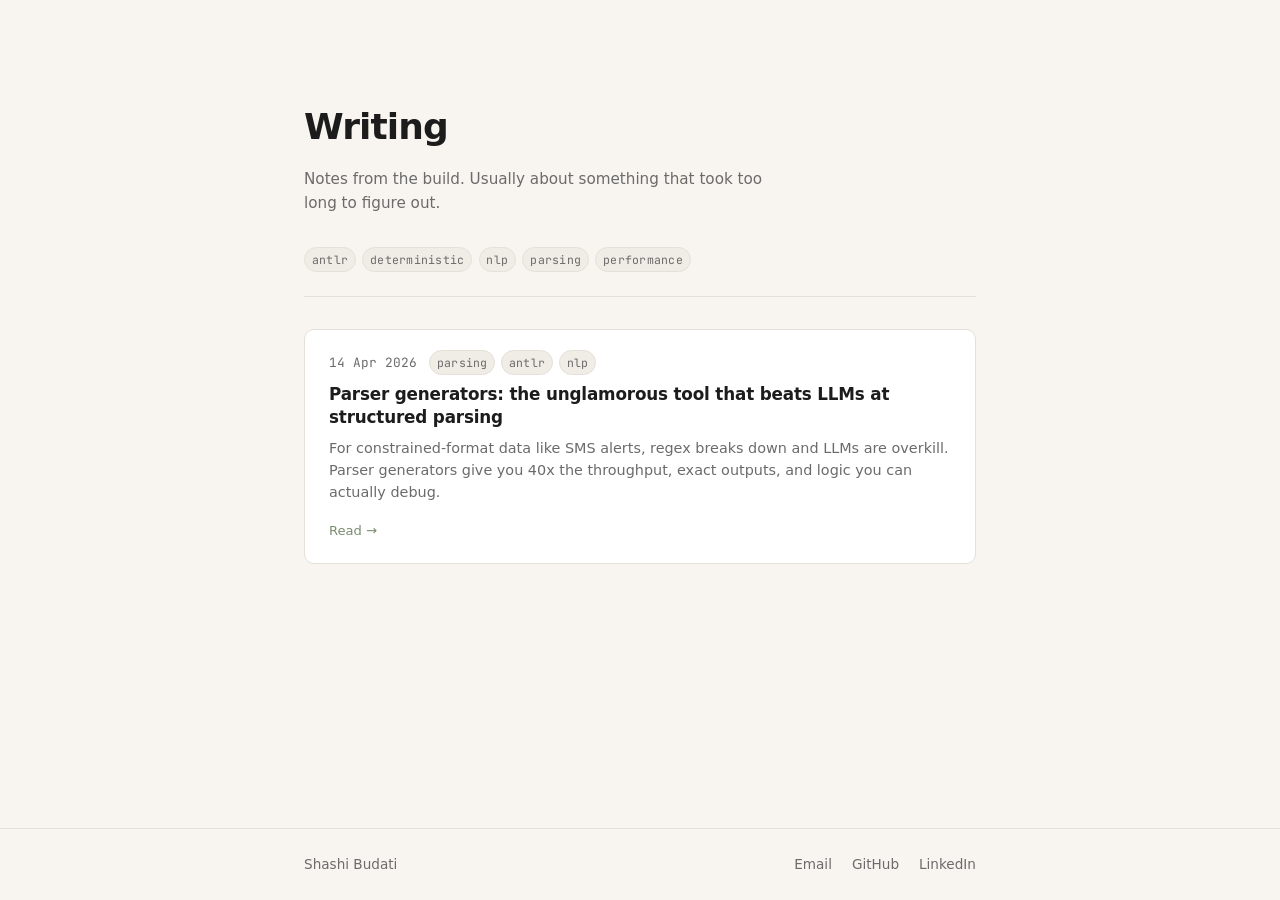
==== blog/index.html @ e8d7b3a1 "Blog changes" ====
<!DOCTYPE html><html lang="en" data-astro-cid-sckkx6r4> <head><meta charset="UTF-8"><meta name="viewport" content="width=device-width, initial-scale=1"><meta name="description" content="Technical writing on systems, ML, and building things."><link rel="icon" type="image/svg+xml" href="/favicon.svg"><title>Writing — Shashi Budati</title><!-- View Transitions --><meta name="view-transition" content="same-origin"><link rel="stylesheet" href="/_astro/_slug_.DL1OBOD4.css">
<style>.card[data-astro-cid-iyiqi2so]{display:block;padding:1.25rem 1.5rem;border:1px solid var(--border);border-radius:10px;background:var(--surface);color:var(--text);transition:transform .18s ease,box-shadow .18s ease,border-color .18s ease}.card[data-astro-cid-iyiqi2so]:hover{transform:translateY(-2px);box-shadow:0 4px 16px #0000000f;border-color:var(--accent);color:var(--text)}.card-meta[data-astro-cid-iyiqi2so]{display:flex;align-items:center;gap:.75rem;margin-bottom:.5rem;flex-wrap:wrap}.card-meta[data-astro-cid-iyiqi2so] time[data-astro-cid-iyiqi2so]{font-size:.8rem;color:var(--muted);font-family:var(--font-mono)}.tags[data-astro-cid-iyiqi2so]{display:flex;gap:.35rem;flex-wrap:wrap}.card-title[data-astro-cid-iyiqi2so]{font-size:1.05rem;font-weight:600;line-height:1.35;margin-bottom:.5rem;letter-spacing:-.01em}.card-desc[data-astro-cid-iyiqi2so]{font-size:.9rem;color:var(--muted);line-height:1.55;margin-bottom:.75rem}.card-cta[data-astro-cid-iyiqi2so]{font-size:.82rem;color:var(--accent);font-weight:500}.card[data-astro-cid-iyiqi2so].compact{padding:.9rem 1.25rem}.card[data-astro-cid-iyiqi2so].compact .card-title[data-astro-cid-iyiqi2so]{font-size:.95rem;margin-bottom:0}
.writing-page[data-astro-cid-5tznm7mj]{padding-top:.5rem}.page-header[data-astro-cid-5tznm7mj]{padding:2.5rem 0 2rem}.page-title[data-astro-cid-5tznm7mj]{font-size:clamp(1.75rem,4vw,2.25rem);font-weight:700;letter-spacing:-.025em;margin-bottom:.6rem}.page-desc[data-astro-cid-5tznm7mj]{font-size:.95rem;color:var(--muted);max-width:48ch;line-height:1.6}.tag-cloud[data-astro-cid-5tznm7mj]{display:flex;flex-wrap:wrap;gap:.4rem;margin-bottom:2rem;padding-bottom:1.5rem;border-bottom:1px solid var(--border)}.posts-list[data-astro-cid-5tznm7mj]{display:flex;flex-direction:column;gap:1rem}.empty[data-astro-cid-5tznm7mj]{color:var(--muted);font-size:.95rem;padding:2rem 0}
</style><style>[data-astro-transition-scope="astro-ttj4brqv-1"] { view-transition-name: page-header; }@layer astro { ::view-transition-old(page-header) { 
	animation-duration: 180ms;
	animation-timing-function: cubic-bezier(0.76, 0, 0.24, 1);
	animation-fill-mode: both;
	animation-name: astroFadeOut; }::view-transition-new(page-header) { 
	animation-duration: 180ms;
	animation-timing-function: cubic-bezier(0.76, 0, 0.24, 1);
	animation-fill-mode: both;
	animation-name: astroFadeIn; }[data-astro-transition=back]::view-transition-old(page-header) { 
	animation-duration: 180ms;
	animation-timing-function: cubic-bezier(0.76, 0, 0.24, 1);
	animation-fill-mode: both;
	animation-name: astroFadeOut; }[data-astro-transition=back]::view-transition-new(page-header) { 
	animation-duration: 180ms;
	animation-timing-function: cubic-bezier(0.76, 0, 0.24, 1);
	animation-fill-mode: both;
	animation-name: astroFadeIn; } }[data-astro-transition-fallback="old"] [data-astro-transition-scope="astro-ttj4brqv-1"],
			[data-astro-transition-fallback="old"][data-astro-transition-scope="astro-ttj4brqv-1"] { 
	animation-duration: 180ms;
	animation-timing-function: cubic-bezier(0.76, 0, 0.24, 1);
	animation-fill-mode: both;
	animation-name: astroFadeOut; }[data-astro-transition-fallback="new"] [data-astro-transition-scope="astro-ttj4brqv-1"],
			[data-astro-transition-fallback="new"][data-astro-transition-scope="astro-ttj4brqv-1"] { 
	animation-duration: 180ms;
	animation-timing-function: cubic-bezier(0.76, 0, 0.24, 1);
	animation-fill-mode: both;
	animation-name: astroFadeIn; }[data-astro-transition=back][data-astro-transition-fallback="old"] [data-astro-transition-scope="astro-ttj4brqv-1"],
			[data-astro-transition=back][data-astro-transition-fallback="old"][data-astro-transition-scope="astro-ttj4brqv-1"] { 
	animation-duration: 180ms;
	animation-timing-function: cubic-bezier(0.76, 0, 0.24, 1);
	animation-fill-mode: both;
	animation-name: astroFadeOut; }[data-astro-transition=back][data-astro-transition-fallback="new"] [data-astro-transition-scope="astro-ttj4brqv-1"],
			[data-astro-transition=back][data-astro-transition-fallback="new"][data-astro-transition-scope="astro-ttj4brqv-1"] { 
	animation-duration: 180ms;
	animation-timing-function: cubic-bezier(0.76, 0, 0.24, 1);
	animation-fill-mode: both;
	animation-name: astroFadeIn; }</style></head> <body data-astro-cid-sckkx6r4> <main class="container" data-astro-cid-sckkx6r4>  <div class="writing-page" data-astro-cid-5tznm7mj> <header class="page-header" data-astro-cid-5tznm7mj data-astro-transition-scope="astro-ttj4brqv-1"> <h1 class="page-title" data-astro-cid-5tznm7mj>Writing</h1> <p class="page-desc" data-astro-cid-5tznm7mj>
Notes from the build. Usually about something that took too long to figure out.
</p> </header> <div class="tag-cloud" data-astro-cid-5tznm7mj> <span class="tag" data-astro-cid-5tznm7mj>antlr</span><span class="tag" data-astro-cid-5tznm7mj>deterministic</span><span class="tag" data-astro-cid-5tznm7mj>nlp</span><span class="tag" data-astro-cid-5tznm7mj>parsing</span><span class="tag" data-astro-cid-5tznm7mj>performance</span> </div> <div class="posts-list" data-astro-cid-5tznm7mj> <a href="/blog/parser-generators-for-structured-parsing" class="card" data-astro-cid-iyiqi2so> <div class="card-meta" data-astro-cid-iyiqi2so> <time datetime="2026-04-14" data-astro-cid-iyiqi2so>14 Apr 2026</time> <div class="tags" data-astro-cid-iyiqi2so> <span class="tag" data-astro-cid-iyiqi2so>parsing</span><span class="tag" data-astro-cid-iyiqi2so>antlr</span><span class="tag" data-astro-cid-iyiqi2so>nlp</span> </div> </div> <h3 class="card-title" data-astro-cid-iyiqi2so>Parser generators: the unglamorous tool that beats LLMs at structured parsing</h3> <p class="card-desc" data-astro-cid-iyiqi2so>For constrained-format data like SMS alerts, regex breaks down and LLMs are overkill. Parser generators give you 40x the throughput, exact outputs, and logic you can actually debug.</p> <span class="card-cta" data-astro-cid-iyiqi2so>Read →</span> </a>  </div> </div>  </main> <footer data-astro-cid-sckkx6r4> <div class="container footer-inner" data-astro-cid-sckkx6r4> <a href="/" class="footer-name" data-astro-cid-sckkx6r4>Shashi Budati</a> <div class="footer-links" data-astro-cid-sckkx6r4> <a href="mailto:shashibudati@gmail.com" aria-label="Email" data-astro-cid-sckkx6r4>Email</a> <a href="https://www.github.com/shashi-budati" target="_blank" rel="noopener" aria-label="GitHub" data-astro-cid-sckkx6r4>GitHub</a> <a href="https://www.linkedin.com/in/shashi-budati/" target="_blank" rel="noopener" aria-label="LinkedIn" data-astro-cid-sckkx6r4>LinkedIn</a> </div> </div> </footer> </body></html>
---- _astro/_slug_.DL1OBOD4.css ----
@import"https://fonts.googleapis.com/css2?family=JetBrains+Mono:wght@400;500&display=swap";:root{--bg: #F8F5F0;--surface: #FFFFFF;--text: #1C1C1C;--muted: #6B6B6B;--accent: #7A8C6E;--accent-hover: #5C6E53;--border: #E5E0D8;--code-bg: #F0EDE7;--font-body: system-ui, -apple-system, BlinkMacSystemFont, "Segoe UI", sans-serif;--font-mono: "JetBrains Mono", "Fira Code", "Cascadia Code", monospace;--size-prose: 68ch;--size-page: 720px}*,*:before,*:after{box-sizing:border-box;margin:0;padding:0}html{background:var(--bg);color:var(--text);font-family:var(--font-body);font-size:16px;line-height:1.7;-webkit-font-smoothing:antialiased}body{min-height:100vh;display:flex;flex-direction:column}a{color:var(--accent);text-decoration:none;transition:color .15s ease}a:hover{color:var(--accent-hover)}img{max-width:100%;display:block}@keyframes fade-in{0%{opacity:0;transform:translateY(6px)}to{opacity:1;transform:translateY(0)}}@keyframes fade-out{0%{opacity:1;transform:translateY(0)}to{opacity:0;transform:translateY(-6px)}}::view-transition-old(root){animation:.2s ease fade-out}::view-transition-new(root){animation:.25s ease fade-in}.container{width:100%;max-width:var(--size-page);margin:0 auto;padding:0 1.5rem}.prose{max-width:var(--size-prose)}.prose h1,.prose h2,.prose h3,.prose h4{line-height:1.3;margin-top:2rem;margin-bottom:.5rem;font-weight:600;letter-spacing:-.01em}.prose h1{font-size:1.75rem}.prose h2{font-size:1.35rem}.prose h3{font-size:1.15rem}.prose p{margin-bottom:1.25rem}.prose ul,.prose ol{padding-left:1.5rem;margin-bottom:1.25rem}.prose li{margin-bottom:.35rem}.prose blockquote{border-left:3px solid var(--accent);padding:.5rem 1rem;margin:1.5rem 0;background:var(--code-bg);border-radius:0 6px 6px 0;color:var(--muted);font-style:italic}.prose code:not(pre code){font-family:var(--font-mono);font-size:.875em;background:var(--code-bg);padding:.15em .4em;border-radius:4px;color:var(--text)}.prose pre{background:var(--code-bg);border:1px solid var(--border);border-radius:8px;padding:1.25rem 1.5rem;overflow-x:auto;margin:1.5rem 0}.prose pre code{font-family:var(--font-mono);font-size:.875rem;line-height:1.6;color:var(--text);background:none;padding:0}.prose hr{border:none;border-top:1px solid var(--border);margin:2rem 0}.prose a{text-decoration:underline;text-decoration-color:var(--border);text-underline-offset:3px;transition:text-decoration-color .15s ease}.prose a:hover{text-decoration-color:var(--accent)}.prose strong{font-weight:600}.tag{display:inline-block;font-family:var(--font-mono);font-size:.72rem;background:var(--code-bg);color:var(--muted);border:1px solid var(--border);border-radius:100px;padding:.15em .6em;letter-spacing:.02em}main[data-astro-cid-sckkx6r4]{flex:1;padding-top:3rem;padding-bottom:4rem}footer[data-astro-cid-sckkx6r4]{border-top:1px solid var(--border);padding:1.5rem 0;margin-top:auto}.footer-inner[data-astro-cid-sckkx6r4]{display:flex;align-items:center;justify-content:space-between;gap:1rem;flex-wrap:wrap}.footer-name[data-astro-cid-sckkx6r4]{font-size:.85rem;color:var(--muted);text-decoration:none}.footer-name[data-astro-cid-sckkx6r4]:hover{color:var(--accent)}.footer-links[data-astro-cid-sckkx6r4]{display:flex;gap:1.25rem}.footer-links[data-astro-cid-sckkx6r4] a[data-astro-cid-sckkx6r4]{font-size:.85rem;color:var(--muted);transition:color .15s ease}.footer-links[data-astro-cid-sckkx6r4] a[data-astro-cid-sckkx6r4]:hover{color:var(--accent)}@keyframes astroFadeInOut{0%{opacity:1}to{opacity:0}}@keyframes astroFadeIn{0%{opacity:0;mix-blend-mode:plus-lighter}to{opacity:1;mix-blend-mode:plus-lighter}}@keyframes astroFadeOut{0%{opacity:1;mix-blend-mode:plus-lighter}to{opacity:0;mix-blend-mode:plus-lighter}}@keyframes astroSlideFromRight{0%{transform:translate(100%)}}@keyframes astroSlideFromLeft{0%{transform:translate(-100%)}}@keyframes astroSlideToRight{to{transform:translate(100%)}}@keyframes astroSlideToLeft{to{transform:translate(-100%)}}@media(prefers-reduced-motion){::view-transition-group(*),::view-transition-old(*),::view-transition-new(*){animation:none!important}[data-astro-transition-scope]{animation:none!important}}
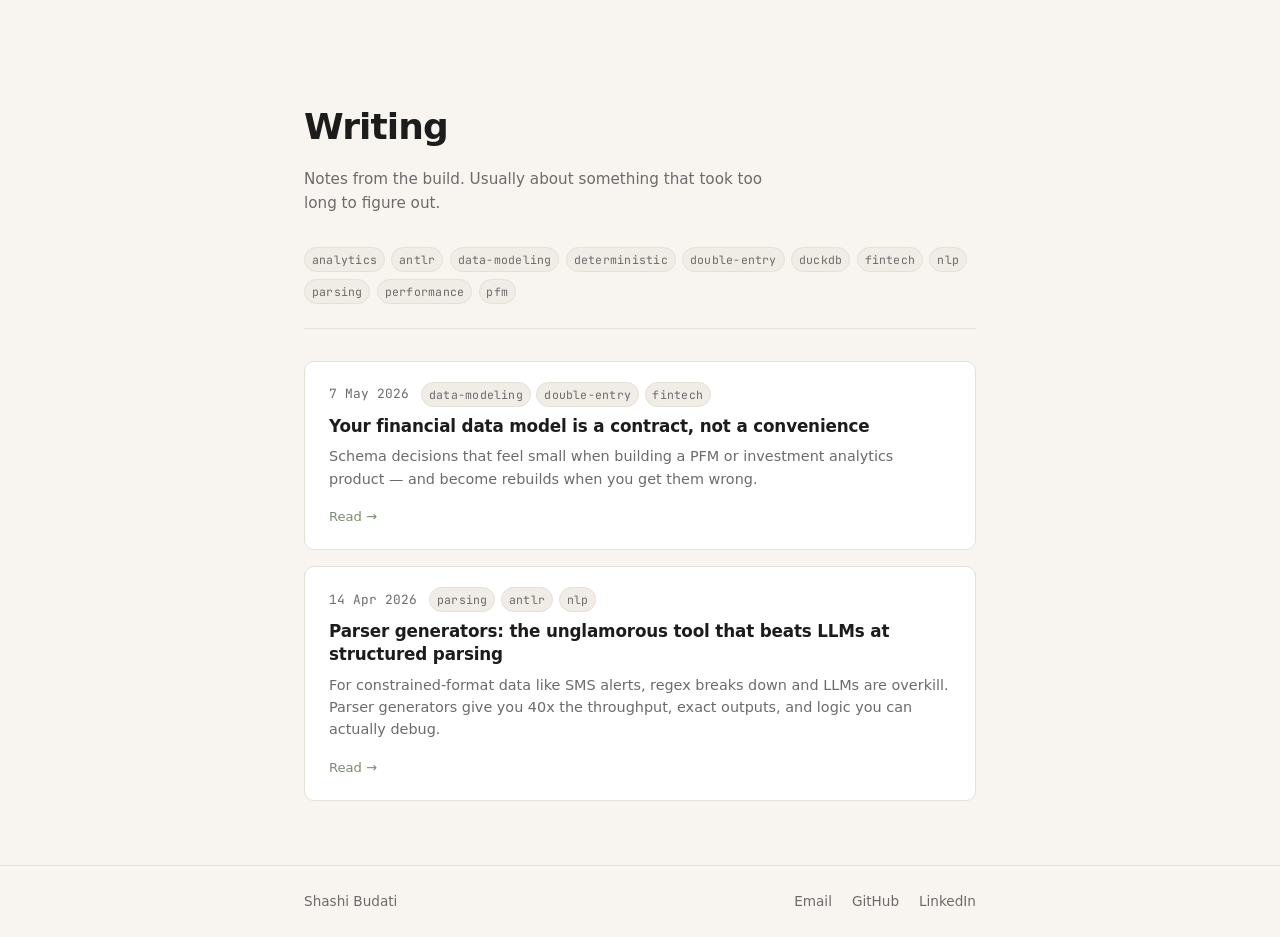
==== commit 2a2352fb: "Add blog" ====
--- a/blog/index.html
+++ b/blog/index.html
@@ -39,4 +39,4 @@
 	animation-fill-mode: both;
 	animation-name: astroFadeIn; }</style></head> <body data-astro-cid-sckkx6r4> <main class="container" data-astro-cid-sckkx6r4>  <div class="writing-page" data-astro-cid-5tznm7mj> <header class="page-header" data-astro-cid-5tznm7mj data-astro-transition-scope="astro-ttj4brqv-1"> <h1 class="page-title" data-astro-cid-5tznm7mj>Writing</h1> <p class="page-desc" data-astro-cid-5tznm7mj>
 Notes from the build. Usually about something that took too long to figure out.
-</p> </header> <div class="tag-cloud" data-astro-cid-5tznm7mj> <span class="tag" data-astro-cid-5tznm7mj>antlr</span><span class="tag" data-astro-cid-5tznm7mj>deterministic</span><span class="tag" data-astro-cid-5tznm7mj>nlp</span><span class="tag" data-astro-cid-5tznm7mj>parsing</span><span class="tag" data-astro-cid-5tznm7mj>performance</span> </div> <div class="posts-list" data-astro-cid-5tznm7mj> <a href="/blog/parser-generators-for-structured-parsing" class="card" data-astro-cid-iyiqi2so> <div class="card-meta" data-astro-cid-iyiqi2so> <time datetime="2026-04-14" data-astro-cid-iyiqi2so>14 Apr 2026</time> <div class="tags" data-astro-cid-iyiqi2so> <span class="tag" data-astro-cid-iyiqi2so>parsing</span><span class="tag" data-astro-cid-iyiqi2so>antlr</span><span class="tag" data-astro-cid-iyiqi2so>nlp</span> </div> </div> <h3 class="card-title" data-astro-cid-iyiqi2so>Parser generators: the unglamorous tool that beats LLMs at structured parsing</h3> <p class="card-desc" data-astro-cid-iyiqi2so>For constrained-format data like SMS alerts, regex breaks down and LLMs are overkill. Parser generators give you 40x the throughput, exact outputs, and logic you can actually debug.</p> <span class="card-cta" data-astro-cid-iyiqi2so>Read →</span> </a>  </div> </div>  </main> <footer data-astro-cid-sckkx6r4> <div class="container footer-inner" data-astro-cid-sckkx6r4> <a href="/" class="footer-name" data-astro-cid-sckkx6r4>Shashi Budati</a> <div class="footer-links" data-astro-cid-sckkx6r4> <a href="mailto:shashibudati@gmail.com" aria-label="Email" data-astro-cid-sckkx6r4>Email</a> <a href="https://www.github.com/shashi-budati" target="_blank" rel="noopener" aria-label="GitHub" data-astro-cid-sckkx6r4>GitHub</a> <a href="https://www.linkedin.com/in/shashi-budati/" target="_blank" rel="noopener" aria-label="LinkedIn" data-astro-cid-sckkx6r4>LinkedIn</a> </div> </div> </footer> </body></html> +</p> </header> <div class="tag-cloud" data-astro-cid-5tznm7mj> <span class="tag" data-astro-cid-5tznm7mj>analytics</span><span class="tag" data-astro-cid-5tznm7mj>antlr</span><span class="tag" data-astro-cid-5tznm7mj>data-modeling</span><span class="tag" data-astro-cid-5tznm7mj>deterministic</span><span class="tag" data-astro-cid-5tznm7mj>double-entry</span><span class="tag" data-astro-cid-5tznm7mj>duckdb</span><span class="tag" data-astro-cid-5tznm7mj>fintech</span><span class="tag" data-astro-cid-5tznm7mj>nlp</span><span class="tag" data-astro-cid-5tznm7mj>parsing</span><span class="tag" data-astro-cid-5tznm7mj>performance</span><span class="tag" data-astro-cid-5tznm7mj>pfm</span> </div> <div class="posts-list" data-astro-cid-5tznm7mj> <a href="/blog/financial-data-model-contract" class="card" data-astro-cid-iyiqi2so> <div class="card-meta" data-astro-cid-iyiqi2so> <time datetime="2026-05-07" data-astro-cid-iyiqi2so>7 May 2026</time> <div class="tags" data-astro-cid-iyiqi2so> <span class="tag" data-astro-cid-iyiqi2so>data-modeling</span><span class="tag" data-astro-cid-iyiqi2so>double-entry</span><span class="tag" data-astro-cid-iyiqi2so>fintech</span> </div> </div> <h3 class="card-title" data-astro-cid-iyiqi2so>Your financial data model is a contract, not a convenience</h3> <p class="card-desc" data-astro-cid-iyiqi2so>Schema decisions that feel small when building a PFM or investment analytics product — and become rebuilds when you get them wrong.</p> <span class="card-cta" data-astro-cid-iyiqi2so>Read →</span> </a> <a href="/blog/parser-generators-for-structured-parsing" class="card" data-astro-cid-iyiqi2so> <div class="card-meta" data-astro-cid-iyiqi2so> <time datetime="2026-04-14" data-astro-cid-iyiqi2so>14 Apr 2026</time> <div class="tags" data-astro-cid-iyiqi2so> <span class="tag" data-astro-cid-iyiqi2so>parsing</span><span class="tag" data-astro-cid-iyiqi2so>antlr</span><span class="tag" data-astro-cid-iyiqi2so>nlp</span> </div> </div> <h3 class="card-title" data-astro-cid-iyiqi2so>Parser generators: the unglamorous tool that beats LLMs at structured parsing</h3> <p class="card-desc" data-astro-cid-iyiqi2so>For constrained-format data like SMS alerts, regex breaks down and LLMs are overkill. Parser generators give you 40x the throughput, exact outputs, and logic you can actually debug.</p> <span class="card-cta" data-astro-cid-iyiqi2so>Read →</span> </a>  </div> </div>  </main> <footer data-astro-cid-sckkx6r4> <div class="container footer-inner" data-astro-cid-sckkx6r4> <a href="/" class="footer-name" data-astro-cid-sckkx6r4>Shashi Budati</a> <div class="footer-links" data-astro-cid-sckkx6r4> <a href="mailto:shashibudati@gmail.com" aria-label="Email" data-astro-cid-sckkx6r4>Email</a> <a href="https://www.github.com/shashi-budati" target="_blank" rel="noopener" aria-label="GitHub" data-astro-cid-sckkx6r4>GitHub</a> <a href="https://www.linkedin.com/in/shashi-budati/" target="_blank" rel="noopener" aria-label="LinkedIn" data-astro-cid-sckkx6r4>LinkedIn</a> </div> </div> </footer> </body></html> 
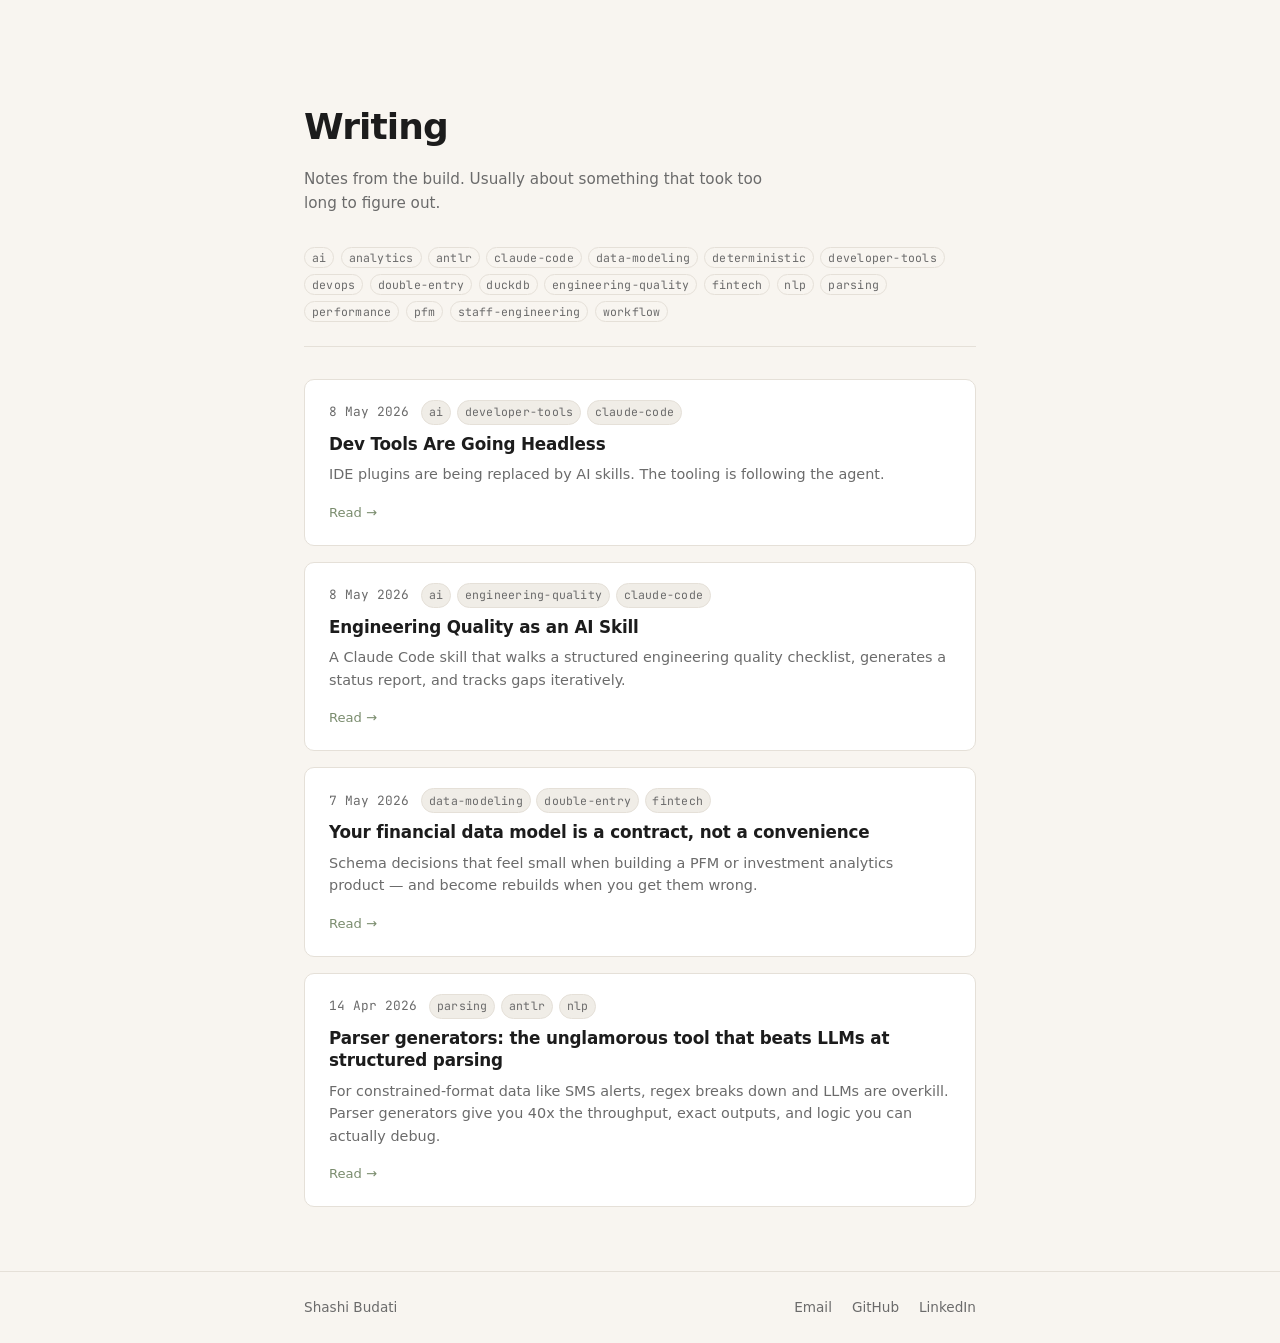
==== commit 38699170: "Add AI blogs" ====
--- a/blog/index.html
+++ b/blog/index.html
@@ -1,6 +1,6 @@
-<!DOCTYPE html><html lang="en" data-astro-cid-sckkx6r4> <head><meta charset="UTF-8"><meta name="viewport" content="width=device-width, initial-scale=1"><meta name="description" content="Technical writing on systems, ML, and building things."><link rel="icon" type="image/svg+xml" href="/favicon.svg"><title>Writing — Shashi Budati</title><!-- View Transitions --><meta name="view-transition" content="same-origin"><link rel="stylesheet" href="/_astro/_slug_.DL1OBOD4.css">
+<!DOCTYPE html><html lang="en" data-astro-cid-sckkx6r4> <head><meta charset="UTF-8"><meta name="viewport" content="width=device-width, initial-scale=1"><meta name="description" content="Technical writing on systems, ML, and building things."><link rel="icon" type="image/svg+xml" href="/favicon.svg"><title>Writing — Shashi Budati</title><!-- View Transitions --><meta name="view-transition" content="same-origin"><link rel="stylesheet" href="/_astro/_slug_.BZfvrbtk.css">
 <style>.card[data-astro-cid-iyiqi2so]{display:block;padding:1.25rem 1.5rem;border:1px solid var(--border);border-radius:10px;background:var(--surface);color:var(--text);transition:transform .18s ease,box-shadow .18s ease,border-color .18s ease}.card[data-astro-cid-iyiqi2so]:hover{transform:translateY(-2px);box-shadow:0 4px 16px #0000000f;border-color:var(--accent);color:var(--text)}.card-meta[data-astro-cid-iyiqi2so]{display:flex;align-items:center;gap:.75rem;margin-bottom:.5rem;flex-wrap:wrap}.card-meta[data-astro-cid-iyiqi2so] time[data-astro-cid-iyiqi2so]{font-size:.8rem;color:var(--muted);font-family:var(--font-mono)}.tags[data-astro-cid-iyiqi2so]{display:flex;gap:.35rem;flex-wrap:wrap}.card-title[data-astro-cid-iyiqi2so]{font-size:1.05rem;font-weight:600;line-height:1.35;margin-bottom:.5rem;letter-spacing:-.01em}.card-desc[data-astro-cid-iyiqi2so]{font-size:.9rem;color:var(--muted);line-height:1.55;margin-bottom:.75rem}.card-cta[data-astro-cid-iyiqi2so]{font-size:.82rem;color:var(--accent);font-weight:500}.card[data-astro-cid-iyiqi2so].compact{padding:.9rem 1.25rem}.card[data-astro-cid-iyiqi2so].compact .card-title[data-astro-cid-iyiqi2so]{font-size:.95rem;margin-bottom:0}
-.writing-page[data-astro-cid-5tznm7mj]{padding-top:.5rem}.page-header[data-astro-cid-5tznm7mj]{padding:2.5rem 0 2rem}.page-title[data-astro-cid-5tznm7mj]{font-size:clamp(1.75rem,4vw,2.25rem);font-weight:700;letter-spacing:-.025em;margin-bottom:.6rem}.page-desc[data-astro-cid-5tznm7mj]{font-size:.95rem;color:var(--muted);max-width:48ch;line-height:1.6}.tag-cloud[data-astro-cid-5tznm7mj]{display:flex;flex-wrap:wrap;gap:.4rem;margin-bottom:2rem;padding-bottom:1.5rem;border-bottom:1px solid var(--border)}.posts-list[data-astro-cid-5tznm7mj]{display:flex;flex-direction:column;gap:1rem}.empty[data-astro-cid-5tznm7mj]{color:var(--muted);font-size:.95rem;padding:2rem 0}
+.writing-page[data-astro-cid-5tznm7mj]{padding-top:.5rem}.page-header[data-astro-cid-5tznm7mj]{padding:2.5rem 0 2rem}.page-title[data-astro-cid-5tznm7mj]{font-size:clamp(1.75rem,4vw,2.25rem);font-weight:700;letter-spacing:-.025em;margin-bottom:.6rem}.page-desc[data-astro-cid-5tznm7mj]{font-size:.95rem;color:var(--muted);max-width:48ch;line-height:1.6}.tag-cloud[data-astro-cid-5tznm7mj]{display:flex;flex-wrap:wrap;gap:.4rem;margin-bottom:2rem;padding-bottom:1.5rem;border-bottom:1px solid var(--border)}.tag-filter[data-astro-cid-5tznm7mj]{cursor:pointer;background:none;border:1px solid var(--border);transition:background .15s ease,border-color .15s ease,color .15s ease}.tag-filter[data-astro-cid-5tznm7mj]:hover{border-color:var(--accent);color:var(--accent)}.tag-filter[data-astro-cid-5tznm7mj].active{background:var(--accent);border-color:var(--accent);color:#fff}.post-item[data-astro-cid-5tznm7mj].hidden{display:none}.posts-list[data-astro-cid-5tznm7mj]{display:flex;flex-direction:column;gap:1rem}.empty[data-astro-cid-5tznm7mj]{color:var(--muted);font-size:.95rem;padding:2rem 0}
 </style><style>[data-astro-transition-scope="astro-ttj4brqv-1"] { view-transition-name: page-header; }@layer astro { ::view-transition-old(page-header) { 
 	animation-duration: 180ms;
 	animation-timing-function: cubic-bezier(0.76, 0, 0.24, 1);
@@ -39,4 +39,4 @@
 	animation-fill-mode: both;
 	animation-name: astroFadeIn; }</style></head> <body data-astro-cid-sckkx6r4> <main class="container" data-astro-cid-sckkx6r4>  <div class="writing-page" data-astro-cid-5tznm7mj> <header class="page-header" data-astro-cid-5tznm7mj data-astro-transition-scope="astro-ttj4brqv-1"> <h1 class="page-title" data-astro-cid-5tznm7mj>Writing</h1> <p class="page-desc" data-astro-cid-5tznm7mj>
 Notes from the build. Usually about something that took too long to figure out.
-</p> </header> <div class="tag-cloud" data-astro-cid-5tznm7mj> <span class="tag" data-astro-cid-5tznm7mj>analytics</span><span class="tag" data-astro-cid-5tznm7mj>antlr</span><span class="tag" data-astro-cid-5tznm7mj>data-modeling</span><span class="tag" data-astro-cid-5tznm7mj>deterministic</span><span class="tag" data-astro-cid-5tznm7mj>double-entry</span><span class="tag" data-astro-cid-5tznm7mj>duckdb</span><span class="tag" data-astro-cid-5tznm7mj>fintech</span><span class="tag" data-astro-cid-5tznm7mj>nlp</span><span class="tag" data-astro-cid-5tznm7mj>parsing</span><span class="tag" data-astro-cid-5tznm7mj>performance</span><span class="tag" data-astro-cid-5tznm7mj>pfm</span> </div> <div class="posts-list" data-astro-cid-5tznm7mj> <a href="/blog/financial-data-model-contract" class="card" data-astro-cid-iyiqi2so> <div class="card-meta" data-astro-cid-iyiqi2so> <time datetime="2026-05-07" data-astro-cid-iyiqi2so>7 May 2026</time> <div class="tags" data-astro-cid-iyiqi2so> <span class="tag" data-astro-cid-iyiqi2so>data-modeling</span><span class="tag" data-astro-cid-iyiqi2so>double-entry</span><span class="tag" data-astro-cid-iyiqi2so>fintech</span> </div> </div> <h3 class="card-title" data-astro-cid-iyiqi2so>Your financial data model is a contract, not a convenience</h3> <p class="card-desc" data-astro-cid-iyiqi2so>Schema decisions that feel small when building a PFM or investment analytics product — and become rebuilds when you get them wrong.</p> <span class="card-cta" data-astro-cid-iyiqi2so>Read →</span> </a> <a href="/blog/parser-generators-for-structured-parsing" class="card" data-astro-cid-iyiqi2so> <div class="card-meta" data-astro-cid-iyiqi2so> <time datetime="2026-04-14" data-astro-cid-iyiqi2so>14 Apr 2026</time> <div class="tags" data-astro-cid-iyiqi2so> <span class="tag" data-astro-cid-iyiqi2so>parsing</span><span class="tag" data-astro-cid-iyiqi2so>antlr</span><span class="tag" data-astro-cid-iyiqi2so>nlp</span> </div> </div> <h3 class="card-title" data-astro-cid-iyiqi2so>Parser generators: the unglamorous tool that beats LLMs at structured parsing</h3> <p class="card-desc" data-astro-cid-iyiqi2so>For constrained-format data like SMS alerts, regex breaks down and LLMs are overkill. Parser generators give you 40x the throughput, exact outputs, and logic you can actually debug.</p> <span class="card-cta" data-astro-cid-iyiqi2so>Read →</span> </a>  </div> </div>  </main> <footer data-astro-cid-sckkx6r4> <div class="container footer-inner" data-astro-cid-sckkx6r4> <a href="/" class="footer-name" data-astro-cid-sckkx6r4>Shashi Budati</a> <div class="footer-links" data-astro-cid-sckkx6r4> <a href="mailto:shashibudati@gmail.com" aria-label="Email" data-astro-cid-sckkx6r4>Email</a> <a href="https://www.github.com/shashi-budati" target="_blank" rel="noopener" aria-label="GitHub" data-astro-cid-sckkx6r4>GitHub</a> <a href="https://www.linkedin.com/in/shashi-budati/" target="_blank" rel="noopener" aria-label="LinkedIn" data-astro-cid-sckkx6r4>LinkedIn</a> </div> </div> </footer> </body></html> +</p> </header> <div class="tag-cloud" id="tag-cloud" data-astro-cid-5tznm7mj> <button class="tag tag-filter" data-tag="ai" type="button" data-astro-cid-5tznm7mj>ai</button><button class="tag tag-filter" data-tag="analytics" type="button" data-astro-cid-5tznm7mj>analytics</button><button class="tag tag-filter" data-tag="antlr" type="button" data-astro-cid-5tznm7mj>antlr</button><button class="tag tag-filter" data-tag="claude-code" type="button" data-astro-cid-5tznm7mj>claude-code</button><button class="tag tag-filter" data-tag="data-modeling" type="button" data-astro-cid-5tznm7mj>data-modeling</button><button class="tag tag-filter" data-tag="deterministic" type="button" data-astro-cid-5tznm7mj>deterministic</button><button class="tag tag-filter" data-tag="developer-tools" type="button" data-astro-cid-5tznm7mj>developer-tools</button><button class="tag tag-filter" data-tag="devops" type="button" data-astro-cid-5tznm7mj>devops</button><button class="tag tag-filter" data-tag="double-entry" type="button" data-astro-cid-5tznm7mj>double-entry</button><button class="tag tag-filter" data-tag="duckdb" type="button" data-astro-cid-5tznm7mj>duckdb</button><button class="tag tag-filter" data-tag="engineering-quality" type="button" data-astro-cid-5tznm7mj>engineering-quality</button><button class="tag tag-filter" data-tag="fintech" type="button" data-astro-cid-5tznm7mj>fintech</button><button class="tag tag-filter" data-tag="nlp" type="button" data-astro-cid-5tznm7mj>nlp</button><button class="tag tag-filter" data-tag="parsing" type="button" data-astro-cid-5tznm7mj>parsing</button><button class="tag tag-filter" data-tag="performance" type="button" data-astro-cid-5tznm7mj>performance</button><button class="tag tag-filter" data-tag="pfm" type="button" data-astro-cid-5tznm7mj>pfm</button><button class="tag tag-filter" data-tag="staff-engineering" type="button" data-astro-cid-5tznm7mj>staff-engineering</button><button class="tag tag-filter" data-tag="workflow" type="button" data-astro-cid-5tznm7mj>workflow</button> </div> <div class="posts-list" id="posts-list" data-astro-cid-5tznm7mj> <div class="post-item" data-tags="ai,developer-tools,claude-code,workflow" data-astro-cid-5tznm7mj> <a href="/blog/dev-tools-going-headless" class="card" data-astro-cid-iyiqi2so> <div class="card-meta" data-astro-cid-iyiqi2so> <time datetime="2026-05-08" data-astro-cid-iyiqi2so>8 May 2026</time> <div class="tags" data-astro-cid-iyiqi2so> <span class="tag" data-astro-cid-iyiqi2so>ai</span><span class="tag" data-astro-cid-iyiqi2so>developer-tools</span><span class="tag" data-astro-cid-iyiqi2so>claude-code</span> </div> </div> <h3 class="card-title" data-astro-cid-iyiqi2so>Dev Tools Are Going Headless</h3> <p class="card-desc" data-astro-cid-iyiqi2so>IDE plugins are being replaced by AI skills. The tooling is following the agent.</p> <span class="card-cta" data-astro-cid-iyiqi2so>Read →</span> </a>  </div><div class="post-item" data-tags="ai,engineering-quality,claude-code,staff-engineering,devops" data-astro-cid-5tznm7mj> <a href="/blog/engineering-quality-ai-skill" class="card" data-astro-cid-iyiqi2so> <div class="card-meta" data-astro-cid-iyiqi2so> <time datetime="2026-05-08" data-astro-cid-iyiqi2so>8 May 2026</time> <div class="tags" data-astro-cid-iyiqi2so> <span class="tag" data-astro-cid-iyiqi2so>ai</span><span class="tag" data-astro-cid-iyiqi2so>engineering-quality</span><span class="tag" data-astro-cid-iyiqi2so>claude-code</span> </div> </div> <h3 class="card-title" data-astro-cid-iyiqi2so>Engineering Quality as an AI Skill</h3> <p class="card-desc" data-astro-cid-iyiqi2so>A Claude Code skill that walks a structured engineering quality checklist, generates a status report, and tracks gaps iteratively.</p> <span class="card-cta" data-astro-cid-iyiqi2so>Read →</span> </a>  </div><div class="post-item" data-tags="data-modeling,double-entry,fintech,analytics,duckdb,pfm" data-astro-cid-5tznm7mj> <a href="/blog/financial-data-model-contract" class="card" data-astro-cid-iyiqi2so> <div class="card-meta" data-astro-cid-iyiqi2so> <time datetime="2026-05-07" data-astro-cid-iyiqi2so>7 May 2026</time> <div class="tags" data-astro-cid-iyiqi2so> <span class="tag" data-astro-cid-iyiqi2so>data-modeling</span><span class="tag" data-astro-cid-iyiqi2so>double-entry</span><span class="tag" data-astro-cid-iyiqi2so>fintech</span> </div> </div> <h3 class="card-title" data-astro-cid-iyiqi2so>Your financial data model is a contract, not a convenience</h3> <p class="card-desc" data-astro-cid-iyiqi2so>Schema decisions that feel small when building a PFM or investment analytics product — and become rebuilds when you get them wrong.</p> <span class="card-cta" data-astro-cid-iyiqi2so>Read →</span> </a>  </div><div class="post-item" data-tags="parsing,antlr,nlp,performance,deterministic" data-astro-cid-5tznm7mj> <a href="/blog/parser-generators-for-structured-parsing" class="card" data-astro-cid-iyiqi2so> <div class="card-meta" data-astro-cid-iyiqi2so> <time datetime="2026-04-14" data-astro-cid-iyiqi2so>14 Apr 2026</time> <div class="tags" data-astro-cid-iyiqi2so> <span class="tag" data-astro-cid-iyiqi2so>parsing</span><span class="tag" data-astro-cid-iyiqi2so>antlr</span><span class="tag" data-astro-cid-iyiqi2so>nlp</span> </div> </div> <h3 class="card-title" data-astro-cid-iyiqi2so>Parser generators: the unglamorous tool that beats LLMs at structured parsing</h3> <p class="card-desc" data-astro-cid-iyiqi2so>For constrained-format data like SMS alerts, regex breaks down and LLMs are overkill. Parser generators give you 40x the throughput, exact outputs, and logic you can actually debug.</p> <span class="card-cta" data-astro-cid-iyiqi2so>Read →</span> </a>  </div> </div> </div>  </main> <footer data-astro-cid-sckkx6r4> <div class="container footer-inner" data-astro-cid-sckkx6r4> <a href="/" class="footer-name" data-astro-cid-sckkx6r4>Shashi Budati</a> <div class="footer-links" data-astro-cid-sckkx6r4> <a href="mailto:shashibudati@gmail.com" aria-label="Email" data-astro-cid-sckkx6r4>Email</a> <a href="https://www.github.com/shashi-budati" target="_blank" rel="noopener" aria-label="GitHub" data-astro-cid-sckkx6r4>GitHub</a> <a href="https://www.linkedin.com/in/shashi-budati/" target="_blank" rel="noopener" aria-label="LinkedIn" data-astro-cid-sckkx6r4>LinkedIn</a> </div> </div> </footer> </body></html>  <script type="module">const l=document.querySelectorAll(".tag-filter"),d=document.querySelectorAll(".post-item"),t=new Set;l.forEach(e=>{e.addEventListener("click",()=>{const s=e.dataset.tag;t.has(s)?(t.delete(s),e.classList.remove("active")):(t.add(s),e.classList.add("active")),d.forEach(a=>{const c=a.dataset.tags?.split(",")??[],o=t.size===0||c.some(i=>t.has(i));a.classList.toggle("hidden",!o)})})});</script>
--- a/_astro/_slug_.BZfvrbtk.css
+++ b/_astro/_slug_.BZfvrbtk.css
@@ -0,0 +1 @@
+@import"https://fonts.googleapis.com/css2?family=JetBrains+Mono:wght@400;500&display=swap";:root{--bg: #F8F5F0;--surface: #FFFFFF;--text: #1C1C1C;--muted: #6B6B6B;--accent: #7A8C6E;--accent-hover: #5C6E53;--border: #E5E0D8;--code-bg: #F0EDE7;--font-body: system-ui, -apple-system, BlinkMacSystemFont, "Segoe UI", sans-serif;--font-mono: "JetBrains Mono", "Fira Code", "Cascadia Code", monospace;--size-prose: 68ch;--size-page: 720px}*,*:before,*:after{box-sizing:border-box;margin:0;padding:0}html{background:var(--bg);color:var(--text);font-family:var(--font-body);font-size:16px;line-height:1.7;-webkit-font-smoothing:antialiased}body{min-height:100vh;display:flex;flex-direction:column}a{color:var(--accent);text-decoration:none;transition:color .15s ease}a:hover{color:var(--accent-hover)}img{max-width:100%;display:block}@keyframes fade-in{0%{opacity:0;transform:translateY(6px)}to{opacity:1;transform:translateY(0)}}@keyframes fade-out{0%{opacity:1;transform:translateY(0)}to{opacity:0;transform:translateY(-6px)}}::view-transition-old(root){animation:.2s ease fade-out}::view-transition-new(root){animation:.25s ease fade-in}.container{width:100%;max-width:var(--size-page);margin:0 auto;padding:0 1.5rem}.prose{max-width:var(--size-prose)}.prose h1,.prose h2,.prose h3,.prose h4{line-height:1.3;margin-top:2rem;margin-bottom:.5rem;font-weight:600;letter-spacing:-.01em}.prose h1{font-size:1.75rem}.prose h2{font-size:1.35rem}.prose h3{font-size:1.15rem}.prose p{margin-bottom:1.25rem}.prose ul,.prose ol{padding-left:1.5rem;margin-bottom:1.25rem}.prose li{margin-bottom:.35rem}.prose blockquote{border-left:3px solid var(--accent);padding:.5rem 1rem;margin:1.5rem 0;background:var(--code-bg);border-radius:0 6px 6px 0;color:var(--muted);font-style:italic}.prose code:not(pre code){font-family:var(--font-mono);font-size:.875em;background:var(--code-bg);padding:.15em .4em;border-radius:4px;color:var(--text)}.prose pre{background:var(--code-bg);border:1px solid var(--border);border-radius:8px;padding:1.25rem 1.5rem;overflow-x:auto;margin:1.5rem 0}.prose pre code{font-family:var(--font-mono);font-size:.875rem;line-height:1.6;color:var(--text);background:none;padding:0}.prose hr{border:none;border-top:1px solid var(--border);margin:2rem 0}.prose a{text-decoration:underline;text-decoration-color:var(--border);text-underline-offset:3px;transition:text-decoration-color .15s ease}.prose a:hover{text-decoration-color:var(--accent)}.prose strong{font-weight:600}.prose table{width:100%;border-collapse:collapse;margin:1.5rem 0;font-size:.9rem}.prose thead tr{background:var(--code-bg);border-bottom:2px solid var(--border)}.prose th{text-align:left;font-weight:600;padding:.6rem 1rem;color:var(--text)}.prose td{padding:.55rem 1rem;border-bottom:1px solid var(--border);vertical-align:top;color:var(--text)}.prose tbody tr:last-child td{border-bottom:none}.prose tbody tr:hover{background:var(--code-bg)}.tag{display:inline-block;font-family:var(--font-mono);font-size:.72rem;background:var(--code-bg);color:var(--muted);border:1px solid var(--border);border-radius:100px;padding:.15em .6em;letter-spacing:.02em}main[data-astro-cid-sckkx6r4]{flex:1;padding-top:3rem;padding-bottom:4rem}footer[data-astro-cid-sckkx6r4]{border-top:1px solid var(--border);padding:1.5rem 0;margin-top:auto}.footer-inner[data-astro-cid-sckkx6r4]{display:flex;align-items:center;justify-content:space-between;gap:1rem;flex-wrap:wrap}.footer-name[data-astro-cid-sckkx6r4]{font-size:.85rem;color:var(--muted);text-decoration:none}.footer-name[data-astro-cid-sckkx6r4]:hover{color:var(--accent)}.footer-links[data-astro-cid-sckkx6r4]{display:flex;gap:1.25rem}.footer-links[data-astro-cid-sckkx6r4] a[data-astro-cid-sckkx6r4]{font-size:.85rem;color:var(--muted);transition:color .15s ease}.footer-links[data-astro-cid-sckkx6r4] a[data-astro-cid-sckkx6r4]:hover{color:var(--accent)}@keyframes astroFadeInOut{0%{opacity:1}to{opacity:0}}@keyframes astroFadeIn{0%{opacity:0;mix-blend-mode:plus-lighter}to{opacity:1;mix-blend-mode:plus-lighter}}@keyframes astroFadeOut{0%{opacity:1;mix-blend-mode:plus-lighter}to{opacity:0;mix-blend-mode:plus-lighter}}@keyframes astroSlideFromRight{0%{transform:translate(100%)}}@keyframes astroSlideFromLeft{0%{transform:translate(-100%)}}@keyframes astroSlideToRight{to{transform:translate(100%)}}@keyframes astroSlideToLeft{to{transform:translate(-100%)}}@media(prefers-reduced-motion){::view-transition-group(*),::view-transition-old(*),::view-transition-new(*){animation:none!important}[data-astro-transition-scope]{animation:none!important}}
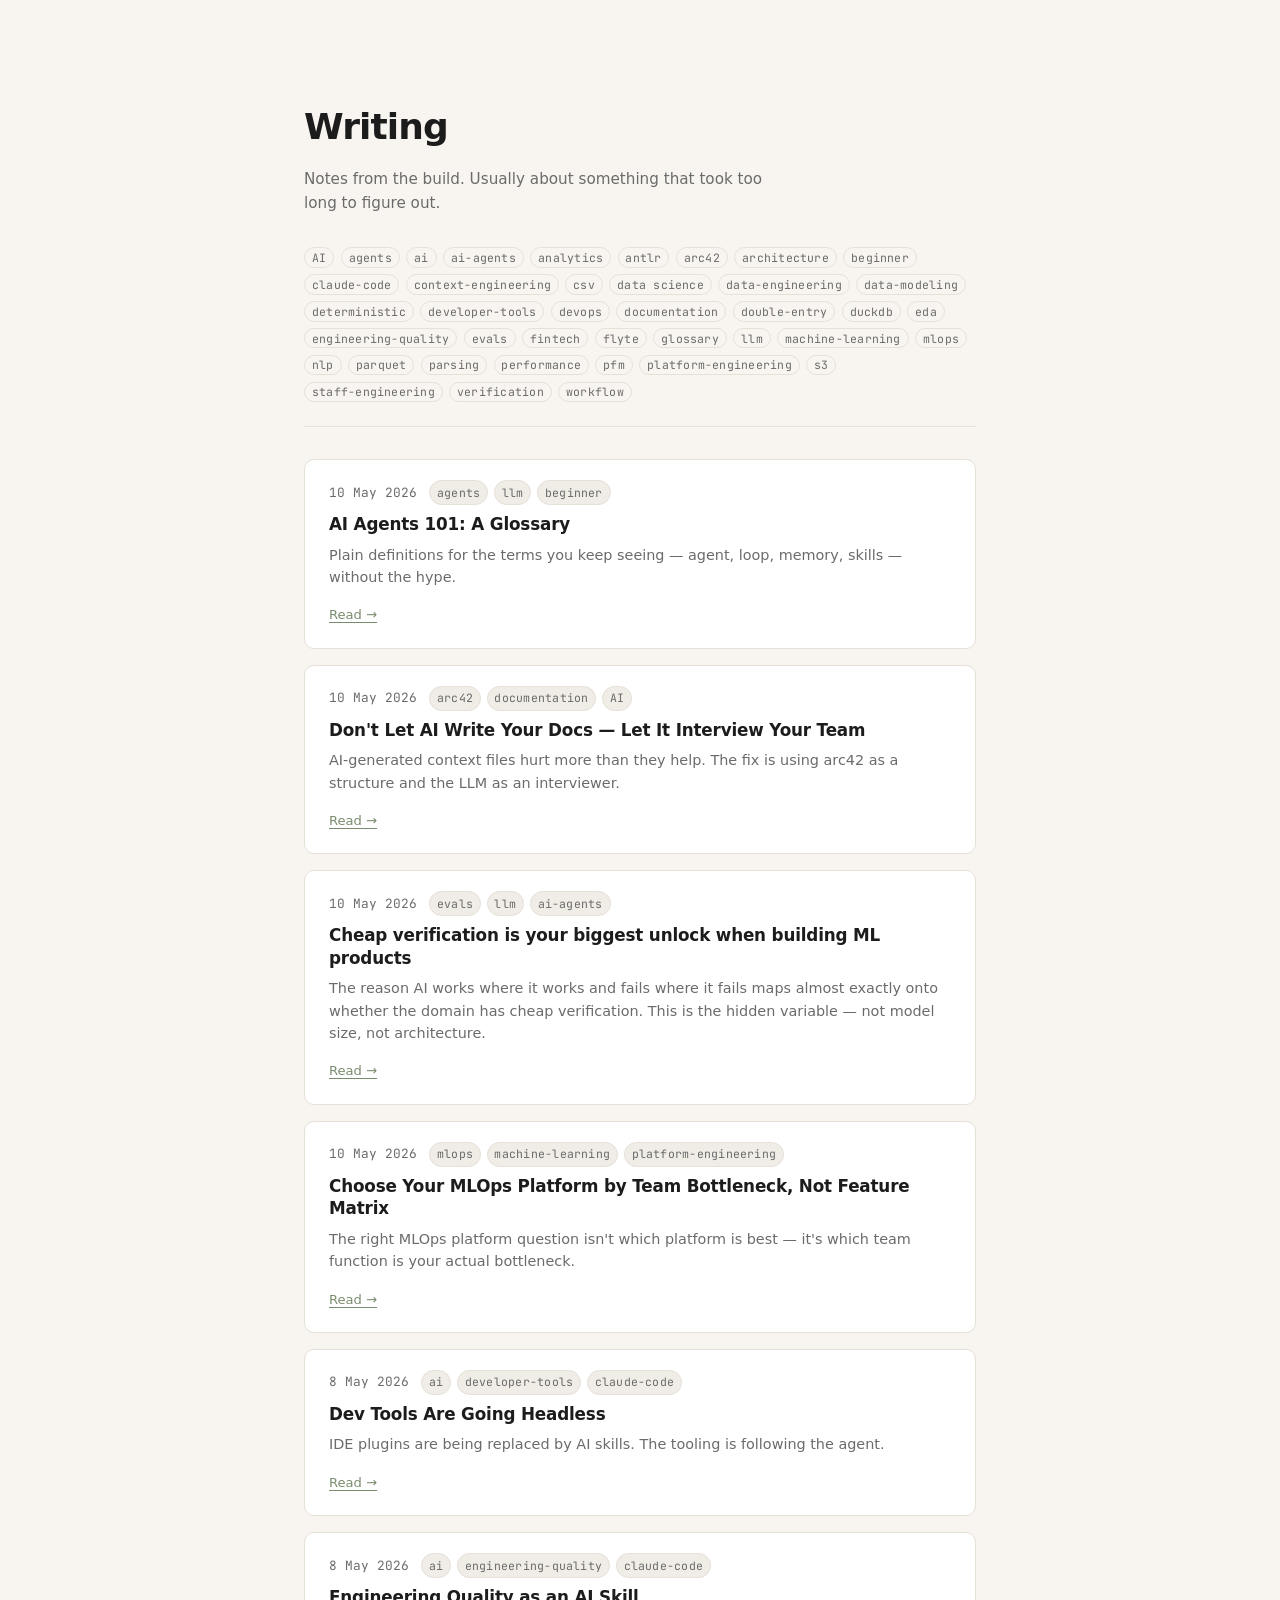
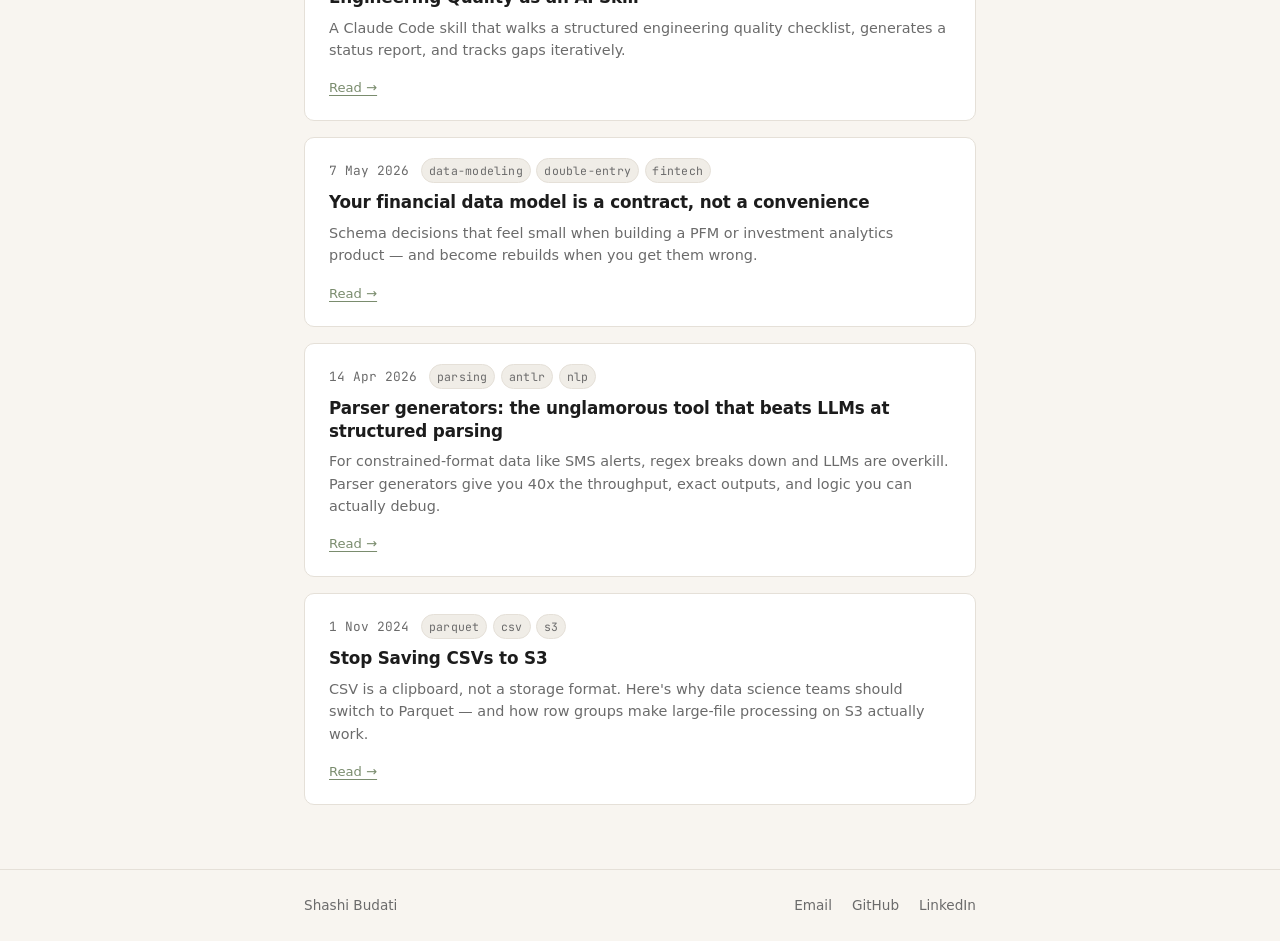
==== commit d6e45b8b: "Add unreviewed blogs" ====
--- a/blog/index.html
+++ b/blog/index.html
@@ -1,5 +1,5 @@
-<!DOCTYPE html><html lang="en" data-astro-cid-sckkx6r4> <head><meta charset="UTF-8"><meta name="viewport" content="width=device-width, initial-scale=1"><meta name="description" content="Technical writing on systems, ML, and building things."><link rel="icon" type="image/svg+xml" href="/favicon.svg"><title>Writing — Shashi Budati</title><!-- View Transitions --><meta name="view-transition" content="same-origin"><link rel="stylesheet" href="/_astro/_slug_.BZfvrbtk.css">
-<style>.card[data-astro-cid-iyiqi2so]{display:block;padding:1.25rem 1.5rem;border:1px solid var(--border);border-radius:10px;background:var(--surface);color:var(--text);transition:transform .18s ease,box-shadow .18s ease,border-color .18s ease}.card[data-astro-cid-iyiqi2so]:hover{transform:translateY(-2px);box-shadow:0 4px 16px #0000000f;border-color:var(--accent);color:var(--text)}.card-meta[data-astro-cid-iyiqi2so]{display:flex;align-items:center;gap:.75rem;margin-bottom:.5rem;flex-wrap:wrap}.card-meta[data-astro-cid-iyiqi2so] time[data-astro-cid-iyiqi2so]{font-size:.8rem;color:var(--muted);font-family:var(--font-mono)}.tags[data-astro-cid-iyiqi2so]{display:flex;gap:.35rem;flex-wrap:wrap}.card-title[data-astro-cid-iyiqi2so]{font-size:1.05rem;font-weight:600;line-height:1.35;margin-bottom:.5rem;letter-spacing:-.01em}.card-desc[data-astro-cid-iyiqi2so]{font-size:.9rem;color:var(--muted);line-height:1.55;margin-bottom:.75rem}.card-cta[data-astro-cid-iyiqi2so]{font-size:.82rem;color:var(--accent);font-weight:500}.card[data-astro-cid-iyiqi2so].compact{padding:.9rem 1.25rem}.card[data-astro-cid-iyiqi2so].compact .card-title[data-astro-cid-iyiqi2so]{font-size:.95rem;margin-bottom:0}
+<!DOCTYPE html><html lang="en" data-astro-cid-sckkx6r4> <head><meta charset="UTF-8"><meta name="viewport" content="width=device-width, initial-scale=1"><meta name="description" content="Technical writing on systems, ML, and building things."><link rel="icon" type="image/svg+xml" href="/favicon.svg"><link rel="alternate" type="application/rss+xml" title="Shashi Budati" href="/rss.xml"><title>Writing — Shashi Budati</title><!-- View Transitions --><meta name="view-transition" content="same-origin"><link rel="stylesheet" href="/_astro/_slug_.BZfvrbtk.css">
+<style>.card[data-astro-cid-iyiqi2so]{position:relative;display:block;padding:1.25rem 1.5rem;border:1px solid var(--border);border-radius:10px;background:var(--surface);color:var(--text);transition:transform .18s ease,box-shadow .18s ease,border-color .18s ease}.card[data-astro-cid-iyiqi2so]:hover{transform:translateY(-2px);box-shadow:0 4px 16px #0000000f;border-color:var(--accent)}.card-meta[data-astro-cid-iyiqi2so]{display:flex;align-items:center;gap:.75rem;margin-bottom:.5rem;flex-wrap:wrap}.card-meta[data-astro-cid-iyiqi2so] time[data-astro-cid-iyiqi2so]{font-size:.8rem;color:var(--muted);font-family:var(--font-mono)}.tags[data-astro-cid-iyiqi2so]{display:flex;gap:.35rem;flex-wrap:wrap}.card-title[data-astro-cid-iyiqi2so]{font-size:1.05rem;font-weight:600;line-height:1.35;margin-bottom:.5rem;letter-spacing:-.01em}.card-desc[data-astro-cid-iyiqi2so]{font-size:.9rem;color:var(--muted);line-height:1.55;margin-bottom:.75rem}.card-cta[data-astro-cid-iyiqi2so]{font-size:.82rem;color:var(--accent);font-weight:500;text-decoration:underline;text-decoration-color:var(--accent);text-underline-offset:3px}.card-cta[data-astro-cid-iyiqi2so]:before{content:"";position:absolute;inset:0}.card[data-astro-cid-iyiqi2so].compact{padding:.9rem 1.25rem}.card[data-astro-cid-iyiqi2so].compact .card-title[data-astro-cid-iyiqi2so]{font-size:.95rem;margin-bottom:0}
 .writing-page[data-astro-cid-5tznm7mj]{padding-top:.5rem}.page-header[data-astro-cid-5tznm7mj]{padding:2.5rem 0 2rem}.page-title[data-astro-cid-5tznm7mj]{font-size:clamp(1.75rem,4vw,2.25rem);font-weight:700;letter-spacing:-.025em;margin-bottom:.6rem}.page-desc[data-astro-cid-5tznm7mj]{font-size:.95rem;color:var(--muted);max-width:48ch;line-height:1.6}.tag-cloud[data-astro-cid-5tznm7mj]{display:flex;flex-wrap:wrap;gap:.4rem;margin-bottom:2rem;padding-bottom:1.5rem;border-bottom:1px solid var(--border)}.tag-filter[data-astro-cid-5tznm7mj]{cursor:pointer;background:none;border:1px solid var(--border);transition:background .15s ease,border-color .15s ease,color .15s ease}.tag-filter[data-astro-cid-5tznm7mj]:hover{border-color:var(--accent);color:var(--accent)}.tag-filter[data-astro-cid-5tznm7mj].active{background:var(--accent);border-color:var(--accent);color:#fff}.post-item[data-astro-cid-5tznm7mj].hidden{display:none}.posts-list[data-astro-cid-5tznm7mj]{display:flex;flex-direction:column;gap:1rem}.empty[data-astro-cid-5tznm7mj]{color:var(--muted);font-size:.95rem;padding:2rem 0}
 </style><style>[data-astro-transition-scope="astro-ttj4brqv-1"] { view-transition-name: page-header; }@layer astro { ::view-transition-old(page-header) { 
 	animation-duration: 180ms;
@@ -39,4 +39,4 @@
 	animation-fill-mode: both;
 	animation-name: astroFadeIn; }</style></head> <body data-astro-cid-sckkx6r4> <main class="container" data-astro-cid-sckkx6r4>  <div class="writing-page" data-astro-cid-5tznm7mj> <header class="page-header" data-astro-cid-5tznm7mj data-astro-transition-scope="astro-ttj4brqv-1"> <h1 class="page-title" data-astro-cid-5tznm7mj>Writing</h1> <p class="page-desc" data-astro-cid-5tznm7mj>
 Notes from the build. Usually about something that took too long to figure out.
-</p> </header> <div class="tag-cloud" id="tag-cloud" data-astro-cid-5tznm7mj> <button class="tag tag-filter" data-tag="ai" type="button" data-astro-cid-5tznm7mj>ai</button><button class="tag tag-filter" data-tag="analytics" type="button" data-astro-cid-5tznm7mj>analytics</button><button class="tag tag-filter" data-tag="antlr" type="button" data-astro-cid-5tznm7mj>antlr</button><button class="tag tag-filter" data-tag="claude-code" type="button" data-astro-cid-5tznm7mj>claude-code</button><button class="tag tag-filter" data-tag="data-modeling" type="button" data-astro-cid-5tznm7mj>data-modeling</button><button class="tag tag-filter" data-tag="deterministic" type="button" data-astro-cid-5tznm7mj>deterministic</button><button class="tag tag-filter" data-tag="developer-tools" type="button" data-astro-cid-5tznm7mj>developer-tools</button><button class="tag tag-filter" data-tag="devops" type="button" data-astro-cid-5tznm7mj>devops</button><button class="tag tag-filter" data-tag="double-entry" type="button" data-astro-cid-5tznm7mj>double-entry</button><button class="tag tag-filter" data-tag="duckdb" type="button" data-astro-cid-5tznm7mj>duckdb</button><button class="tag tag-filter" data-tag="engineering-quality" type="button" data-astro-cid-5tznm7mj>engineering-quality</button><button class="tag tag-filter" data-tag="fintech" type="button" data-astro-cid-5tznm7mj>fintech</button><button class="tag tag-filter" data-tag="nlp" type="button" data-astro-cid-5tznm7mj>nlp</button><button class="tag tag-filter" data-tag="parsing" type="button" data-astro-cid-5tznm7mj>parsing</button><button class="tag tag-filter" data-tag="performance" type="button" data-astro-cid-5tznm7mj>performance</button><button class="tag tag-filter" data-tag="pfm" type="button" data-astro-cid-5tznm7mj>pfm</button><button class="tag tag-filter" data-tag="staff-engineering" type="button" data-astro-cid-5tznm7mj>staff-engineering</button><button class="tag tag-filter" data-tag="workflow" type="button" data-astro-cid-5tznm7mj>workflow</button> </div> <div class="posts-list" id="posts-list" data-astro-cid-5tznm7mj> <div class="post-item" data-tags="ai,developer-tools,claude-code,workflow" data-astro-cid-5tznm7mj> <a href="/blog/dev-tools-going-headless" class="card" data-astro-cid-iyiqi2so> <div class="card-meta" data-astro-cid-iyiqi2so> <time datetime="2026-05-08" data-astro-cid-iyiqi2so>8 May 2026</time> <div class="tags" data-astro-cid-iyiqi2so> <span class="tag" data-astro-cid-iyiqi2so>ai</span><span class="tag" data-astro-cid-iyiqi2so>developer-tools</span><span class="tag" data-astro-cid-iyiqi2so>claude-code</span> </div> </div> <h3 class="card-title" data-astro-cid-iyiqi2so>Dev Tools Are Going Headless</h3> <p class="card-desc" data-astro-cid-iyiqi2so>IDE plugins are being replaced by AI skills. The tooling is following the agent.</p> <span class="card-cta" data-astro-cid-iyiqi2so>Read →</span> </a>  </div><div class="post-item" data-tags="ai,engineering-quality,claude-code,staff-engineering,devops" data-astro-cid-5tznm7mj> <a href="/blog/engineering-quality-ai-skill" class="card" data-astro-cid-iyiqi2so> <div class="card-meta" data-astro-cid-iyiqi2so> <time datetime="2026-05-08" data-astro-cid-iyiqi2so>8 May 2026</time> <div class="tags" data-astro-cid-iyiqi2so> <span class="tag" data-astro-cid-iyiqi2so>ai</span><span class="tag" data-astro-cid-iyiqi2so>engineering-quality</span><span class="tag" data-astro-cid-iyiqi2so>claude-code</span> </div> </div> <h3 class="card-title" data-astro-cid-iyiqi2so>Engineering Quality as an AI Skill</h3> <p class="card-desc" data-astro-cid-iyiqi2so>A Claude Code skill that walks a structured engineering quality checklist, generates a status report, and tracks gaps iteratively.</p> <span class="card-cta" data-astro-cid-iyiqi2so>Read →</span> </a>  </div><div class="post-item" data-tags="data-modeling,double-entry,fintech,analytics,duckdb,pfm" data-astro-cid-5tznm7mj> <a href="/blog/financial-data-model-contract" class="card" data-astro-cid-iyiqi2so> <div class="card-meta" data-astro-cid-iyiqi2so> <time datetime="2026-05-07" data-astro-cid-iyiqi2so>7 May 2026</time> <div class="tags" data-astro-cid-iyiqi2so> <span class="tag" data-astro-cid-iyiqi2so>data-modeling</span><span class="tag" data-astro-cid-iyiqi2so>double-entry</span><span class="tag" data-astro-cid-iyiqi2so>fintech</span> </div> </div> <h3 class="card-title" data-astro-cid-iyiqi2so>Your financial data model is a contract, not a convenience</h3> <p class="card-desc" data-astro-cid-iyiqi2so>Schema decisions that feel small when building a PFM or investment analytics product — and become rebuilds when you get them wrong.</p> <span class="card-cta" data-astro-cid-iyiqi2so>Read →</span> </a>  </div><div class="post-item" data-tags="parsing,antlr,nlp,performance,deterministic" data-astro-cid-5tznm7mj> <a href="/blog/parser-generators-for-structured-parsing" class="card" data-astro-cid-iyiqi2so> <div class="card-meta" data-astro-cid-iyiqi2so> <time datetime="2026-04-14" data-astro-cid-iyiqi2so>14 Apr 2026</time> <div class="tags" data-astro-cid-iyiqi2so> <span class="tag" data-astro-cid-iyiqi2so>parsing</span><span class="tag" data-astro-cid-iyiqi2so>antlr</span><span class="tag" data-astro-cid-iyiqi2so>nlp</span> </div> </div> <h3 class="card-title" data-astro-cid-iyiqi2so>Parser generators: the unglamorous tool that beats LLMs at structured parsing</h3> <p class="card-desc" data-astro-cid-iyiqi2so>For constrained-format data like SMS alerts, regex breaks down and LLMs are overkill. Parser generators give you 40x the throughput, exact outputs, and logic you can actually debug.</p> <span class="card-cta" data-astro-cid-iyiqi2so>Read →</span> </a>  </div> </div> </div>  </main> <footer data-astro-cid-sckkx6r4> <div class="container footer-inner" data-astro-cid-sckkx6r4> <a href="/" class="footer-name" data-astro-cid-sckkx6r4>Shashi Budati</a> <div class="footer-links" data-astro-cid-sckkx6r4> <a href="mailto:shashibudati@gmail.com" aria-label="Email" data-astro-cid-sckkx6r4>Email</a> <a href="https://www.github.com/shashi-budati" target="_blank" rel="noopener" aria-label="GitHub" data-astro-cid-sckkx6r4>GitHub</a> <a href="https://www.linkedin.com/in/shashi-budati/" target="_blank" rel="noopener" aria-label="LinkedIn" data-astro-cid-sckkx6r4>LinkedIn</a> </div> </div> </footer> </body></html>  <script type="module">const l=document.querySelectorAll(".tag-filter"),d=document.querySelectorAll(".post-item"),t=new Set;l.forEach(e=>{e.addEventListener("click",()=>{const s=e.dataset.tag;t.has(s)?(t.delete(s),e.classList.remove("active")):(t.add(s),e.classList.add("active")),d.forEach(a=>{const c=a.dataset.tags?.split(",")??[],o=t.size===0||c.some(i=>t.has(i));a.classList.toggle("hidden",!o)})})});</script>+</p> </header> <div class="tag-cloud" id="tag-cloud" data-astro-cid-5tznm7mj> <button class="tag tag-filter" data-tag="AI" type="button" data-astro-cid-5tznm7mj>AI</button><button class="tag tag-filter" data-tag="agents" type="button" data-astro-cid-5tznm7mj>agents</button><button class="tag tag-filter" data-tag="ai" type="button" data-astro-cid-5tznm7mj>ai</button><button class="tag tag-filter" data-tag="ai-agents" type="button" data-astro-cid-5tznm7mj>ai-agents</button><button class="tag tag-filter" data-tag="analytics" type="button" data-astro-cid-5tznm7mj>analytics</button><button class="tag tag-filter" data-tag="antlr" type="button" data-astro-cid-5tznm7mj>antlr</button><button class="tag tag-filter" data-tag="arc42" type="button" data-astro-cid-5tznm7mj>arc42</button><button class="tag tag-filter" data-tag="architecture" type="button" data-astro-cid-5tznm7mj>architecture</button><button class="tag tag-filter" data-tag="beginner" type="button" data-astro-cid-5tznm7mj>beginner</button><button class="tag tag-filter" data-tag="claude-code" type="button" data-astro-cid-5tznm7mj>claude-code</button><button class="tag tag-filter" data-tag="context-engineering" type="button" data-astro-cid-5tznm7mj>context-engineering</button><button class="tag tag-filter" data-tag="csv" type="button" data-astro-cid-5tznm7mj>csv</button><button class="tag tag-filter" data-tag="data science" type="button" data-astro-cid-5tznm7mj>data science</button><button class="tag tag-filter" data-tag="data-engineering" type="button" data-astro-cid-5tznm7mj>data-engineering</button><button class="tag tag-filter" data-tag="data-modeling" type="button" data-astro-cid-5tznm7mj>data-modeling</button><button class="tag tag-filter" data-tag="deterministic" type="button" data-astro-cid-5tznm7mj>deterministic</button><button class="tag tag-filter" data-tag="developer-tools" type="button" data-astro-cid-5tznm7mj>developer-tools</button><button class="tag tag-filter" data-tag="devops" type="button" data-astro-cid-5tznm7mj>devops</button><button class="tag tag-filter" data-tag="documentation" type="button" data-astro-cid-5tznm7mj>documentation</button><button class="tag tag-filter" data-tag="double-entry" type="button" data-astro-cid-5tznm7mj>double-entry</button><button class="tag tag-filter" data-tag="duckdb" type="button" data-astro-cid-5tznm7mj>duckdb</button><button class="tag tag-filter" data-tag="eda" type="button" data-astro-cid-5tznm7mj>eda</button><button class="tag tag-filter" data-tag="engineering-quality" type="button" data-astro-cid-5tznm7mj>engineering-quality</button><button class="tag tag-filter" data-tag="evals" type="button" data-astro-cid-5tznm7mj>evals</button><button class="tag tag-filter" data-tag="fintech" type="button" data-astro-cid-5tznm7mj>fintech</button><button class="tag tag-filter" data-tag="flyte" type="button" data-astro-cid-5tznm7mj>flyte</button><button class="tag tag-filter" data-tag="glossary" type="button" data-astro-cid-5tznm7mj>glossary</button><button class="tag tag-filter" data-tag="llm" type="button" data-astro-cid-5tznm7mj>llm</button><button class="tag tag-filter" data-tag="machine-learning" type="button" data-astro-cid-5tznm7mj>machine-learning</button><button class="tag tag-filter" data-tag="mlops" type="button" data-astro-cid-5tznm7mj>mlops</button><button class="tag tag-filter" data-tag="nlp" type="button" data-astro-cid-5tznm7mj>nlp</button><button class="tag tag-filter" data-tag="parquet" type="button" data-astro-cid-5tznm7mj>parquet</button><button class="tag tag-filter" data-tag="parsing" type="button" data-astro-cid-5tznm7mj>parsing</button><button class="tag tag-filter" data-tag="performance" type="button" data-astro-cid-5tznm7mj>performance</button><button class="tag tag-filter" data-tag="pfm" type="button" data-astro-cid-5tznm7mj>pfm</button><button class="tag tag-filter" data-tag="platform-engineering" type="button" data-astro-cid-5tznm7mj>platform-engineering</button><button class="tag tag-filter" data-tag="s3" type="button" data-astro-cid-5tznm7mj>s3</button><button class="tag tag-filter" data-tag="staff-engineering" type="button" data-astro-cid-5tznm7mj>staff-engineering</button><button class="tag tag-filter" data-tag="verification" type="button" data-astro-cid-5tznm7mj>verification</button><button class="tag tag-filter" data-tag="workflow" type="button" data-astro-cid-5tznm7mj>workflow</button> </div> <div class="posts-list" id="posts-list" data-astro-cid-5tznm7mj> <div class="post-item" data-tags="agents,llm,beginner,glossary" data-astro-cid-5tznm7mj> <div class="card" data-astro-cid-iyiqi2so> <div class="card-meta" data-astro-cid-iyiqi2so> <time datetime="2026-05-10" data-astro-cid-iyiqi2so>10 May 2026</time> <div class="tags" data-astro-cid-iyiqi2so> <span class="tag" data-astro-cid-iyiqi2so>agents</span><span class="tag" data-astro-cid-iyiqi2so>llm</span><span class="tag" data-astro-cid-iyiqi2so>beginner</span> </div> </div> <h3 class="card-title" data-astro-cid-iyiqi2so>AI Agents 101: A Glossary</h3> <p class="card-desc" data-astro-cid-iyiqi2so>Plain definitions for the terms you keep seeing — agent, loop, memory, skills — without the hype.</p> <a href="/blog/ai-agents-101-glossary" class="card-cta" data-astro-cid-iyiqi2so>Read →</a> </div>  </div><div class="post-item" data-tags="arc42,documentation,AI,architecture,context-engineering" data-astro-cid-5tznm7mj> <div class="card" data-astro-cid-iyiqi2so> <div class="card-meta" data-astro-cid-iyiqi2so> <time datetime="2026-05-10" data-astro-cid-iyiqi2so>10 May 2026</time> <div class="tags" data-astro-cid-iyiqi2so> <span class="tag" data-astro-cid-iyiqi2so>arc42</span><span class="tag" data-astro-cid-iyiqi2so>documentation</span><span class="tag" data-astro-cid-iyiqi2so>AI</span> </div> </div> <h3 class="card-title" data-astro-cid-iyiqi2so>Don&#39;t Let AI Write Your Docs — Let It Interview Your Team</h3> <p class="card-desc" data-astro-cid-iyiqi2so>AI-generated context files hurt more than they help. The fix is using arc42 as a structure and the LLM as an interviewer.</p> <a href="/blog/arc42-ai-era-documentation" class="card-cta" data-astro-cid-iyiqi2so>Read →</a> </div>  </div><div class="post-item" data-tags="evals,llm,ai-agents,mlops,verification" data-astro-cid-5tznm7mj> <div class="card" data-astro-cid-iyiqi2so> <div class="card-meta" data-astro-cid-iyiqi2so> <time datetime="2026-05-10" data-astro-cid-iyiqi2so>10 May 2026</time> <div class="tags" data-astro-cid-iyiqi2so> <span class="tag" data-astro-cid-iyiqi2so>evals</span><span class="tag" data-astro-cid-iyiqi2so>llm</span><span class="tag" data-astro-cid-iyiqi2so>ai-agents</span> </div> </div> <h3 class="card-title" data-astro-cid-iyiqi2so>Cheap verification is your biggest unlock when building ML products</h3> <p class="card-desc" data-astro-cid-iyiqi2so>The reason AI works where it works and fails where it fails maps almost exactly onto whether the domain has cheap verification. This is the hidden variable — not model size, not architecture.</p> <a href="/blog/cheap-verification-signal" class="card-cta" data-astro-cid-iyiqi2so>Read →</a> </div>  </div><div class="post-item" data-tags="mlops,machine-learning,platform-engineering,data-engineering" data-astro-cid-5tznm7mj> <div class="card" data-astro-cid-iyiqi2so> <div class="card-meta" data-astro-cid-iyiqi2so> <time datetime="2026-05-10" data-astro-cid-iyiqi2so>10 May 2026</time> <div class="tags" data-astro-cid-iyiqi2so> <span class="tag" data-astro-cid-iyiqi2so>mlops</span><span class="tag" data-astro-cid-iyiqi2so>machine-learning</span><span class="tag" data-astro-cid-iyiqi2so>platform-engineering</span> </div> </div> <h3 class="card-title" data-astro-cid-iyiqi2so>Choose Your MLOps Platform by Team Bottleneck, Not Feature Matrix</h3> <p class="card-desc" data-astro-cid-iyiqi2so>The right MLOps platform question isn&#39;t which platform is best — it&#39;s which team function is your actual bottleneck.</p> <a href="/blog/mlops-platform-choice-by-team-function" class="card-cta" data-astro-cid-iyiqi2so>Read →</a> </div>  </div><div class="post-item" data-tags="ai,developer-tools,claude-code,workflow" data-astro-cid-5tznm7mj> <div class="card" data-astro-cid-iyiqi2so> <div class="card-meta" data-astro-cid-iyiqi2so> <time datetime="2026-05-08" data-astro-cid-iyiqi2so>8 May 2026</time> <div class="tags" data-astro-cid-iyiqi2so> <span class="tag" data-astro-cid-iyiqi2so>ai</span><span class="tag" data-astro-cid-iyiqi2so>developer-tools</span><span class="tag" data-astro-cid-iyiqi2so>claude-code</span> </div> </div> <h3 class="card-title" data-astro-cid-iyiqi2so>Dev Tools Are Going Headless</h3> <p class="card-desc" data-astro-cid-iyiqi2so>IDE plugins are being replaced by AI skills. The tooling is following the agent.</p> <a href="/blog/dev-tools-going-headless" class="card-cta" data-astro-cid-iyiqi2so>Read →</a> </div>  </div><div class="post-item" data-tags="ai,engineering-quality,claude-code,staff-engineering,devops" data-astro-cid-5tznm7mj> <div class="card" data-astro-cid-iyiqi2so> <div class="card-meta" data-astro-cid-iyiqi2so> <time datetime="2026-05-08" data-astro-cid-iyiqi2so>8 May 2026</time> <div class="tags" data-astro-cid-iyiqi2so> <span class="tag" data-astro-cid-iyiqi2so>ai</span><span class="tag" data-astro-cid-iyiqi2so>engineering-quality</span><span class="tag" data-astro-cid-iyiqi2so>claude-code</span> </div> </div> <h3 class="card-title" data-astro-cid-iyiqi2so>Engineering Quality as an AI Skill</h3> <p class="card-desc" data-astro-cid-iyiqi2so>A Claude Code skill that walks a structured engineering quality checklist, generates a status report, and tracks gaps iteratively.</p> <a href="/blog/engineering-quality-ai-skill" class="card-cta" data-astro-cid-iyiqi2so>Read →</a> </div>  </div><div class="post-item" data-tags="data-modeling,double-entry,fintech,analytics,duckdb,pfm" data-astro-cid-5tznm7mj> <div class="card" data-astro-cid-iyiqi2so> <div class="card-meta" data-astro-cid-iyiqi2so> <time datetime="2026-05-07" data-astro-cid-iyiqi2so>7 May 2026</time> <div class="tags" data-astro-cid-iyiqi2so> <span class="tag" data-astro-cid-iyiqi2so>data-modeling</span><span class="tag" data-astro-cid-iyiqi2so>double-entry</span><span class="tag" data-astro-cid-iyiqi2so>fintech</span> </div> </div> <h3 class="card-title" data-astro-cid-iyiqi2so>Your financial data model is a contract, not a convenience</h3> <p class="card-desc" data-astro-cid-iyiqi2so>Schema decisions that feel small when building a PFM or investment analytics product — and become rebuilds when you get them wrong.</p> <a href="/blog/financial-data-model-contract" class="card-cta" data-astro-cid-iyiqi2so>Read →</a> </div>  </div><div class="post-item" data-tags="parsing,antlr,nlp,performance,deterministic" data-astro-cid-5tznm7mj> <div class="card" data-astro-cid-iyiqi2so> <div class="card-meta" data-astro-cid-iyiqi2so> <time datetime="2026-04-14" data-astro-cid-iyiqi2so>14 Apr 2026</time> <div class="tags" data-astro-cid-iyiqi2so> <span class="tag" data-astro-cid-iyiqi2so>parsing</span><span class="tag" data-astro-cid-iyiqi2so>antlr</span><span class="tag" data-astro-cid-iyiqi2so>nlp</span> </div> </div> <h3 class="card-title" data-astro-cid-iyiqi2so>Parser generators: the unglamorous tool that beats LLMs at structured parsing</h3> <p class="card-desc" data-astro-cid-iyiqi2so>For constrained-format data like SMS alerts, regex breaks down and LLMs are overkill. Parser generators give you 40x the throughput, exact outputs, and logic you can actually debug.</p> <a href="/blog/parser-generators-for-structured-parsing" class="card-cta" data-astro-cid-iyiqi2so>Read →</a> </div>  </div><div class="post-item" data-tags="parquet,csv,s3,flyte,data science,eda" data-astro-cid-5tznm7mj> <div class="card" data-astro-cid-iyiqi2so> <div class="card-meta" data-astro-cid-iyiqi2so> <time datetime="2024-11-01" data-astro-cid-iyiqi2so>1 Nov 2024</time> <div class="tags" data-astro-cid-iyiqi2so> <span class="tag" data-astro-cid-iyiqi2so>parquet</span><span class="tag" data-astro-cid-iyiqi2so>csv</span><span class="tag" data-astro-cid-iyiqi2so>s3</span> </div> </div> <h3 class="card-title" data-astro-cid-iyiqi2so>Stop Saving CSVs to S3</h3> <p class="card-desc" data-astro-cid-iyiqi2so>CSV is a clipboard, not a storage format. Here&#39;s why data science teams should switch to Parquet — and how row groups make large-file processing on S3 actually work.</p> <a href="/blog/stop-saving-csvs-to-s3" class="card-cta" data-astro-cid-iyiqi2so>Read →</a> </div>  </div> </div> </div>  </main> <footer data-astro-cid-sckkx6r4> <div class="container footer-inner" data-astro-cid-sckkx6r4> <a href="/" class="footer-name" data-astro-cid-sckkx6r4>Shashi Budati</a> <div class="footer-links" data-astro-cid-sckkx6r4> <a href="mailto:shashibudati@gmail.com" aria-label="Email" data-astro-cid-sckkx6r4>Email</a> <a href="https://www.github.com/shashi-budati" target="_blank" rel="noopener" aria-label="GitHub" data-astro-cid-sckkx6r4>GitHub</a> <a href="https://www.linkedin.com/in/shashi-budati/" target="_blank" rel="noopener" aria-label="LinkedIn" data-astro-cid-sckkx6r4>LinkedIn</a> </div> </div> </footer> </body></html>  <script type="module">const l=document.querySelectorAll(".tag-filter"),d=document.querySelectorAll(".post-item"),t=new Set;l.forEach(e=>{e.addEventListener("click",()=>{const s=e.dataset.tag;t.has(s)?(t.delete(s),e.classList.remove("active")):(t.add(s),e.classList.add("active")),d.forEach(a=>{const c=a.dataset.tags?.split(",")??[],o=t.size===0||c.some(i=>t.has(i));a.classList.toggle("hidden",!o)})})});</script>
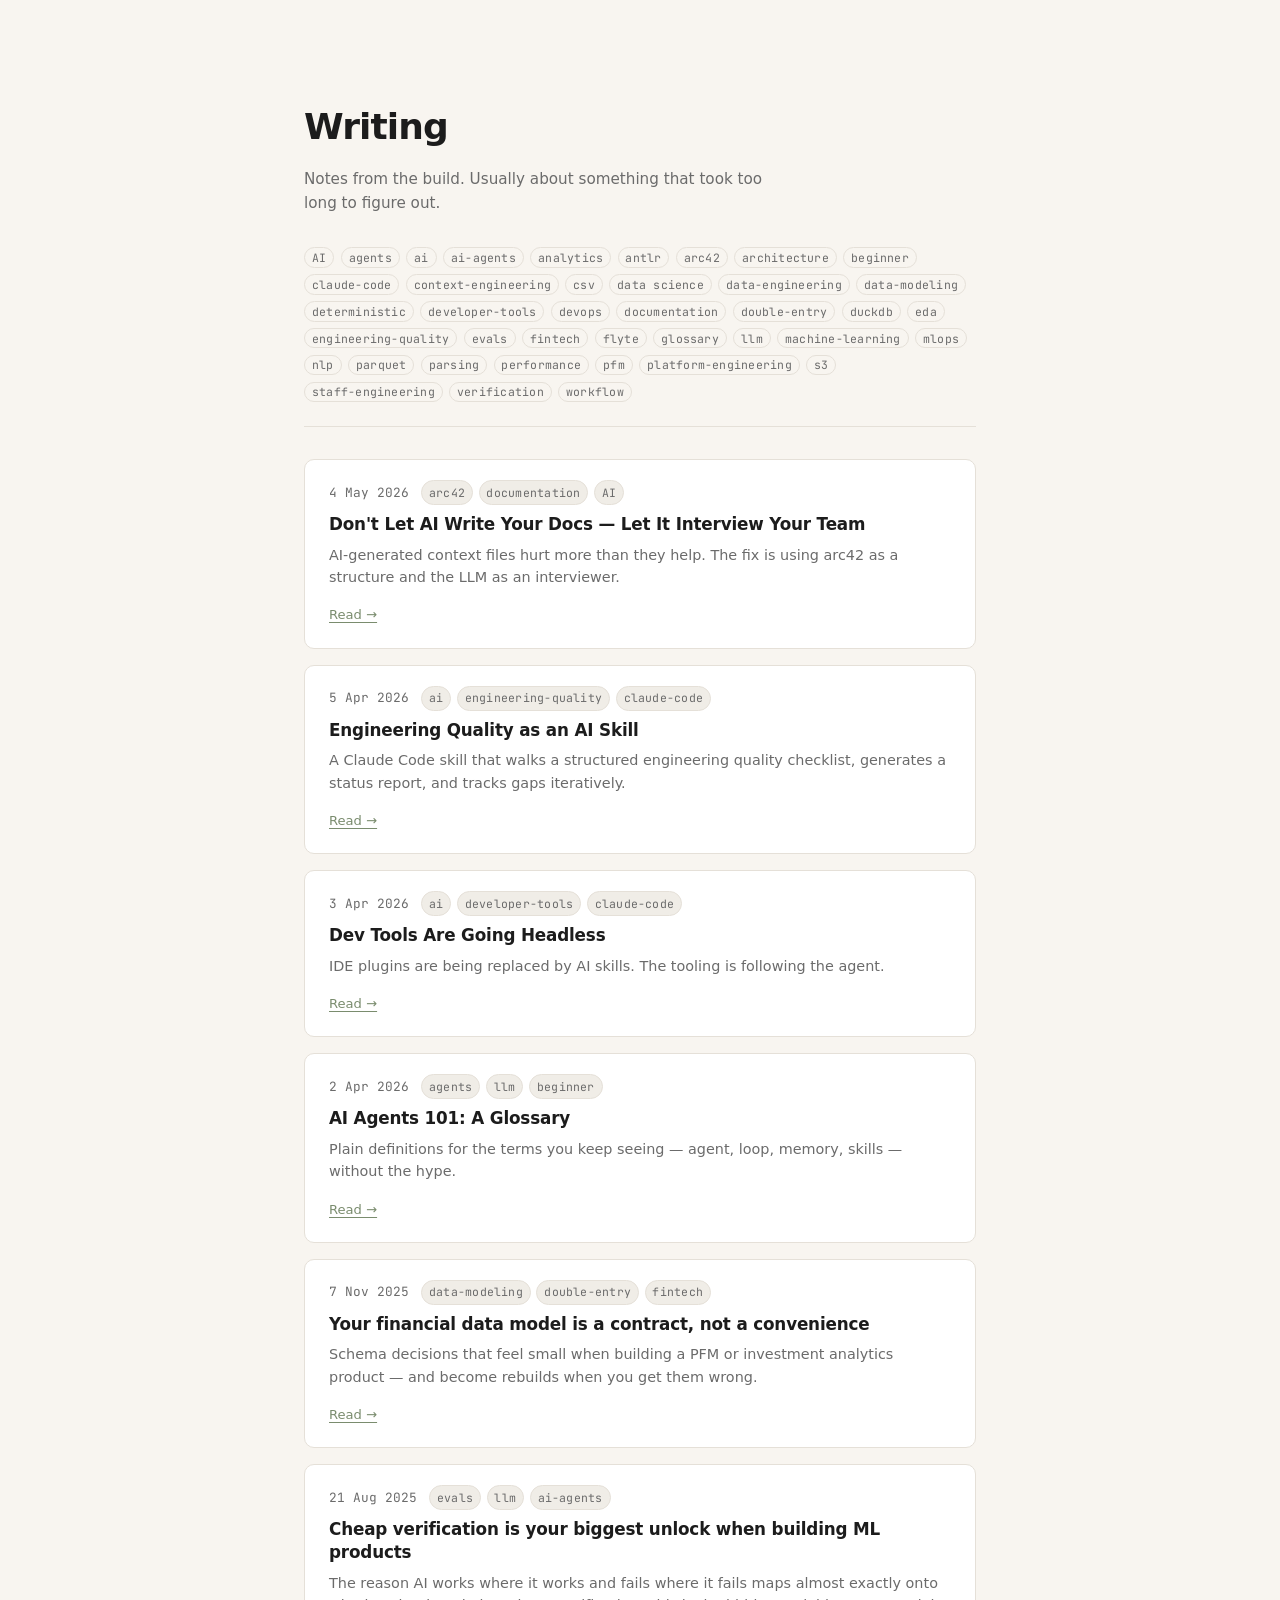
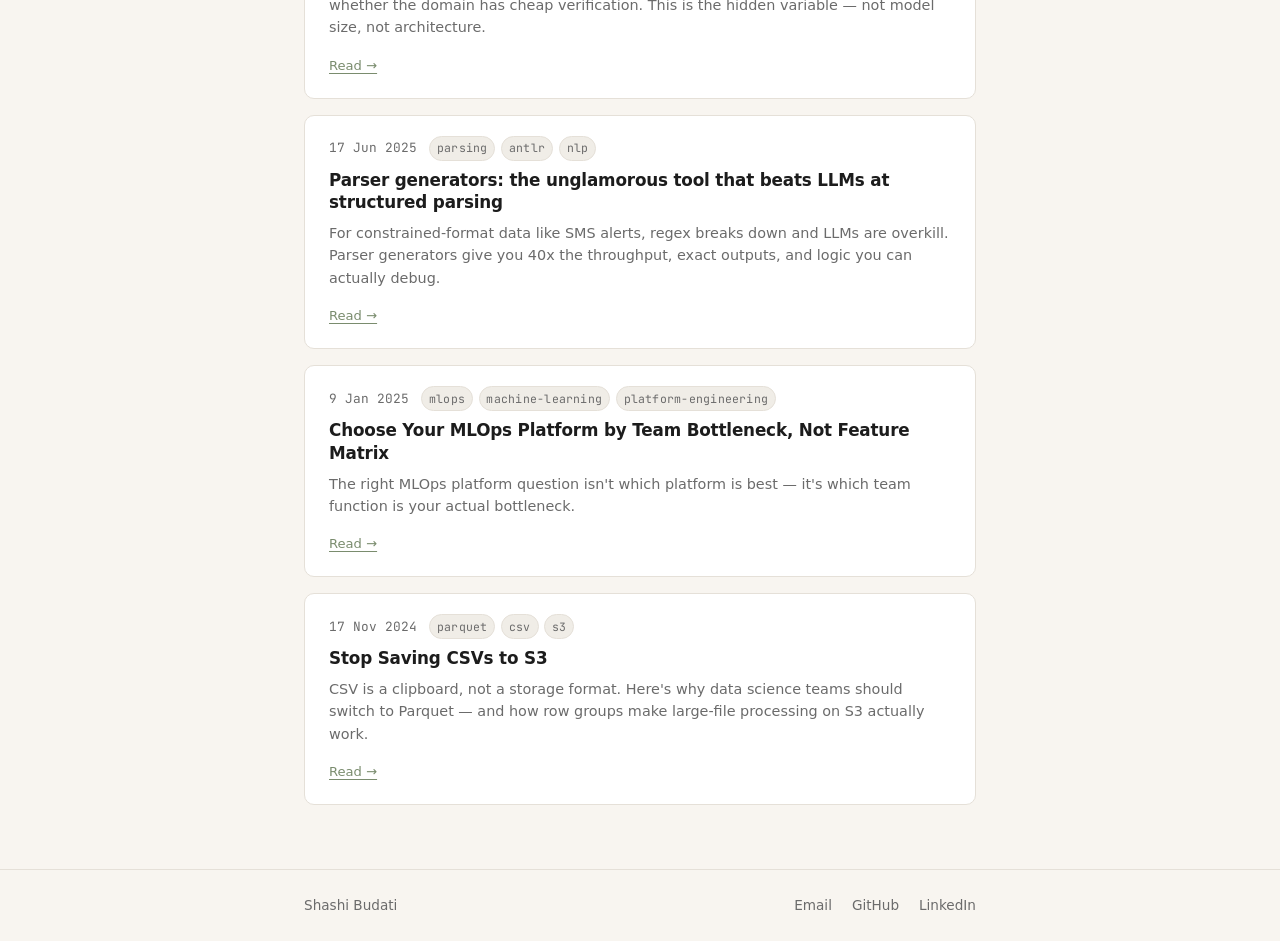
==== commit 715cebd1: "Fix blog timestamps" ====
--- a/blog/index.html
+++ b/blog/index.html
@@ -39,4 +39,4 @@
 	animation-fill-mode: both;
 	animation-name: astroFadeIn; }</style></head> <body data-astro-cid-sckkx6r4> <main class="container" data-astro-cid-sckkx6r4>  <div class="writing-page" data-astro-cid-5tznm7mj> <header class="page-header" data-astro-cid-5tznm7mj data-astro-transition-scope="astro-ttj4brqv-1"> <h1 class="page-title" data-astro-cid-5tznm7mj>Writing</h1> <p class="page-desc" data-astro-cid-5tznm7mj>
 Notes from the build. Usually about something that took too long to figure out.
-</p> </header> <div class="tag-cloud" id="tag-cloud" data-astro-cid-5tznm7mj> <button class="tag tag-filter" data-tag="AI" type="button" data-astro-cid-5tznm7mj>AI</button><button class="tag tag-filter" data-tag="agents" type="button" data-astro-cid-5tznm7mj>agents</button><button class="tag tag-filter" data-tag="ai" type="button" data-astro-cid-5tznm7mj>ai</button><button class="tag tag-filter" data-tag="ai-agents" type="button" data-astro-cid-5tznm7mj>ai-agents</button><button class="tag tag-filter" data-tag="analytics" type="button" data-astro-cid-5tznm7mj>analytics</button><button class="tag tag-filter" data-tag="antlr" type="button" data-astro-cid-5tznm7mj>antlr</button><button class="tag tag-filter" data-tag="arc42" type="button" data-astro-cid-5tznm7mj>arc42</button><button class="tag tag-filter" data-tag="architecture" type="button" data-astro-cid-5tznm7mj>architecture</button><button class="tag tag-filter" data-tag="beginner" type="button" data-astro-cid-5tznm7mj>beginner</button><button class="tag tag-filter" data-tag="claude-code" type="button" data-astro-cid-5tznm7mj>claude-code</button><button class="tag tag-filter" data-tag="context-engineering" type="button" data-astro-cid-5tznm7mj>context-engineering</button><button class="tag tag-filter" data-tag="csv" type="button" data-astro-cid-5tznm7mj>csv</button><button class="tag tag-filter" data-tag="data science" type="button" data-astro-cid-5tznm7mj>data science</button><button class="tag tag-filter" data-tag="data-engineering" type="button" data-astro-cid-5tznm7mj>data-engineering</button><button class="tag tag-filter" data-tag="data-modeling" type="button" data-astro-cid-5tznm7mj>data-modeling</button><button class="tag tag-filter" data-tag="deterministic" type="button" data-astro-cid-5tznm7mj>deterministic</button><button class="tag tag-filter" data-tag="developer-tools" type="button" data-astro-cid-5tznm7mj>developer-tools</button><button class="tag tag-filter" data-tag="devops" type="button" data-astro-cid-5tznm7mj>devops</button><button class="tag tag-filter" data-tag="documentation" type="button" data-astro-cid-5tznm7mj>documentation</button><button class="tag tag-filter" data-tag="double-entry" type="button" data-astro-cid-5tznm7mj>double-entry</button><button class="tag tag-filter" data-tag="duckdb" type="button" data-astro-cid-5tznm7mj>duckdb</button><button class="tag tag-filter" data-tag="eda" type="button" data-astro-cid-5tznm7mj>eda</button><button class="tag tag-filter" data-tag="engineering-quality" type="button" data-astro-cid-5tznm7mj>engineering-quality</button><button class="tag tag-filter" data-tag="evals" type="button" data-astro-cid-5tznm7mj>evals</button><button class="tag tag-filter" data-tag="fintech" type="button" data-astro-cid-5tznm7mj>fintech</button><button class="tag tag-filter" data-tag="flyte" type="button" data-astro-cid-5tznm7mj>flyte</button><button class="tag tag-filter" data-tag="glossary" type="button" data-astro-cid-5tznm7mj>glossary</button><button class="tag tag-filter" data-tag="llm" type="button" data-astro-cid-5tznm7mj>llm</button><button class="tag tag-filter" data-tag="machine-learning" type="button" data-astro-cid-5tznm7mj>machine-learning</button><button class="tag tag-filter" data-tag="mlops" type="button" data-astro-cid-5tznm7mj>mlops</button><button class="tag tag-filter" data-tag="nlp" type="button" data-astro-cid-5tznm7mj>nlp</button><button class="tag tag-filter" data-tag="parquet" type="button" data-astro-cid-5tznm7mj>parquet</button><button class="tag tag-filter" data-tag="parsing" type="button" data-astro-cid-5tznm7mj>parsing</button><button class="tag tag-filter" data-tag="performance" type="button" data-astro-cid-5tznm7mj>performance</button><button class="tag tag-filter" data-tag="pfm" type="button" data-astro-cid-5tznm7mj>pfm</button><button class="tag tag-filter" data-tag="platform-engineering" type="button" data-astro-cid-5tznm7mj>platform-engineering</button><button class="tag tag-filter" data-tag="s3" type="button" data-astro-cid-5tznm7mj>s3</button><button class="tag tag-filter" data-tag="staff-engineering" type="button" data-astro-cid-5tznm7mj>staff-engineering</button><button class="tag tag-filter" data-tag="verification" type="button" data-astro-cid-5tznm7mj>verification</button><button class="tag tag-filter" data-tag="workflow" type="button" data-astro-cid-5tznm7mj>workflow</button> </div> <div class="posts-list" id="posts-list" data-astro-cid-5tznm7mj> <div class="post-item" data-tags="agents,llm,beginner,glossary" data-astro-cid-5tznm7mj> <div class="card" data-astro-cid-iyiqi2so> <div class="card-meta" data-astro-cid-iyiqi2so> <time datetime="2026-05-10" data-astro-cid-iyiqi2so>10 May 2026</time> <div class="tags" data-astro-cid-iyiqi2so> <span class="tag" data-astro-cid-iyiqi2so>agents</span><span class="tag" data-astro-cid-iyiqi2so>llm</span><span class="tag" data-astro-cid-iyiqi2so>beginner</span> </div> </div> <h3 class="card-title" data-astro-cid-iyiqi2so>AI Agents 101: A Glossary</h3> <p class="card-desc" data-astro-cid-iyiqi2so>Plain definitions for the terms you keep seeing — agent, loop, memory, skills — without the hype.</p> <a href="/blog/ai-agents-101-glossary" class="card-cta" data-astro-cid-iyiqi2so>Read →</a> </div>  </div><div class="post-item" data-tags="arc42,documentation,AI,architecture,context-engineering" data-astro-cid-5tznm7mj> <div class="card" data-astro-cid-iyiqi2so> <div class="card-meta" data-astro-cid-iyiqi2so> <time datetime="2026-05-10" data-astro-cid-iyiqi2so>10 May 2026</time> <div class="tags" data-astro-cid-iyiqi2so> <span class="tag" data-astro-cid-iyiqi2so>arc42</span><span class="tag" data-astro-cid-iyiqi2so>documentation</span><span class="tag" data-astro-cid-iyiqi2so>AI</span> </div> </div> <h3 class="card-title" data-astro-cid-iyiqi2so>Don&#39;t Let AI Write Your Docs — Let It Interview Your Team</h3> <p class="card-desc" data-astro-cid-iyiqi2so>AI-generated context files hurt more than they help. The fix is using arc42 as a structure and the LLM as an interviewer.</p> <a href="/blog/arc42-ai-era-documentation" class="card-cta" data-astro-cid-iyiqi2so>Read →</a> </div>  </div><div class="post-item" data-tags="evals,llm,ai-agents,mlops,verification" data-astro-cid-5tznm7mj> <div class="card" data-astro-cid-iyiqi2so> <div class="card-meta" data-astro-cid-iyiqi2so> <time datetime="2026-05-10" data-astro-cid-iyiqi2so>10 May 2026</time> <div class="tags" data-astro-cid-iyiqi2so> <span class="tag" data-astro-cid-iyiqi2so>evals</span><span class="tag" data-astro-cid-iyiqi2so>llm</span><span class="tag" data-astro-cid-iyiqi2so>ai-agents</span> </div> </div> <h3 class="card-title" data-astro-cid-iyiqi2so>Cheap verification is your biggest unlock when building ML products</h3> <p class="card-desc" data-astro-cid-iyiqi2so>The reason AI works where it works and fails where it fails maps almost exactly onto whether the domain has cheap verification. This is the hidden variable — not model size, not architecture.</p> <a href="/blog/cheap-verification-signal" class="card-cta" data-astro-cid-iyiqi2so>Read →</a> </div>  </div><div class="post-item" data-tags="mlops,machine-learning,platform-engineering,data-engineering" data-astro-cid-5tznm7mj> <div class="card" data-astro-cid-iyiqi2so> <div class="card-meta" data-astro-cid-iyiqi2so> <time datetime="2026-05-10" data-astro-cid-iyiqi2so>10 May 2026</time> <div class="tags" data-astro-cid-iyiqi2so> <span class="tag" data-astro-cid-iyiqi2so>mlops</span><span class="tag" data-astro-cid-iyiqi2so>machine-learning</span><span class="tag" data-astro-cid-iyiqi2so>platform-engineering</span> </div> </div> <h3 class="card-title" data-astro-cid-iyiqi2so>Choose Your MLOps Platform by Team Bottleneck, Not Feature Matrix</h3> <p class="card-desc" data-astro-cid-iyiqi2so>The right MLOps platform question isn&#39;t which platform is best — it&#39;s which team function is your actual bottleneck.</p> <a href="/blog/mlops-platform-choice-by-team-function" class="card-cta" data-astro-cid-iyiqi2so>Read →</a> </div>  </div><div class="post-item" data-tags="ai,developer-tools,claude-code,workflow" data-astro-cid-5tznm7mj> <div class="card" data-astro-cid-iyiqi2so> <div class="card-meta" data-astro-cid-iyiqi2so> <time datetime="2026-05-08" data-astro-cid-iyiqi2so>8 May 2026</time> <div class="tags" data-astro-cid-iyiqi2so> <span class="tag" data-astro-cid-iyiqi2so>ai</span><span class="tag" data-astro-cid-iyiqi2so>developer-tools</span><span class="tag" data-astro-cid-iyiqi2so>claude-code</span> </div> </div> <h3 class="card-title" data-astro-cid-iyiqi2so>Dev Tools Are Going Headless</h3> <p class="card-desc" data-astro-cid-iyiqi2so>IDE plugins are being replaced by AI skills. The tooling is following the agent.</p> <a href="/blog/dev-tools-going-headless" class="card-cta" data-astro-cid-iyiqi2so>Read →</a> </div>  </div><div class="post-item" data-tags="ai,engineering-quality,claude-code,staff-engineering,devops" data-astro-cid-5tznm7mj> <div class="card" data-astro-cid-iyiqi2so> <div class="card-meta" data-astro-cid-iyiqi2so> <time datetime="2026-05-08" data-astro-cid-iyiqi2so>8 May 2026</time> <div class="tags" data-astro-cid-iyiqi2so> <span class="tag" data-astro-cid-iyiqi2so>ai</span><span class="tag" data-astro-cid-iyiqi2so>engineering-quality</span><span class="tag" data-astro-cid-iyiqi2so>claude-code</span> </div> </div> <h3 class="card-title" data-astro-cid-iyiqi2so>Engineering Quality as an AI Skill</h3> <p class="card-desc" data-astro-cid-iyiqi2so>A Claude Code skill that walks a structured engineering quality checklist, generates a status report, and tracks gaps iteratively.</p> <a href="/blog/engineering-quality-ai-skill" class="card-cta" data-astro-cid-iyiqi2so>Read →</a> </div>  </div><div class="post-item" data-tags="data-modeling,double-entry,fintech,analytics,duckdb,pfm" data-astro-cid-5tznm7mj> <div class="card" data-astro-cid-iyiqi2so> <div class="card-meta" data-astro-cid-iyiqi2so> <time datetime="2026-05-07" data-astro-cid-iyiqi2so>7 May 2026</time> <div class="tags" data-astro-cid-iyiqi2so> <span class="tag" data-astro-cid-iyiqi2so>data-modeling</span><span class="tag" data-astro-cid-iyiqi2so>double-entry</span><span class="tag" data-astro-cid-iyiqi2so>fintech</span> </div> </div> <h3 class="card-title" data-astro-cid-iyiqi2so>Your financial data model is a contract, not a convenience</h3> <p class="card-desc" data-astro-cid-iyiqi2so>Schema decisions that feel small when building a PFM or investment analytics product — and become rebuilds when you get them wrong.</p> <a href="/blog/financial-data-model-contract" class="card-cta" data-astro-cid-iyiqi2so>Read →</a> </div>  </div><div class="post-item" data-tags="parsing,antlr,nlp,performance,deterministic" data-astro-cid-5tznm7mj> <div class="card" data-astro-cid-iyiqi2so> <div class="card-meta" data-astro-cid-iyiqi2so> <time datetime="2026-04-14" data-astro-cid-iyiqi2so>14 Apr 2026</time> <div class="tags" data-astro-cid-iyiqi2so> <span class="tag" data-astro-cid-iyiqi2so>parsing</span><span class="tag" data-astro-cid-iyiqi2so>antlr</span><span class="tag" data-astro-cid-iyiqi2so>nlp</span> </div> </div> <h3 class="card-title" data-astro-cid-iyiqi2so>Parser generators: the unglamorous tool that beats LLMs at structured parsing</h3> <p class="card-desc" data-astro-cid-iyiqi2so>For constrained-format data like SMS alerts, regex breaks down and LLMs are overkill. Parser generators give you 40x the throughput, exact outputs, and logic you can actually debug.</p> <a href="/blog/parser-generators-for-structured-parsing" class="card-cta" data-astro-cid-iyiqi2so>Read →</a> </div>  </div><div class="post-item" data-tags="parquet,csv,s3,flyte,data science,eda" data-astro-cid-5tznm7mj> <div class="card" data-astro-cid-iyiqi2so> <div class="card-meta" data-astro-cid-iyiqi2so> <time datetime="2024-11-01" data-astro-cid-iyiqi2so>1 Nov 2024</time> <div class="tags" data-astro-cid-iyiqi2so> <span class="tag" data-astro-cid-iyiqi2so>parquet</span><span class="tag" data-astro-cid-iyiqi2so>csv</span><span class="tag" data-astro-cid-iyiqi2so>s3</span> </div> </div> <h3 class="card-title" data-astro-cid-iyiqi2so>Stop Saving CSVs to S3</h3> <p class="card-desc" data-astro-cid-iyiqi2so>CSV is a clipboard, not a storage format. Here&#39;s why data science teams should switch to Parquet — and how row groups make large-file processing on S3 actually work.</p> <a href="/blog/stop-saving-csvs-to-s3" class="card-cta" data-astro-cid-iyiqi2so>Read →</a> </div>  </div> </div> </div>  </main> <footer data-astro-cid-sckkx6r4> <div class="container footer-inner" data-astro-cid-sckkx6r4> <a href="/" class="footer-name" data-astro-cid-sckkx6r4>Shashi Budati</a> <div class="footer-links" data-astro-cid-sckkx6r4> <a href="mailto:shashibudati@gmail.com" aria-label="Email" data-astro-cid-sckkx6r4>Email</a> <a href="https://www.github.com/shashi-budati" target="_blank" rel="noopener" aria-label="GitHub" data-astro-cid-sckkx6r4>GitHub</a> <a href="https://www.linkedin.com/in/shashi-budati/" target="_blank" rel="noopener" aria-label="LinkedIn" data-astro-cid-sckkx6r4>LinkedIn</a> </div> </div> </footer> </body></html>  <script type="module">const l=document.querySelectorAll(".tag-filter"),d=document.querySelectorAll(".post-item"),t=new Set;l.forEach(e=>{e.addEventListener("click",()=>{const s=e.dataset.tag;t.has(s)?(t.delete(s),e.classList.remove("active")):(t.add(s),e.classList.add("active")),d.forEach(a=>{const c=a.dataset.tags?.split(",")??[],o=t.size===0||c.some(i=>t.has(i));a.classList.toggle("hidden",!o)})})});</script>+</p> </header> <div class="tag-cloud" id="tag-cloud" data-astro-cid-5tznm7mj> <button class="tag tag-filter" data-tag="AI" type="button" data-astro-cid-5tznm7mj>AI</button><button class="tag tag-filter" data-tag="agents" type="button" data-astro-cid-5tznm7mj>agents</button><button class="tag tag-filter" data-tag="ai" type="button" data-astro-cid-5tznm7mj>ai</button><button class="tag tag-filter" data-tag="ai-agents" type="button" data-astro-cid-5tznm7mj>ai-agents</button><button class="tag tag-filter" data-tag="analytics" type="button" data-astro-cid-5tznm7mj>analytics</button><button class="tag tag-filter" data-tag="antlr" type="button" data-astro-cid-5tznm7mj>antlr</button><button class="tag tag-filter" data-tag="arc42" type="button" data-astro-cid-5tznm7mj>arc42</button><button class="tag tag-filter" data-tag="architecture" type="button" data-astro-cid-5tznm7mj>architecture</button><button class="tag tag-filter" data-tag="beginner" type="button" data-astro-cid-5tznm7mj>beginner</button><button class="tag tag-filter" data-tag="claude-code" type="button" data-astro-cid-5tznm7mj>claude-code</button><button class="tag tag-filter" data-tag="context-engineering" type="button" data-astro-cid-5tznm7mj>context-engineering</button><button class="tag tag-filter" data-tag="csv" type="button" data-astro-cid-5tznm7mj>csv</button><button class="tag tag-filter" data-tag="data science" type="button" data-astro-cid-5tznm7mj>data science</button><button class="tag tag-filter" data-tag="data-engineering" type="button" data-astro-cid-5tznm7mj>data-engineering</button><button class="tag tag-filter" data-tag="data-modeling" type="button" data-astro-cid-5tznm7mj>data-modeling</button><button class="tag tag-filter" data-tag="deterministic" type="button" data-astro-cid-5tznm7mj>deterministic</button><button class="tag tag-filter" data-tag="developer-tools" type="button" data-astro-cid-5tznm7mj>developer-tools</button><button class="tag tag-filter" data-tag="devops" type="button" data-astro-cid-5tznm7mj>devops</button><button class="tag tag-filter" data-tag="documentation" type="button" data-astro-cid-5tznm7mj>documentation</button><button class="tag tag-filter" data-tag="double-entry" type="button" data-astro-cid-5tznm7mj>double-entry</button><button class="tag tag-filter" data-tag="duckdb" type="button" data-astro-cid-5tznm7mj>duckdb</button><button class="tag tag-filter" data-tag="eda" type="button" data-astro-cid-5tznm7mj>eda</button><button class="tag tag-filter" data-tag="engineering-quality" type="button" data-astro-cid-5tznm7mj>engineering-quality</button><button class="tag tag-filter" data-tag="evals" type="button" data-astro-cid-5tznm7mj>evals</button><button class="tag tag-filter" data-tag="fintech" type="button" data-astro-cid-5tznm7mj>fintech</button><button class="tag tag-filter" data-tag="flyte" type="button" data-astro-cid-5tznm7mj>flyte</button><button class="tag tag-filter" data-tag="glossary" type="button" data-astro-cid-5tznm7mj>glossary</button><button class="tag tag-filter" data-tag="llm" type="button" data-astro-cid-5tznm7mj>llm</button><button class="tag tag-filter" data-tag="machine-learning" type="button" data-astro-cid-5tznm7mj>machine-learning</button><button class="tag tag-filter" data-tag="mlops" type="button" data-astro-cid-5tznm7mj>mlops</button><button class="tag tag-filter" data-tag="nlp" type="button" data-astro-cid-5tznm7mj>nlp</button><button class="tag tag-filter" data-tag="parquet" type="button" data-astro-cid-5tznm7mj>parquet</button><button class="tag tag-filter" data-tag="parsing" type="button" data-astro-cid-5tznm7mj>parsing</button><button class="tag tag-filter" data-tag="performance" type="button" data-astro-cid-5tznm7mj>performance</button><button class="tag tag-filter" data-tag="pfm" type="button" data-astro-cid-5tznm7mj>pfm</button><button class="tag tag-filter" data-tag="platform-engineering" type="button" data-astro-cid-5tznm7mj>platform-engineering</button><button class="tag tag-filter" data-tag="s3" type="button" data-astro-cid-5tznm7mj>s3</button><button class="tag tag-filter" data-tag="staff-engineering" type="button" data-astro-cid-5tznm7mj>staff-engineering</button><button class="tag tag-filter" data-tag="verification" type="button" data-astro-cid-5tznm7mj>verification</button><button class="tag tag-filter" data-tag="workflow" type="button" data-astro-cid-5tznm7mj>workflow</button> </div> <div class="posts-list" id="posts-list" data-astro-cid-5tznm7mj> <div class="post-item" data-tags="arc42,documentation,AI,architecture,context-engineering" data-astro-cid-5tznm7mj> <div class="card" data-astro-cid-iyiqi2so> <div class="card-meta" data-astro-cid-iyiqi2so> <time datetime="2026-05-04" data-astro-cid-iyiqi2so>4 May 2026</time> <div class="tags" data-astro-cid-iyiqi2so> <span class="tag" data-astro-cid-iyiqi2so>arc42</span><span class="tag" data-astro-cid-iyiqi2so>documentation</span><span class="tag" data-astro-cid-iyiqi2so>AI</span> </div> </div> <h3 class="card-title" data-astro-cid-iyiqi2so>Don&#39;t Let AI Write Your Docs — Let It Interview Your Team</h3> <p class="card-desc" data-astro-cid-iyiqi2so>AI-generated context files hurt more than they help. The fix is using arc42 as a structure and the LLM as an interviewer.</p> <a href="/blog/arc42-ai-era-documentation" class="card-cta" data-astro-cid-iyiqi2so>Read →</a> </div>  </div><div class="post-item" data-tags="ai,engineering-quality,claude-code,staff-engineering,devops" data-astro-cid-5tznm7mj> <div class="card" data-astro-cid-iyiqi2so> <div class="card-meta" data-astro-cid-iyiqi2so> <time datetime="2026-04-05" data-astro-cid-iyiqi2so>5 Apr 2026</time> <div class="tags" data-astro-cid-iyiqi2so> <span class="tag" data-astro-cid-iyiqi2so>ai</span><span class="tag" data-astro-cid-iyiqi2so>engineering-quality</span><span class="tag" data-astro-cid-iyiqi2so>claude-code</span> </div> </div> <h3 class="card-title" data-astro-cid-iyiqi2so>Engineering Quality as an AI Skill</h3> <p class="card-desc" data-astro-cid-iyiqi2so>A Claude Code skill that walks a structured engineering quality checklist, generates a status report, and tracks gaps iteratively.</p> <a href="/blog/engineering-quality-ai-skill" class="card-cta" data-astro-cid-iyiqi2so>Read →</a> </div>  </div><div class="post-item" data-tags="ai,developer-tools,claude-code,workflow" data-astro-cid-5tznm7mj> <div class="card" data-astro-cid-iyiqi2so> <div class="card-meta" data-astro-cid-iyiqi2so> <time datetime="2026-04-03" data-astro-cid-iyiqi2so>3 Apr 2026</time> <div class="tags" data-astro-cid-iyiqi2so> <span class="tag" data-astro-cid-iyiqi2so>ai</span><span class="tag" data-astro-cid-iyiqi2so>developer-tools</span><span class="tag" data-astro-cid-iyiqi2so>claude-code</span> </div> </div> <h3 class="card-title" data-astro-cid-iyiqi2so>Dev Tools Are Going Headless</h3> <p class="card-desc" data-astro-cid-iyiqi2so>IDE plugins are being replaced by AI skills. The tooling is following the agent.</p> <a href="/blog/dev-tools-going-headless" class="card-cta" data-astro-cid-iyiqi2so>Read →</a> </div>  </div><div class="post-item" data-tags="agents,llm,beginner,glossary" data-astro-cid-5tznm7mj> <div class="card" data-astro-cid-iyiqi2so> <div class="card-meta" data-astro-cid-iyiqi2so> <time datetime="2026-04-02" data-astro-cid-iyiqi2so>2 Apr 2026</time> <div class="tags" data-astro-cid-iyiqi2so> <span class="tag" data-astro-cid-iyiqi2so>agents</span><span class="tag" data-astro-cid-iyiqi2so>llm</span><span class="tag" data-astro-cid-iyiqi2so>beginner</span> </div> </div> <h3 class="card-title" data-astro-cid-iyiqi2so>AI Agents 101: A Glossary</h3> <p class="card-desc" data-astro-cid-iyiqi2so>Plain definitions for the terms you keep seeing — agent, loop, memory, skills — without the hype.</p> <a href="/blog/ai-agents-101-glossary" class="card-cta" data-astro-cid-iyiqi2so>Read →</a> </div>  </div><div class="post-item" data-tags="data-modeling,double-entry,fintech,analytics,duckdb,pfm" data-astro-cid-5tznm7mj> <div class="card" data-astro-cid-iyiqi2so> <div class="card-meta" data-astro-cid-iyiqi2so> <time datetime="2025-11-07" data-astro-cid-iyiqi2so>7 Nov 2025</time> <div class="tags" data-astro-cid-iyiqi2so> <span class="tag" data-astro-cid-iyiqi2so>data-modeling</span><span class="tag" data-astro-cid-iyiqi2so>double-entry</span><span class="tag" data-astro-cid-iyiqi2so>fintech</span> </div> </div> <h3 class="card-title" data-astro-cid-iyiqi2so>Your financial data model is a contract, not a convenience</h3> <p class="card-desc" data-astro-cid-iyiqi2so>Schema decisions that feel small when building a PFM or investment analytics product — and become rebuilds when you get them wrong.</p> <a href="/blog/financial-data-model-contract" class="card-cta" data-astro-cid-iyiqi2so>Read →</a> </div>  </div><div class="post-item" data-tags="evals,llm,ai-agents,mlops,verification" data-astro-cid-5tznm7mj> <div class="card" data-astro-cid-iyiqi2so> <div class="card-meta" data-astro-cid-iyiqi2so> <time datetime="2025-08-21" data-astro-cid-iyiqi2so>21 Aug 2025</time> <div class="tags" data-astro-cid-iyiqi2so> <span class="tag" data-astro-cid-iyiqi2so>evals</span><span class="tag" data-astro-cid-iyiqi2so>llm</span><span class="tag" data-astro-cid-iyiqi2so>ai-agents</span> </div> </div> <h3 class="card-title" data-astro-cid-iyiqi2so>Cheap verification is your biggest unlock when building ML products</h3> <p class="card-desc" data-astro-cid-iyiqi2so>The reason AI works where it works and fails where it fails maps almost exactly onto whether the domain has cheap verification. This is the hidden variable — not model size, not architecture.</p> <a href="/blog/cheap-verification-signal" class="card-cta" data-astro-cid-iyiqi2so>Read →</a> </div>  </div><div class="post-item" data-tags="parsing,antlr,nlp,performance,deterministic" data-astro-cid-5tznm7mj> <div class="card" data-astro-cid-iyiqi2so> <div class="card-meta" data-astro-cid-iyiqi2so> <time datetime="2025-06-17" data-astro-cid-iyiqi2so>17 Jun 2025</time> <div class="tags" data-astro-cid-iyiqi2so> <span class="tag" data-astro-cid-iyiqi2so>parsing</span><span class="tag" data-astro-cid-iyiqi2so>antlr</span><span class="tag" data-astro-cid-iyiqi2so>nlp</span> </div> </div> <h3 class="card-title" data-astro-cid-iyiqi2so>Parser generators: the unglamorous tool that beats LLMs at structured parsing</h3> <p class="card-desc" data-astro-cid-iyiqi2so>For constrained-format data like SMS alerts, regex breaks down and LLMs are overkill. Parser generators give you 40x the throughput, exact outputs, and logic you can actually debug.</p> <a href="/blog/parser-generators-for-structured-parsing" class="card-cta" data-astro-cid-iyiqi2so>Read →</a> </div>  </div><div class="post-item" data-tags="mlops,machine-learning,platform-engineering,data-engineering" data-astro-cid-5tznm7mj> <div class="card" data-astro-cid-iyiqi2so> <div class="card-meta" data-astro-cid-iyiqi2so> <time datetime="2025-01-09" data-astro-cid-iyiqi2so>9 Jan 2025</time> <div class="tags" data-astro-cid-iyiqi2so> <span class="tag" data-astro-cid-iyiqi2so>mlops</span><span class="tag" data-astro-cid-iyiqi2so>machine-learning</span><span class="tag" data-astro-cid-iyiqi2so>platform-engineering</span> </div> </div> <h3 class="card-title" data-astro-cid-iyiqi2so>Choose Your MLOps Platform by Team Bottleneck, Not Feature Matrix</h3> <p class="card-desc" data-astro-cid-iyiqi2so>The right MLOps platform question isn&#39;t which platform is best — it&#39;s which team function is your actual bottleneck.</p> <a href="/blog/mlops-platform-choice-by-team-function" class="card-cta" data-astro-cid-iyiqi2so>Read →</a> </div>  </div><div class="post-item" data-tags="parquet,csv,s3,flyte,data science,eda" data-astro-cid-5tznm7mj> <div class="card" data-astro-cid-iyiqi2so> <div class="card-meta" data-astro-cid-iyiqi2so> <time datetime="2024-11-17" data-astro-cid-iyiqi2so>17 Nov 2024</time> <div class="tags" data-astro-cid-iyiqi2so> <span class="tag" data-astro-cid-iyiqi2so>parquet</span><span class="tag" data-astro-cid-iyiqi2so>csv</span><span class="tag" data-astro-cid-iyiqi2so>s3</span> </div> </div> <h3 class="card-title" data-astro-cid-iyiqi2so>Stop Saving CSVs to S3</h3> <p class="card-desc" data-astro-cid-iyiqi2so>CSV is a clipboard, not a storage format. Here&#39;s why data science teams should switch to Parquet — and how row groups make large-file processing on S3 actually work.</p> <a href="/blog/stop-saving-csvs-to-s3" class="card-cta" data-astro-cid-iyiqi2so>Read →</a> </div>  </div> </div> </div>  </main> <footer data-astro-cid-sckkx6r4> <div class="container footer-inner" data-astro-cid-sckkx6r4> <a href="/" class="footer-name" data-astro-cid-sckkx6r4>Shashi Budati</a> <div class="footer-links" data-astro-cid-sckkx6r4> <a href="mailto:shashibudati@gmail.com" aria-label="Email" data-astro-cid-sckkx6r4>Email</a> <a href="https://www.github.com/shashi-budati" target="_blank" rel="noopener" aria-label="GitHub" data-astro-cid-sckkx6r4>GitHub</a> <a href="https://www.linkedin.com/in/shashi-budati/" target="_blank" rel="noopener" aria-label="LinkedIn" data-astro-cid-sckkx6r4>LinkedIn</a> </div> </div> </footer> </body></html>  <script type="module">const l=document.querySelectorAll(".tag-filter"),d=document.querySelectorAll(".post-item"),t=new Set;l.forEach(e=>{e.addEventListener("click",()=>{const s=e.dataset.tag;t.has(s)?(t.delete(s),e.classList.remove("active")):(t.add(s),e.classList.add("active")),d.forEach(a=>{const c=a.dataset.tags?.split(",")??[],o=t.size===0||c.some(i=>t.has(i));a.classList.toggle("hidden",!o)})})});</script>
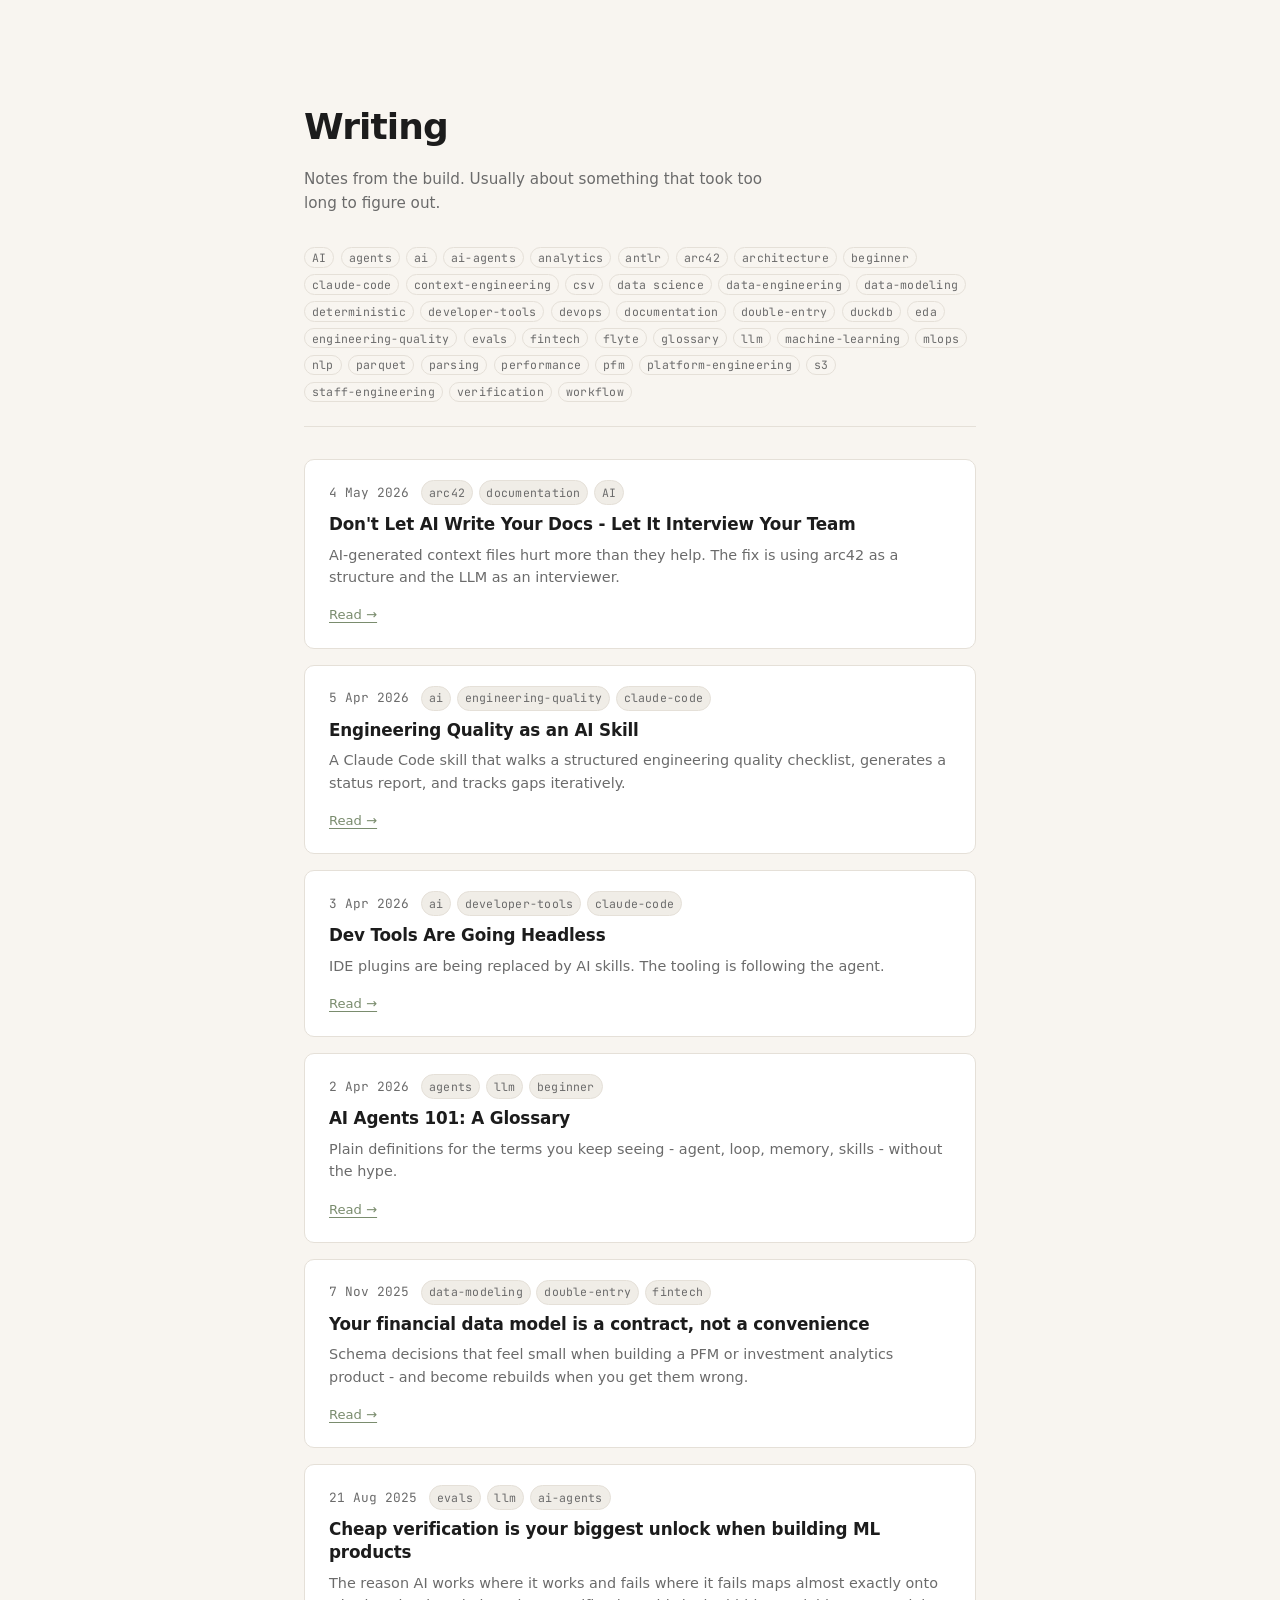
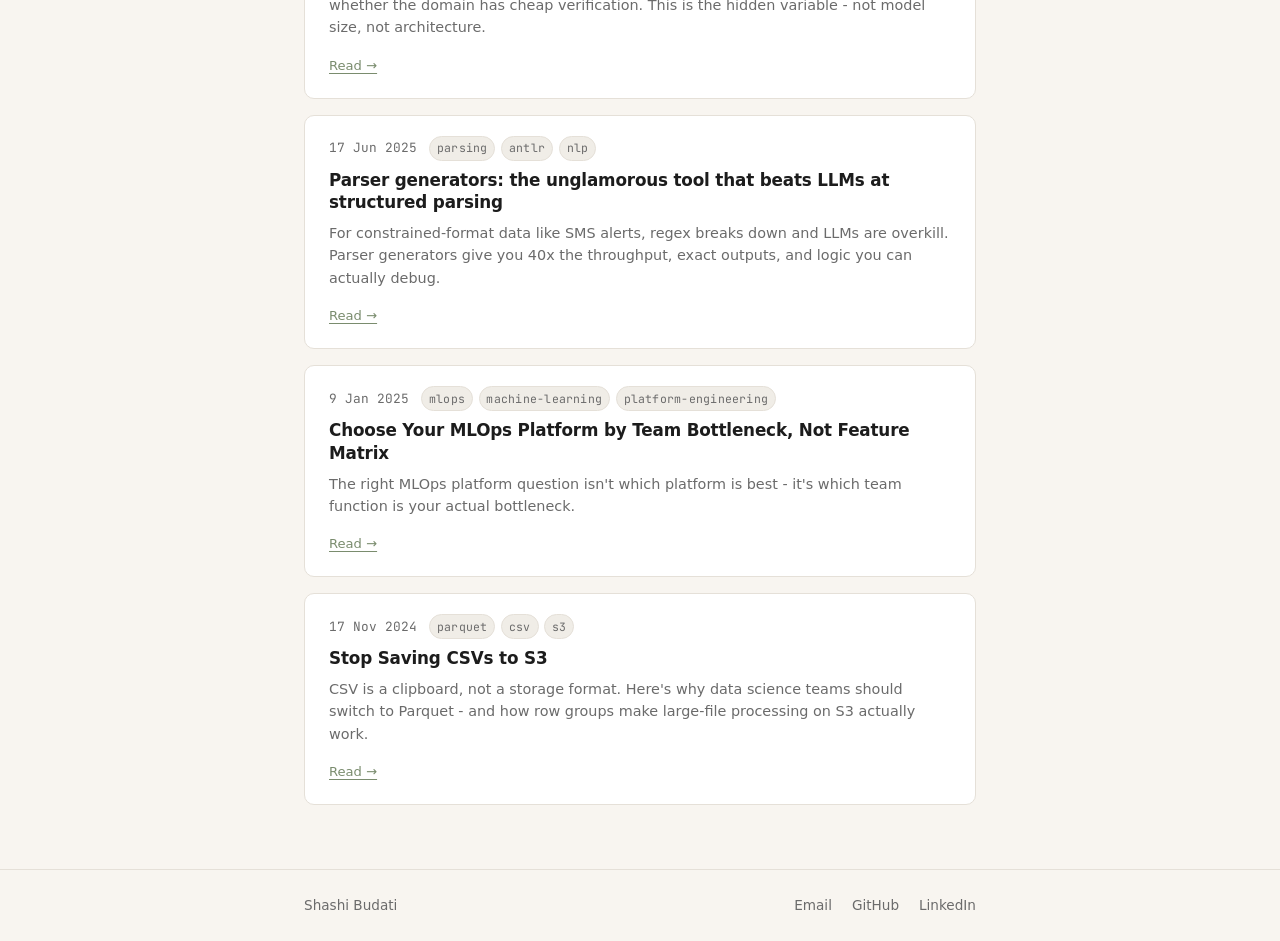
==== commit e8bf6701: "Fix em-dashes" ====
--- a/blog/index.html
+++ b/blog/index.html
@@ -39,4 +39,4 @@
 	animation-fill-mode: both;
 	animation-name: astroFadeIn; }</style></head> <body data-astro-cid-sckkx6r4> <main class="container" data-astro-cid-sckkx6r4>  <div class="writing-page" data-astro-cid-5tznm7mj> <header class="page-header" data-astro-cid-5tznm7mj data-astro-transition-scope="astro-ttj4brqv-1"> <h1 class="page-title" data-astro-cid-5tznm7mj>Writing</h1> <p class="page-desc" data-astro-cid-5tznm7mj>
 Notes from the build. Usually about something that took too long to figure out.
-</p> </header> <div class="tag-cloud" id="tag-cloud" data-astro-cid-5tznm7mj> <button class="tag tag-filter" data-tag="AI" type="button" data-astro-cid-5tznm7mj>AI</button><button class="tag tag-filter" data-tag="agents" type="button" data-astro-cid-5tznm7mj>agents</button><button class="tag tag-filter" data-tag="ai" type="button" data-astro-cid-5tznm7mj>ai</button><button class="tag tag-filter" data-tag="ai-agents" type="button" data-astro-cid-5tznm7mj>ai-agents</button><button class="tag tag-filter" data-tag="analytics" type="button" data-astro-cid-5tznm7mj>analytics</button><button class="tag tag-filter" data-tag="antlr" type="button" data-astro-cid-5tznm7mj>antlr</button><button class="tag tag-filter" data-tag="arc42" type="button" data-astro-cid-5tznm7mj>arc42</button><button class="tag tag-filter" data-tag="architecture" type="button" data-astro-cid-5tznm7mj>architecture</button><button class="tag tag-filter" data-tag="beginner" type="button" data-astro-cid-5tznm7mj>beginner</button><button class="tag tag-filter" data-tag="claude-code" type="button" data-astro-cid-5tznm7mj>claude-code</button><button class="tag tag-filter" data-tag="context-engineering" type="button" data-astro-cid-5tznm7mj>context-engineering</button><button class="tag tag-filter" data-tag="csv" type="button" data-astro-cid-5tznm7mj>csv</button><button class="tag tag-filter" data-tag="data science" type="button" data-astro-cid-5tznm7mj>data science</button><button class="tag tag-filter" data-tag="data-engineering" type="button" data-astro-cid-5tznm7mj>data-engineering</button><button class="tag tag-filter" data-tag="data-modeling" type="button" data-astro-cid-5tznm7mj>data-modeling</button><button class="tag tag-filter" data-tag="deterministic" type="button" data-astro-cid-5tznm7mj>deterministic</button><button class="tag tag-filter" data-tag="developer-tools" type="button" data-astro-cid-5tznm7mj>developer-tools</button><button class="tag tag-filter" data-tag="devops" type="button" data-astro-cid-5tznm7mj>devops</button><button class="tag tag-filter" data-tag="documentation" type="button" data-astro-cid-5tznm7mj>documentation</button><button class="tag tag-filter" data-tag="double-entry" type="button" data-astro-cid-5tznm7mj>double-entry</button><button class="tag tag-filter" data-tag="duckdb" type="button" data-astro-cid-5tznm7mj>duckdb</button><button class="tag tag-filter" data-tag="eda" type="button" data-astro-cid-5tznm7mj>eda</button><button class="tag tag-filter" data-tag="engineering-quality" type="button" data-astro-cid-5tznm7mj>engineering-quality</button><button class="tag tag-filter" data-tag="evals" type="button" data-astro-cid-5tznm7mj>evals</button><button class="tag tag-filter" data-tag="fintech" type="button" data-astro-cid-5tznm7mj>fintech</button><button class="tag tag-filter" data-tag="flyte" type="button" data-astro-cid-5tznm7mj>flyte</button><button class="tag tag-filter" data-tag="glossary" type="button" data-astro-cid-5tznm7mj>glossary</button><button class="tag tag-filter" data-tag="llm" type="button" data-astro-cid-5tznm7mj>llm</button><button class="tag tag-filter" data-tag="machine-learning" type="button" data-astro-cid-5tznm7mj>machine-learning</button><button class="tag tag-filter" data-tag="mlops" type="button" data-astro-cid-5tznm7mj>mlops</button><button class="tag tag-filter" data-tag="nlp" type="button" data-astro-cid-5tznm7mj>nlp</button><button class="tag tag-filter" data-tag="parquet" type="button" data-astro-cid-5tznm7mj>parquet</button><button class="tag tag-filter" data-tag="parsing" type="button" data-astro-cid-5tznm7mj>parsing</button><button class="tag tag-filter" data-tag="performance" type="button" data-astro-cid-5tznm7mj>performance</button><button class="tag tag-filter" data-tag="pfm" type="button" data-astro-cid-5tznm7mj>pfm</button><button class="tag tag-filter" data-tag="platform-engineering" type="button" data-astro-cid-5tznm7mj>platform-engineering</button><button class="tag tag-filter" data-tag="s3" type="button" data-astro-cid-5tznm7mj>s3</button><button class="tag tag-filter" data-tag="staff-engineering" type="button" data-astro-cid-5tznm7mj>staff-engineering</button><button class="tag tag-filter" data-tag="verification" type="button" data-astro-cid-5tznm7mj>verification</button><button class="tag tag-filter" data-tag="workflow" type="button" data-astro-cid-5tznm7mj>workflow</button> </div> <div class="posts-list" id="posts-list" data-astro-cid-5tznm7mj> <div class="post-item" data-tags="arc42,documentation,AI,architecture,context-engineering" data-astro-cid-5tznm7mj> <div class="card" data-astro-cid-iyiqi2so> <div class="card-meta" data-astro-cid-iyiqi2so> <time datetime="2026-05-04" data-astro-cid-iyiqi2so>4 May 2026</time> <div class="tags" data-astro-cid-iyiqi2so> <span class="tag" data-astro-cid-iyiqi2so>arc42</span><span class="tag" data-astro-cid-iyiqi2so>documentation</span><span class="tag" data-astro-cid-iyiqi2so>AI</span> </div> </div> <h3 class="card-title" data-astro-cid-iyiqi2so>Don&#39;t Let AI Write Your Docs — Let It Interview Your Team</h3> <p class="card-desc" data-astro-cid-iyiqi2so>AI-generated context files hurt more than they help. The fix is using arc42 as a structure and the LLM as an interviewer.</p> <a href="/blog/arc42-ai-era-documentation" class="card-cta" data-astro-cid-iyiqi2so>Read →</a> </div>  </div><div class="post-item" data-tags="ai,engineering-quality,claude-code,staff-engineering,devops" data-astro-cid-5tznm7mj> <div class="card" data-astro-cid-iyiqi2so> <div class="card-meta" data-astro-cid-iyiqi2so> <time datetime="2026-04-05" data-astro-cid-iyiqi2so>5 Apr 2026</time> <div class="tags" data-astro-cid-iyiqi2so> <span class="tag" data-astro-cid-iyiqi2so>ai</span><span class="tag" data-astro-cid-iyiqi2so>engineering-quality</span><span class="tag" data-astro-cid-iyiqi2so>claude-code</span> </div> </div> <h3 class="card-title" data-astro-cid-iyiqi2so>Engineering Quality as an AI Skill</h3> <p class="card-desc" data-astro-cid-iyiqi2so>A Claude Code skill that walks a structured engineering quality checklist, generates a status report, and tracks gaps iteratively.</p> <a href="/blog/engineering-quality-ai-skill" class="card-cta" data-astro-cid-iyiqi2so>Read →</a> </div>  </div><div class="post-item" data-tags="ai,developer-tools,claude-code,workflow" data-astro-cid-5tznm7mj> <div class="card" data-astro-cid-iyiqi2so> <div class="card-meta" data-astro-cid-iyiqi2so> <time datetime="2026-04-03" data-astro-cid-iyiqi2so>3 Apr 2026</time> <div class="tags" data-astro-cid-iyiqi2so> <span class="tag" data-astro-cid-iyiqi2so>ai</span><span class="tag" data-astro-cid-iyiqi2so>developer-tools</span><span class="tag" data-astro-cid-iyiqi2so>claude-code</span> </div> </div> <h3 class="card-title" data-astro-cid-iyiqi2so>Dev Tools Are Going Headless</h3> <p class="card-desc" data-astro-cid-iyiqi2so>IDE plugins are being replaced by AI skills. The tooling is following the agent.</p> <a href="/blog/dev-tools-going-headless" class="card-cta" data-astro-cid-iyiqi2so>Read →</a> </div>  </div><div class="post-item" data-tags="agents,llm,beginner,glossary" data-astro-cid-5tznm7mj> <div class="card" data-astro-cid-iyiqi2so> <div class="card-meta" data-astro-cid-iyiqi2so> <time datetime="2026-04-02" data-astro-cid-iyiqi2so>2 Apr 2026</time> <div class="tags" data-astro-cid-iyiqi2so> <span class="tag" data-astro-cid-iyiqi2so>agents</span><span class="tag" data-astro-cid-iyiqi2so>llm</span><span class="tag" data-astro-cid-iyiqi2so>beginner</span> </div> </div> <h3 class="card-title" data-astro-cid-iyiqi2so>AI Agents 101: A Glossary</h3> <p class="card-desc" data-astro-cid-iyiqi2so>Plain definitions for the terms you keep seeing — agent, loop, memory, skills — without the hype.</p> <a href="/blog/ai-agents-101-glossary" class="card-cta" data-astro-cid-iyiqi2so>Read →</a> </div>  </div><div class="post-item" data-tags="data-modeling,double-entry,fintech,analytics,duckdb,pfm" data-astro-cid-5tznm7mj> <div class="card" data-astro-cid-iyiqi2so> <div class="card-meta" data-astro-cid-iyiqi2so> <time datetime="2025-11-07" data-astro-cid-iyiqi2so>7 Nov 2025</time> <div class="tags" data-astro-cid-iyiqi2so> <span class="tag" data-astro-cid-iyiqi2so>data-modeling</span><span class="tag" data-astro-cid-iyiqi2so>double-entry</span><span class="tag" data-astro-cid-iyiqi2so>fintech</span> </div> </div> <h3 class="card-title" data-astro-cid-iyiqi2so>Your financial data model is a contract, not a convenience</h3> <p class="card-desc" data-astro-cid-iyiqi2so>Schema decisions that feel small when building a PFM or investment analytics product — and become rebuilds when you get them wrong.</p> <a href="/blog/financial-data-model-contract" class="card-cta" data-astro-cid-iyiqi2so>Read →</a> </div>  </div><div class="post-item" data-tags="evals,llm,ai-agents,mlops,verification" data-astro-cid-5tznm7mj> <div class="card" data-astro-cid-iyiqi2so> <div class="card-meta" data-astro-cid-iyiqi2so> <time datetime="2025-08-21" data-astro-cid-iyiqi2so>21 Aug 2025</time> <div class="tags" data-astro-cid-iyiqi2so> <span class="tag" data-astro-cid-iyiqi2so>evals</span><span class="tag" data-astro-cid-iyiqi2so>llm</span><span class="tag" data-astro-cid-iyiqi2so>ai-agents</span> </div> </div> <h3 class="card-title" data-astro-cid-iyiqi2so>Cheap verification is your biggest unlock when building ML products</h3> <p class="card-desc" data-astro-cid-iyiqi2so>The reason AI works where it works and fails where it fails maps almost exactly onto whether the domain has cheap verification. This is the hidden variable — not model size, not architecture.</p> <a href="/blog/cheap-verification-signal" class="card-cta" data-astro-cid-iyiqi2so>Read →</a> </div>  </div><div class="post-item" data-tags="parsing,antlr,nlp,performance,deterministic" data-astro-cid-5tznm7mj> <div class="card" data-astro-cid-iyiqi2so> <div class="card-meta" data-astro-cid-iyiqi2so> <time datetime="2025-06-17" data-astro-cid-iyiqi2so>17 Jun 2025</time> <div class="tags" data-astro-cid-iyiqi2so> <span class="tag" data-astro-cid-iyiqi2so>parsing</span><span class="tag" data-astro-cid-iyiqi2so>antlr</span><span class="tag" data-astro-cid-iyiqi2so>nlp</span> </div> </div> <h3 class="card-title" data-astro-cid-iyiqi2so>Parser generators: the unglamorous tool that beats LLMs at structured parsing</h3> <p class="card-desc" data-astro-cid-iyiqi2so>For constrained-format data like SMS alerts, regex breaks down and LLMs are overkill. Parser generators give you 40x the throughput, exact outputs, and logic you can actually debug.</p> <a href="/blog/parser-generators-for-structured-parsing" class="card-cta" data-astro-cid-iyiqi2so>Read →</a> </div>  </div><div class="post-item" data-tags="mlops,machine-learning,platform-engineering,data-engineering" data-astro-cid-5tznm7mj> <div class="card" data-astro-cid-iyiqi2so> <div class="card-meta" data-astro-cid-iyiqi2so> <time datetime="2025-01-09" data-astro-cid-iyiqi2so>9 Jan 2025</time> <div class="tags" data-astro-cid-iyiqi2so> <span class="tag" data-astro-cid-iyiqi2so>mlops</span><span class="tag" data-astro-cid-iyiqi2so>machine-learning</span><span class="tag" data-astro-cid-iyiqi2so>platform-engineering</span> </div> </div> <h3 class="card-title" data-astro-cid-iyiqi2so>Choose Your MLOps Platform by Team Bottleneck, Not Feature Matrix</h3> <p class="card-desc" data-astro-cid-iyiqi2so>The right MLOps platform question isn&#39;t which platform is best — it&#39;s which team function is your actual bottleneck.</p> <a href="/blog/mlops-platform-choice-by-team-function" class="card-cta" data-astro-cid-iyiqi2so>Read →</a> </div>  </div><div class="post-item" data-tags="parquet,csv,s3,flyte,data science,eda" data-astro-cid-5tznm7mj> <div class="card" data-astro-cid-iyiqi2so> <div class="card-meta" data-astro-cid-iyiqi2so> <time datetime="2024-11-17" data-astro-cid-iyiqi2so>17 Nov 2024</time> <div class="tags" data-astro-cid-iyiqi2so> <span class="tag" data-astro-cid-iyiqi2so>parquet</span><span class="tag" data-astro-cid-iyiqi2so>csv</span><span class="tag" data-astro-cid-iyiqi2so>s3</span> </div> </div> <h3 class="card-title" data-astro-cid-iyiqi2so>Stop Saving CSVs to S3</h3> <p class="card-desc" data-astro-cid-iyiqi2so>CSV is a clipboard, not a storage format. Here&#39;s why data science teams should switch to Parquet — and how row groups make large-file processing on S3 actually work.</p> <a href="/blog/stop-saving-csvs-to-s3" class="card-cta" data-astro-cid-iyiqi2so>Read →</a> </div>  </div> </div> </div>  </main> <footer data-astro-cid-sckkx6r4> <div class="container footer-inner" data-astro-cid-sckkx6r4> <a href="/" class="footer-name" data-astro-cid-sckkx6r4>Shashi Budati</a> <div class="footer-links" data-astro-cid-sckkx6r4> <a href="mailto:shashibudati@gmail.com" aria-label="Email" data-astro-cid-sckkx6r4>Email</a> <a href="https://www.github.com/shashi-budati" target="_blank" rel="noopener" aria-label="GitHub" data-astro-cid-sckkx6r4>GitHub</a> <a href="https://www.linkedin.com/in/shashi-budati/" target="_blank" rel="noopener" aria-label="LinkedIn" data-astro-cid-sckkx6r4>LinkedIn</a> </div> </div> </footer> </body></html>  <script type="module">const l=document.querySelectorAll(".tag-filter"),d=document.querySelectorAll(".post-item"),t=new Set;l.forEach(e=>{e.addEventListener("click",()=>{const s=e.dataset.tag;t.has(s)?(t.delete(s),e.classList.remove("active")):(t.add(s),e.classList.add("active")),d.forEach(a=>{const c=a.dataset.tags?.split(",")??[],o=t.size===0||c.some(i=>t.has(i));a.classList.toggle("hidden",!o)})})});</script>+</p> </header> <div class="tag-cloud" id="tag-cloud" data-astro-cid-5tznm7mj> <button class="tag tag-filter" data-tag="AI" type="button" data-astro-cid-5tznm7mj>AI</button><button class="tag tag-filter" data-tag="agents" type="button" data-astro-cid-5tznm7mj>agents</button><button class="tag tag-filter" data-tag="ai" type="button" data-astro-cid-5tznm7mj>ai</button><button class="tag tag-filter" data-tag="ai-agents" type="button" data-astro-cid-5tznm7mj>ai-agents</button><button class="tag tag-filter" data-tag="analytics" type="button" data-astro-cid-5tznm7mj>analytics</button><button class="tag tag-filter" data-tag="antlr" type="button" data-astro-cid-5tznm7mj>antlr</button><button class="tag tag-filter" data-tag="arc42" type="button" data-astro-cid-5tznm7mj>arc42</button><button class="tag tag-filter" data-tag="architecture" type="button" data-astro-cid-5tznm7mj>architecture</button><button class="tag tag-filter" data-tag="beginner" type="button" data-astro-cid-5tznm7mj>beginner</button><button class="tag tag-filter" data-tag="claude-code" type="button" data-astro-cid-5tznm7mj>claude-code</button><button class="tag tag-filter" data-tag="context-engineering" type="button" data-astro-cid-5tznm7mj>context-engineering</button><button class="tag tag-filter" data-tag="csv" type="button" data-astro-cid-5tznm7mj>csv</button><button class="tag tag-filter" data-tag="data science" type="button" data-astro-cid-5tznm7mj>data science</button><button class="tag tag-filter" data-tag="data-engineering" type="button" data-astro-cid-5tznm7mj>data-engineering</button><button class="tag tag-filter" data-tag="data-modeling" type="button" data-astro-cid-5tznm7mj>data-modeling</button><button class="tag tag-filter" data-tag="deterministic" type="button" data-astro-cid-5tznm7mj>deterministic</button><button class="tag tag-filter" data-tag="developer-tools" type="button" data-astro-cid-5tznm7mj>developer-tools</button><button class="tag tag-filter" data-tag="devops" type="button" data-astro-cid-5tznm7mj>devops</button><button class="tag tag-filter" data-tag="documentation" type="button" data-astro-cid-5tznm7mj>documentation</button><button class="tag tag-filter" data-tag="double-entry" type="button" data-astro-cid-5tznm7mj>double-entry</button><button class="tag tag-filter" data-tag="duckdb" type="button" data-astro-cid-5tznm7mj>duckdb</button><button class="tag tag-filter" data-tag="eda" type="button" data-astro-cid-5tznm7mj>eda</button><button class="tag tag-filter" data-tag="engineering-quality" type="button" data-astro-cid-5tznm7mj>engineering-quality</button><button class="tag tag-filter" data-tag="evals" type="button" data-astro-cid-5tznm7mj>evals</button><button class="tag tag-filter" data-tag="fintech" type="button" data-astro-cid-5tznm7mj>fintech</button><button class="tag tag-filter" data-tag="flyte" type="button" data-astro-cid-5tznm7mj>flyte</button><button class="tag tag-filter" data-tag="glossary" type="button" data-astro-cid-5tznm7mj>glossary</button><button class="tag tag-filter" data-tag="llm" type="button" data-astro-cid-5tznm7mj>llm</button><button class="tag tag-filter" data-tag="machine-learning" type="button" data-astro-cid-5tznm7mj>machine-learning</button><button class="tag tag-filter" data-tag="mlops" type="button" data-astro-cid-5tznm7mj>mlops</button><button class="tag tag-filter" data-tag="nlp" type="button" data-astro-cid-5tznm7mj>nlp</button><button class="tag tag-filter" data-tag="parquet" type="button" data-astro-cid-5tznm7mj>parquet</button><button class="tag tag-filter" data-tag="parsing" type="button" data-astro-cid-5tznm7mj>parsing</button><button class="tag tag-filter" data-tag="performance" type="button" data-astro-cid-5tznm7mj>performance</button><button class="tag tag-filter" data-tag="pfm" type="button" data-astro-cid-5tznm7mj>pfm</button><button class="tag tag-filter" data-tag="platform-engineering" type="button" data-astro-cid-5tznm7mj>platform-engineering</button><button class="tag tag-filter" data-tag="s3" type="button" data-astro-cid-5tznm7mj>s3</button><button class="tag tag-filter" data-tag="staff-engineering" type="button" data-astro-cid-5tznm7mj>staff-engineering</button><button class="tag tag-filter" data-tag="verification" type="button" data-astro-cid-5tznm7mj>verification</button><button class="tag tag-filter" data-tag="workflow" type="button" data-astro-cid-5tznm7mj>workflow</button> </div> <div class="posts-list" id="posts-list" data-astro-cid-5tznm7mj> <div class="post-item" data-tags="arc42,documentation,AI,architecture,context-engineering" data-astro-cid-5tznm7mj> <div class="card" data-astro-cid-iyiqi2so> <div class="card-meta" data-astro-cid-iyiqi2so> <time datetime="2026-05-04" data-astro-cid-iyiqi2so>4 May 2026</time> <div class="tags" data-astro-cid-iyiqi2so> <span class="tag" data-astro-cid-iyiqi2so>arc42</span><span class="tag" data-astro-cid-iyiqi2so>documentation</span><span class="tag" data-astro-cid-iyiqi2so>AI</span> </div> </div> <h3 class="card-title" data-astro-cid-iyiqi2so>Don&#39;t Let AI Write Your Docs - Let It Interview Your Team</h3> <p class="card-desc" data-astro-cid-iyiqi2so>AI-generated context files hurt more than they help. The fix is using arc42 as a structure and the LLM as an interviewer.</p> <a href="/blog/arc42-ai-era-documentation" class="card-cta" data-astro-cid-iyiqi2so>Read →</a> </div>  </div><div class="post-item" data-tags="ai,engineering-quality,claude-code,staff-engineering,devops" data-astro-cid-5tznm7mj> <div class="card" data-astro-cid-iyiqi2so> <div class="card-meta" data-astro-cid-iyiqi2so> <time datetime="2026-04-05" data-astro-cid-iyiqi2so>5 Apr 2026</time> <div class="tags" data-astro-cid-iyiqi2so> <span class="tag" data-astro-cid-iyiqi2so>ai</span><span class="tag" data-astro-cid-iyiqi2so>engineering-quality</span><span class="tag" data-astro-cid-iyiqi2so>claude-code</span> </div> </div> <h3 class="card-title" data-astro-cid-iyiqi2so>Engineering Quality as an AI Skill</h3> <p class="card-desc" data-astro-cid-iyiqi2so>A Claude Code skill that walks a structured engineering quality checklist, generates a status report, and tracks gaps iteratively.</p> <a href="/blog/engineering-quality-ai-skill" class="card-cta" data-astro-cid-iyiqi2so>Read →</a> </div>  </div><div class="post-item" data-tags="ai,developer-tools,claude-code,workflow" data-astro-cid-5tznm7mj> <div class="card" data-astro-cid-iyiqi2so> <div class="card-meta" data-astro-cid-iyiqi2so> <time datetime="2026-04-03" data-astro-cid-iyiqi2so>3 Apr 2026</time> <div class="tags" data-astro-cid-iyiqi2so> <span class="tag" data-astro-cid-iyiqi2so>ai</span><span class="tag" data-astro-cid-iyiqi2so>developer-tools</span><span class="tag" data-astro-cid-iyiqi2so>claude-code</span> </div> </div> <h3 class="card-title" data-astro-cid-iyiqi2so>Dev Tools Are Going Headless</h3> <p class="card-desc" data-astro-cid-iyiqi2so>IDE plugins are being replaced by AI skills. The tooling is following the agent.</p> <a href="/blog/dev-tools-going-headless" class="card-cta" data-astro-cid-iyiqi2so>Read →</a> </div>  </div><div class="post-item" data-tags="agents,llm,beginner,glossary" data-astro-cid-5tznm7mj> <div class="card" data-astro-cid-iyiqi2so> <div class="card-meta" data-astro-cid-iyiqi2so> <time datetime="2026-04-02" data-astro-cid-iyiqi2so>2 Apr 2026</time> <div class="tags" data-astro-cid-iyiqi2so> <span class="tag" data-astro-cid-iyiqi2so>agents</span><span class="tag" data-astro-cid-iyiqi2so>llm</span><span class="tag" data-astro-cid-iyiqi2so>beginner</span> </div> </div> <h3 class="card-title" data-astro-cid-iyiqi2so>AI Agents 101: A Glossary</h3> <p class="card-desc" data-astro-cid-iyiqi2so>Plain definitions for the terms you keep seeing - agent, loop, memory, skills - without the hype.</p> <a href="/blog/ai-agents-101-glossary" class="card-cta" data-astro-cid-iyiqi2so>Read →</a> </div>  </div><div class="post-item" data-tags="data-modeling,double-entry,fintech,analytics,duckdb,pfm" data-astro-cid-5tznm7mj> <div class="card" data-astro-cid-iyiqi2so> <div class="card-meta" data-astro-cid-iyiqi2so> <time datetime="2025-11-07" data-astro-cid-iyiqi2so>7 Nov 2025</time> <div class="tags" data-astro-cid-iyiqi2so> <span class="tag" data-astro-cid-iyiqi2so>data-modeling</span><span class="tag" data-astro-cid-iyiqi2so>double-entry</span><span class="tag" data-astro-cid-iyiqi2so>fintech</span> </div> </div> <h3 class="card-title" data-astro-cid-iyiqi2so>Your financial data model is a contract, not a convenience</h3> <p class="card-desc" data-astro-cid-iyiqi2so>Schema decisions that feel small when building a PFM or investment analytics product - and become rebuilds when you get them wrong.</p> <a href="/blog/financial-data-model-contract" class="card-cta" data-astro-cid-iyiqi2so>Read →</a> </div>  </div><div class="post-item" data-tags="evals,llm,ai-agents,mlops,verification" data-astro-cid-5tznm7mj> <div class="card" data-astro-cid-iyiqi2so> <div class="card-meta" data-astro-cid-iyiqi2so> <time datetime="2025-08-21" data-astro-cid-iyiqi2so>21 Aug 2025</time> <div class="tags" data-astro-cid-iyiqi2so> <span class="tag" data-astro-cid-iyiqi2so>evals</span><span class="tag" data-astro-cid-iyiqi2so>llm</span><span class="tag" data-astro-cid-iyiqi2so>ai-agents</span> </div> </div> <h3 class="card-title" data-astro-cid-iyiqi2so>Cheap verification is your biggest unlock when building ML products</h3> <p class="card-desc" data-astro-cid-iyiqi2so>The reason AI works where it works and fails where it fails maps almost exactly onto whether the domain has cheap verification. This is the hidden variable - not model size, not architecture.</p> <a href="/blog/cheap-verification-signal" class="card-cta" data-astro-cid-iyiqi2so>Read →</a> </div>  </div><div class="post-item" data-tags="parsing,antlr,nlp,performance,deterministic" data-astro-cid-5tznm7mj> <div class="card" data-astro-cid-iyiqi2so> <div class="card-meta" data-astro-cid-iyiqi2so> <time datetime="2025-06-17" data-astro-cid-iyiqi2so>17 Jun 2025</time> <div class="tags" data-astro-cid-iyiqi2so> <span class="tag" data-astro-cid-iyiqi2so>parsing</span><span class="tag" data-astro-cid-iyiqi2so>antlr</span><span class="tag" data-astro-cid-iyiqi2so>nlp</span> </div> </div> <h3 class="card-title" data-astro-cid-iyiqi2so>Parser generators: the unglamorous tool that beats LLMs at structured parsing</h3> <p class="card-desc" data-astro-cid-iyiqi2so>For constrained-format data like SMS alerts, regex breaks down and LLMs are overkill. Parser generators give you 40x the throughput, exact outputs, and logic you can actually debug.</p> <a href="/blog/parser-generators-for-structured-parsing" class="card-cta" data-astro-cid-iyiqi2so>Read →</a> </div>  </div><div class="post-item" data-tags="mlops,machine-learning,platform-engineering,data-engineering" data-astro-cid-5tznm7mj> <div class="card" data-astro-cid-iyiqi2so> <div class="card-meta" data-astro-cid-iyiqi2so> <time datetime="2025-01-09" data-astro-cid-iyiqi2so>9 Jan 2025</time> <div class="tags" data-astro-cid-iyiqi2so> <span class="tag" data-astro-cid-iyiqi2so>mlops</span><span class="tag" data-astro-cid-iyiqi2so>machine-learning</span><span class="tag" data-astro-cid-iyiqi2so>platform-engineering</span> </div> </div> <h3 class="card-title" data-astro-cid-iyiqi2so>Choose Your MLOps Platform by Team Bottleneck, Not Feature Matrix</h3> <p class="card-desc" data-astro-cid-iyiqi2so>The right MLOps platform question isn&#39;t which platform is best - it&#39;s which team function is your actual bottleneck.</p> <a href="/blog/mlops-platform-choice-by-team-function" class="card-cta" data-astro-cid-iyiqi2so>Read →</a> </div>  </div><div class="post-item" data-tags="parquet,csv,s3,flyte,data science,eda" data-astro-cid-5tznm7mj> <div class="card" data-astro-cid-iyiqi2so> <div class="card-meta" data-astro-cid-iyiqi2so> <time datetime="2024-11-17" data-astro-cid-iyiqi2so>17 Nov 2024</time> <div class="tags" data-astro-cid-iyiqi2so> <span class="tag" data-astro-cid-iyiqi2so>parquet</span><span class="tag" data-astro-cid-iyiqi2so>csv</span><span class="tag" data-astro-cid-iyiqi2so>s3</span> </div> </div> <h3 class="card-title" data-astro-cid-iyiqi2so>Stop Saving CSVs to S3</h3> <p class="card-desc" data-astro-cid-iyiqi2so>CSV is a clipboard, not a storage format. Here&#39;s why data science teams should switch to Parquet - and how row groups make large-file processing on S3 actually work.</p> <a href="/blog/stop-saving-csvs-to-s3" class="card-cta" data-astro-cid-iyiqi2so>Read →</a> </div>  </div> </div> </div>  </main> <footer data-astro-cid-sckkx6r4> <div class="container footer-inner" data-astro-cid-sckkx6r4> <a href="/" class="footer-name" data-astro-cid-sckkx6r4>Shashi Budati</a> <div class="footer-links" data-astro-cid-sckkx6r4> <a href="mailto:shashibudati@gmail.com" aria-label="Email" data-astro-cid-sckkx6r4>Email</a> <a href="https://www.github.com/shashi-budati" target="_blank" rel="noopener" aria-label="GitHub" data-astro-cid-sckkx6r4>GitHub</a> <a href="https://www.linkedin.com/in/shashi-budati/" target="_blank" rel="noopener" aria-label="LinkedIn" data-astro-cid-sckkx6r4>LinkedIn</a> </div> </div> </footer> </body></html>  <script type="module">const l=document.querySelectorAll(".tag-filter"),d=document.querySelectorAll(".post-item"),t=new Set;l.forEach(e=>{e.addEventListener("click",()=>{const s=e.dataset.tag;t.has(s)?(t.delete(s),e.classList.remove("active")):(t.add(s),e.classList.add("active")),d.forEach(a=>{const c=a.dataset.tags?.split(",")??[],o=t.size===0||c.some(i=>t.has(i));a.classList.toggle("hidden",!o)})})});</script>
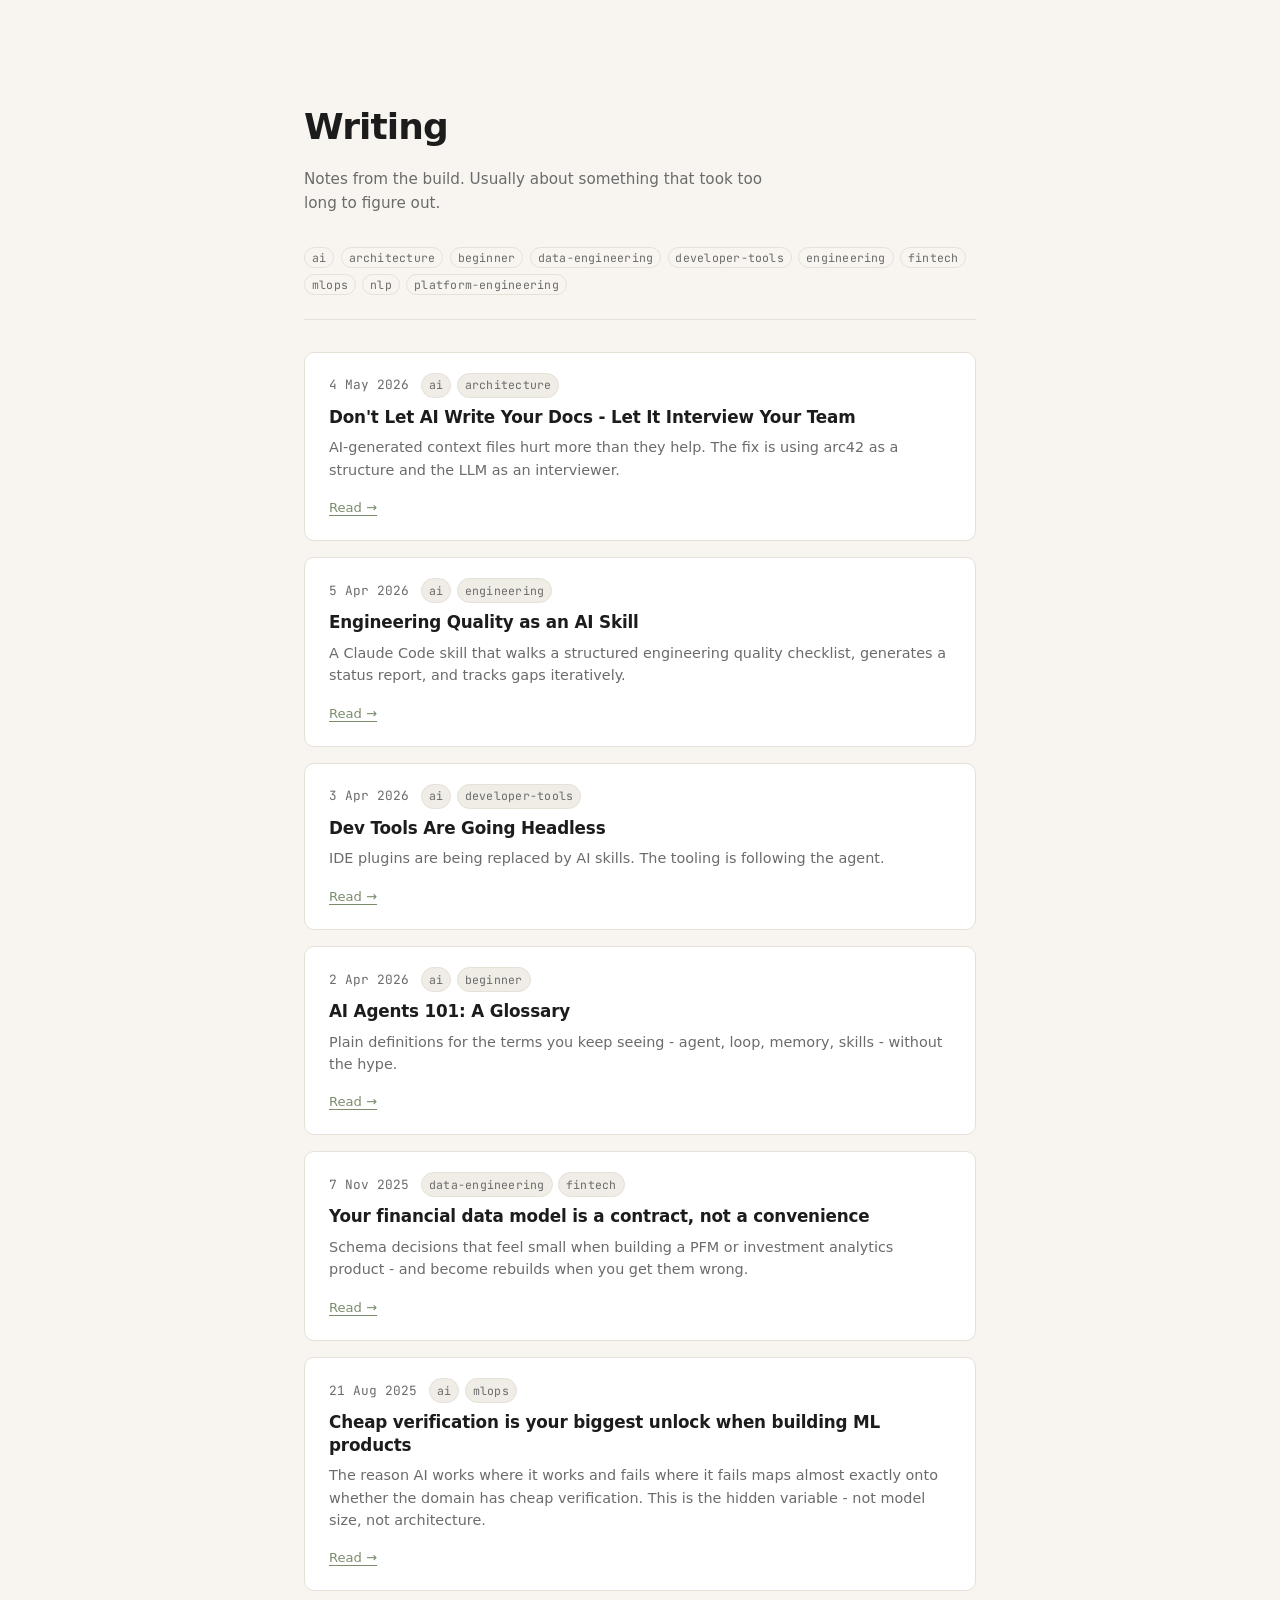
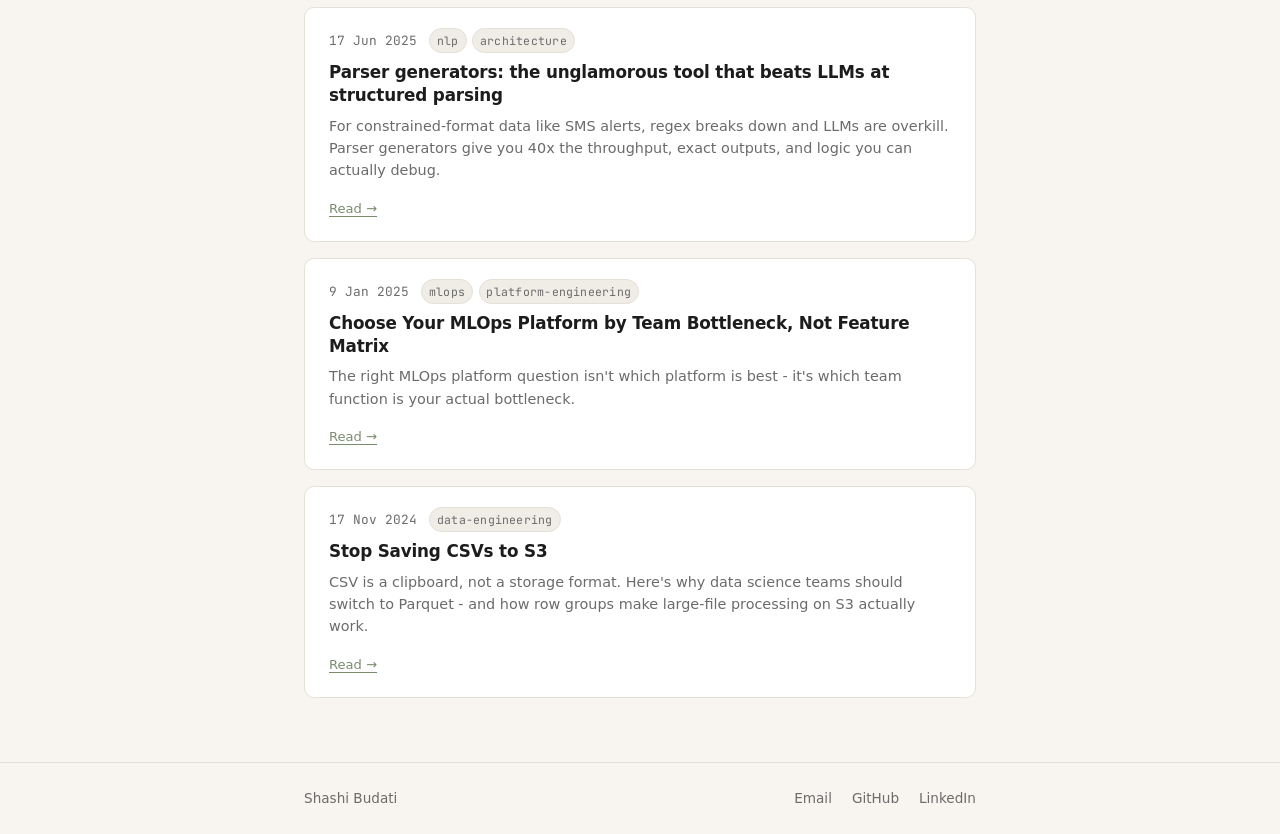
==== commit 7384fa1b: "Update tags" ====
--- a/blog/index.html
+++ b/blog/index.html
@@ -39,4 +39,4 @@
 	animation-fill-mode: both;
 	animation-name: astroFadeIn; }</style></head> <body data-astro-cid-sckkx6r4> <main class="container" data-astro-cid-sckkx6r4>  <div class="writing-page" data-astro-cid-5tznm7mj> <header class="page-header" data-astro-cid-5tznm7mj data-astro-transition-scope="astro-ttj4brqv-1"> <h1 class="page-title" data-astro-cid-5tznm7mj>Writing</h1> <p class="page-desc" data-astro-cid-5tznm7mj>
 Notes from the build. Usually about something that took too long to figure out.
-</p> </header> <div class="tag-cloud" id="tag-cloud" data-astro-cid-5tznm7mj> <button class="tag tag-filter" data-tag="AI" type="button" data-astro-cid-5tznm7mj>AI</button><button class="tag tag-filter" data-tag="agents" type="button" data-astro-cid-5tznm7mj>agents</button><button class="tag tag-filter" data-tag="ai" type="button" data-astro-cid-5tznm7mj>ai</button><button class="tag tag-filter" data-tag="ai-agents" type="button" data-astro-cid-5tznm7mj>ai-agents</button><button class="tag tag-filter" data-tag="analytics" type="button" data-astro-cid-5tznm7mj>analytics</button><button class="tag tag-filter" data-tag="antlr" type="button" data-astro-cid-5tznm7mj>antlr</button><button class="tag tag-filter" data-tag="arc42" type="button" data-astro-cid-5tznm7mj>arc42</button><button class="tag tag-filter" data-tag="architecture" type="button" data-astro-cid-5tznm7mj>architecture</button><button class="tag tag-filter" data-tag="beginner" type="button" data-astro-cid-5tznm7mj>beginner</button><button class="tag tag-filter" data-tag="claude-code" type="button" data-astro-cid-5tznm7mj>claude-code</button><button class="tag tag-filter" data-tag="context-engineering" type="button" data-astro-cid-5tznm7mj>context-engineering</button><button class="tag tag-filter" data-tag="csv" type="button" data-astro-cid-5tznm7mj>csv</button><button class="tag tag-filter" data-tag="data science" type="button" data-astro-cid-5tznm7mj>data science</button><button class="tag tag-filter" data-tag="data-engineering" type="button" data-astro-cid-5tznm7mj>data-engineering</button><button class="tag tag-filter" data-tag="data-modeling" type="button" data-astro-cid-5tznm7mj>data-modeling</button><button class="tag tag-filter" data-tag="deterministic" type="button" data-astro-cid-5tznm7mj>deterministic</button><button class="tag tag-filter" data-tag="developer-tools" type="button" data-astro-cid-5tznm7mj>developer-tools</button><button class="tag tag-filter" data-tag="devops" type="button" data-astro-cid-5tznm7mj>devops</button><button class="tag tag-filter" data-tag="documentation" type="button" data-astro-cid-5tznm7mj>documentation</button><button class="tag tag-filter" data-tag="double-entry" type="button" data-astro-cid-5tznm7mj>double-entry</button><button class="tag tag-filter" data-tag="duckdb" type="button" data-astro-cid-5tznm7mj>duckdb</button><button class="tag tag-filter" data-tag="eda" type="button" data-astro-cid-5tznm7mj>eda</button><button class="tag tag-filter" data-tag="engineering-quality" type="button" data-astro-cid-5tznm7mj>engineering-quality</button><button class="tag tag-filter" data-tag="evals" type="button" data-astro-cid-5tznm7mj>evals</button><button class="tag tag-filter" data-tag="fintech" type="button" data-astro-cid-5tznm7mj>fintech</button><button class="tag tag-filter" data-tag="flyte" type="button" data-astro-cid-5tznm7mj>flyte</button><button class="tag tag-filter" data-tag="glossary" type="button" data-astro-cid-5tznm7mj>glossary</button><button class="tag tag-filter" data-tag="llm" type="button" data-astro-cid-5tznm7mj>llm</button><button class="tag tag-filter" data-tag="machine-learning" type="button" data-astro-cid-5tznm7mj>machine-learning</button><button class="tag tag-filter" data-tag="mlops" type="button" data-astro-cid-5tznm7mj>mlops</button><button class="tag tag-filter" data-tag="nlp" type="button" data-astro-cid-5tznm7mj>nlp</button><button class="tag tag-filter" data-tag="parquet" type="button" data-astro-cid-5tznm7mj>parquet</button><button class="tag tag-filter" data-tag="parsing" type="button" data-astro-cid-5tznm7mj>parsing</button><button class="tag tag-filter" data-tag="performance" type="button" data-astro-cid-5tznm7mj>performance</button><button class="tag tag-filter" data-tag="pfm" type="button" data-astro-cid-5tznm7mj>pfm</button><button class="tag tag-filter" data-tag="platform-engineering" type="button" data-astro-cid-5tznm7mj>platform-engineering</button><button class="tag tag-filter" data-tag="s3" type="button" data-astro-cid-5tznm7mj>s3</button><button class="tag tag-filter" data-tag="staff-engineering" type="button" data-astro-cid-5tznm7mj>staff-engineering</button><button class="tag tag-filter" data-tag="verification" type="button" data-astro-cid-5tznm7mj>verification</button><button class="tag tag-filter" data-tag="workflow" type="button" data-astro-cid-5tznm7mj>workflow</button> </div> <div class="posts-list" id="posts-list" data-astro-cid-5tznm7mj> <div class="post-item" data-tags="arc42,documentation,AI,architecture,context-engineering" data-astro-cid-5tznm7mj> <div class="card" data-astro-cid-iyiqi2so> <div class="card-meta" data-astro-cid-iyiqi2so> <time datetime="2026-05-04" data-astro-cid-iyiqi2so>4 May 2026</time> <div class="tags" data-astro-cid-iyiqi2so> <span class="tag" data-astro-cid-iyiqi2so>arc42</span><span class="tag" data-astro-cid-iyiqi2so>documentation</span><span class="tag" data-astro-cid-iyiqi2so>AI</span> </div> </div> <h3 class="card-title" data-astro-cid-iyiqi2so>Don&#39;t Let AI Write Your Docs - Let It Interview Your Team</h3> <p class="card-desc" data-astro-cid-iyiqi2so>AI-generated context files hurt more than they help. The fix is using arc42 as a structure and the LLM as an interviewer.</p> <a href="/blog/arc42-ai-era-documentation" class="card-cta" data-astro-cid-iyiqi2so>Read →</a> </div>  </div><div class="post-item" data-tags="ai,engineering-quality,claude-code,staff-engineering,devops" data-astro-cid-5tznm7mj> <div class="card" data-astro-cid-iyiqi2so> <div class="card-meta" data-astro-cid-iyiqi2so> <time datetime="2026-04-05" data-astro-cid-iyiqi2so>5 Apr 2026</time> <div class="tags" data-astro-cid-iyiqi2so> <span class="tag" data-astro-cid-iyiqi2so>ai</span><span class="tag" data-astro-cid-iyiqi2so>engineering-quality</span><span class="tag" data-astro-cid-iyiqi2so>claude-code</span> </div> </div> <h3 class="card-title" data-astro-cid-iyiqi2so>Engineering Quality as an AI Skill</h3> <p class="card-desc" data-astro-cid-iyiqi2so>A Claude Code skill that walks a structured engineering quality checklist, generates a status report, and tracks gaps iteratively.</p> <a href="/blog/engineering-quality-ai-skill" class="card-cta" data-astro-cid-iyiqi2so>Read →</a> </div>  </div><div class="post-item" data-tags="ai,developer-tools,claude-code,workflow" data-astro-cid-5tznm7mj> <div class="card" data-astro-cid-iyiqi2so> <div class="card-meta" data-astro-cid-iyiqi2so> <time datetime="2026-04-03" data-astro-cid-iyiqi2so>3 Apr 2026</time> <div class="tags" data-astro-cid-iyiqi2so> <span class="tag" data-astro-cid-iyiqi2so>ai</span><span class="tag" data-astro-cid-iyiqi2so>developer-tools</span><span class="tag" data-astro-cid-iyiqi2so>claude-code</span> </div> </div> <h3 class="card-title" data-astro-cid-iyiqi2so>Dev Tools Are Going Headless</h3> <p class="card-desc" data-astro-cid-iyiqi2so>IDE plugins are being replaced by AI skills. The tooling is following the agent.</p> <a href="/blog/dev-tools-going-headless" class="card-cta" data-astro-cid-iyiqi2so>Read →</a> </div>  </div><div class="post-item" data-tags="agents,llm,beginner,glossary" data-astro-cid-5tznm7mj> <div class="card" data-astro-cid-iyiqi2so> <div class="card-meta" data-astro-cid-iyiqi2so> <time datetime="2026-04-02" data-astro-cid-iyiqi2so>2 Apr 2026</time> <div class="tags" data-astro-cid-iyiqi2so> <span class="tag" data-astro-cid-iyiqi2so>agents</span><span class="tag" data-astro-cid-iyiqi2so>llm</span><span class="tag" data-astro-cid-iyiqi2so>beginner</span> </div> </div> <h3 class="card-title" data-astro-cid-iyiqi2so>AI Agents 101: A Glossary</h3> <p class="card-desc" data-astro-cid-iyiqi2so>Plain definitions for the terms you keep seeing - agent, loop, memory, skills - without the hype.</p> <a href="/blog/ai-agents-101-glossary" class="card-cta" data-astro-cid-iyiqi2so>Read →</a> </div>  </div><div class="post-item" data-tags="data-modeling,double-entry,fintech,analytics,duckdb,pfm" data-astro-cid-5tznm7mj> <div class="card" data-astro-cid-iyiqi2so> <div class="card-meta" data-astro-cid-iyiqi2so> <time datetime="2025-11-07" data-astro-cid-iyiqi2so>7 Nov 2025</time> <div class="tags" data-astro-cid-iyiqi2so> <span class="tag" data-astro-cid-iyiqi2so>data-modeling</span><span class="tag" data-astro-cid-iyiqi2so>double-entry</span><span class="tag" data-astro-cid-iyiqi2so>fintech</span> </div> </div> <h3 class="card-title" data-astro-cid-iyiqi2so>Your financial data model is a contract, not a convenience</h3> <p class="card-desc" data-astro-cid-iyiqi2so>Schema decisions that feel small when building a PFM or investment analytics product - and become rebuilds when you get them wrong.</p> <a href="/blog/financial-data-model-contract" class="card-cta" data-astro-cid-iyiqi2so>Read →</a> </div>  </div><div class="post-item" data-tags="evals,llm,ai-agents,mlops,verification" data-astro-cid-5tznm7mj> <div class="card" data-astro-cid-iyiqi2so> <div class="card-meta" data-astro-cid-iyiqi2so> <time datetime="2025-08-21" data-astro-cid-iyiqi2so>21 Aug 2025</time> <div class="tags" data-astro-cid-iyiqi2so> <span class="tag" data-astro-cid-iyiqi2so>evals</span><span class="tag" data-astro-cid-iyiqi2so>llm</span><span class="tag" data-astro-cid-iyiqi2so>ai-agents</span> </div> </div> <h3 class="card-title" data-astro-cid-iyiqi2so>Cheap verification is your biggest unlock when building ML products</h3> <p class="card-desc" data-astro-cid-iyiqi2so>The reason AI works where it works and fails where it fails maps almost exactly onto whether the domain has cheap verification. This is the hidden variable - not model size, not architecture.</p> <a href="/blog/cheap-verification-signal" class="card-cta" data-astro-cid-iyiqi2so>Read →</a> </div>  </div><div class="post-item" data-tags="parsing,antlr,nlp,performance,deterministic" data-astro-cid-5tznm7mj> <div class="card" data-astro-cid-iyiqi2so> <div class="card-meta" data-astro-cid-iyiqi2so> <time datetime="2025-06-17" data-astro-cid-iyiqi2so>17 Jun 2025</time> <div class="tags" data-astro-cid-iyiqi2so> <span class="tag" data-astro-cid-iyiqi2so>parsing</span><span class="tag" data-astro-cid-iyiqi2so>antlr</span><span class="tag" data-astro-cid-iyiqi2so>nlp</span> </div> </div> <h3 class="card-title" data-astro-cid-iyiqi2so>Parser generators: the unglamorous tool that beats LLMs at structured parsing</h3> <p class="card-desc" data-astro-cid-iyiqi2so>For constrained-format data like SMS alerts, regex breaks down and LLMs are overkill. Parser generators give you 40x the throughput, exact outputs, and logic you can actually debug.</p> <a href="/blog/parser-generators-for-structured-parsing" class="card-cta" data-astro-cid-iyiqi2so>Read →</a> </div>  </div><div class="post-item" data-tags="mlops,machine-learning,platform-engineering,data-engineering" data-astro-cid-5tznm7mj> <div class="card" data-astro-cid-iyiqi2so> <div class="card-meta" data-astro-cid-iyiqi2so> <time datetime="2025-01-09" data-astro-cid-iyiqi2so>9 Jan 2025</time> <div class="tags" data-astro-cid-iyiqi2so> <span class="tag" data-astro-cid-iyiqi2so>mlops</span><span class="tag" data-astro-cid-iyiqi2so>machine-learning</span><span class="tag" data-astro-cid-iyiqi2so>platform-engineering</span> </div> </div> <h3 class="card-title" data-astro-cid-iyiqi2so>Choose Your MLOps Platform by Team Bottleneck, Not Feature Matrix</h3> <p class="card-desc" data-astro-cid-iyiqi2so>The right MLOps platform question isn&#39;t which platform is best - it&#39;s which team function is your actual bottleneck.</p> <a href="/blog/mlops-platform-choice-by-team-function" class="card-cta" data-astro-cid-iyiqi2so>Read →</a> </div>  </div><div class="post-item" data-tags="parquet,csv,s3,flyte,data science,eda" data-astro-cid-5tznm7mj> <div class="card" data-astro-cid-iyiqi2so> <div class="card-meta" data-astro-cid-iyiqi2so> <time datetime="2024-11-17" data-astro-cid-iyiqi2so>17 Nov 2024</time> <div class="tags" data-astro-cid-iyiqi2so> <span class="tag" data-astro-cid-iyiqi2so>parquet</span><span class="tag" data-astro-cid-iyiqi2so>csv</span><span class="tag" data-astro-cid-iyiqi2so>s3</span> </div> </div> <h3 class="card-title" data-astro-cid-iyiqi2so>Stop Saving CSVs to S3</h3> <p class="card-desc" data-astro-cid-iyiqi2so>CSV is a clipboard, not a storage format. Here&#39;s why data science teams should switch to Parquet - and how row groups make large-file processing on S3 actually work.</p> <a href="/blog/stop-saving-csvs-to-s3" class="card-cta" data-astro-cid-iyiqi2so>Read →</a> </div>  </div> </div> </div>  </main> <footer data-astro-cid-sckkx6r4> <div class="container footer-inner" data-astro-cid-sckkx6r4> <a href="/" class="footer-name" data-astro-cid-sckkx6r4>Shashi Budati</a> <div class="footer-links" data-astro-cid-sckkx6r4> <a href="mailto:shashibudati@gmail.com" aria-label="Email" data-astro-cid-sckkx6r4>Email</a> <a href="https://www.github.com/shashi-budati" target="_blank" rel="noopener" aria-label="GitHub" data-astro-cid-sckkx6r4>GitHub</a> <a href="https://www.linkedin.com/in/shashi-budati/" target="_blank" rel="noopener" aria-label="LinkedIn" data-astro-cid-sckkx6r4>LinkedIn</a> </div> </div> </footer> </body></html>  <script type="module">const l=document.querySelectorAll(".tag-filter"),d=document.querySelectorAll(".post-item"),t=new Set;l.forEach(e=>{e.addEventListener("click",()=>{const s=e.dataset.tag;t.has(s)?(t.delete(s),e.classList.remove("active")):(t.add(s),e.classList.add("active")),d.forEach(a=>{const c=a.dataset.tags?.split(",")??[],o=t.size===0||c.some(i=>t.has(i));a.classList.toggle("hidden",!o)})})});</script>+</p> </header> <div class="tag-cloud" id="tag-cloud" data-astro-cid-5tznm7mj> <button class="tag tag-filter" data-tag="ai" type="button" data-astro-cid-5tznm7mj>ai</button><button class="tag tag-filter" data-tag="architecture" type="button" data-astro-cid-5tznm7mj>architecture</button><button class="tag tag-filter" data-tag="beginner" type="button" data-astro-cid-5tznm7mj>beginner</button><button class="tag tag-filter" data-tag="data-engineering" type="button" data-astro-cid-5tznm7mj>data-engineering</button><button class="tag tag-filter" data-tag="developer-tools" type="button" data-astro-cid-5tznm7mj>developer-tools</button><button class="tag tag-filter" data-tag="engineering" type="button" data-astro-cid-5tznm7mj>engineering</button><button class="tag tag-filter" data-tag="fintech" type="button" data-astro-cid-5tznm7mj>fintech</button><button class="tag tag-filter" data-tag="mlops" type="button" data-astro-cid-5tznm7mj>mlops</button><button class="tag tag-filter" data-tag="nlp" type="button" data-astro-cid-5tznm7mj>nlp</button><button class="tag tag-filter" data-tag="platform-engineering" type="button" data-astro-cid-5tznm7mj>platform-engineering</button> </div> <div class="posts-list" id="posts-list" data-astro-cid-5tznm7mj> <div class="post-item" data-tags="ai,architecture" data-astro-cid-5tznm7mj> <div class="card" data-astro-cid-iyiqi2so> <div class="card-meta" data-astro-cid-iyiqi2so> <time datetime="2026-05-04" data-astro-cid-iyiqi2so>4 May 2026</time> <div class="tags" data-astro-cid-iyiqi2so> <span class="tag" data-astro-cid-iyiqi2so>ai</span><span class="tag" data-astro-cid-iyiqi2so>architecture</span> </div> </div> <h3 class="card-title" data-astro-cid-iyiqi2so>Don&#39;t Let AI Write Your Docs - Let It Interview Your Team</h3> <p class="card-desc" data-astro-cid-iyiqi2so>AI-generated context files hurt more than they help. The fix is using arc42 as a structure and the LLM as an interviewer.</p> <a href="/blog/arc42-ai-era-documentation" class="card-cta" data-astro-cid-iyiqi2so>Read →</a> </div>  </div><div class="post-item" data-tags="ai,engineering" data-astro-cid-5tznm7mj> <div class="card" data-astro-cid-iyiqi2so> <div class="card-meta" data-astro-cid-iyiqi2so> <time datetime="2026-04-05" data-astro-cid-iyiqi2so>5 Apr 2026</time> <div class="tags" data-astro-cid-iyiqi2so> <span class="tag" data-astro-cid-iyiqi2so>ai</span><span class="tag" data-astro-cid-iyiqi2so>engineering</span> </div> </div> <h3 class="card-title" data-astro-cid-iyiqi2so>Engineering Quality as an AI Skill</h3> <p class="card-desc" data-astro-cid-iyiqi2so>A Claude Code skill that walks a structured engineering quality checklist, generates a status report, and tracks gaps iteratively.</p> <a href="/blog/engineering-quality-ai-skill" class="card-cta" data-astro-cid-iyiqi2so>Read →</a> </div>  </div><div class="post-item" data-tags="ai,developer-tools" data-astro-cid-5tznm7mj> <div class="card" data-astro-cid-iyiqi2so> <div class="card-meta" data-astro-cid-iyiqi2so> <time datetime="2026-04-03" data-astro-cid-iyiqi2so>3 Apr 2026</time> <div class="tags" data-astro-cid-iyiqi2so> <span class="tag" data-astro-cid-iyiqi2so>ai</span><span class="tag" data-astro-cid-iyiqi2so>developer-tools</span> </div> </div> <h3 class="card-title" data-astro-cid-iyiqi2so>Dev Tools Are Going Headless</h3> <p class="card-desc" data-astro-cid-iyiqi2so>IDE plugins are being replaced by AI skills. The tooling is following the agent.</p> <a href="/blog/dev-tools-going-headless" class="card-cta" data-astro-cid-iyiqi2so>Read →</a> </div>  </div><div class="post-item" data-tags="ai,beginner" data-astro-cid-5tznm7mj> <div class="card" data-astro-cid-iyiqi2so> <div class="card-meta" data-astro-cid-iyiqi2so> <time datetime="2026-04-02" data-astro-cid-iyiqi2so>2 Apr 2026</time> <div class="tags" data-astro-cid-iyiqi2so> <span class="tag" data-astro-cid-iyiqi2so>ai</span><span class="tag" data-astro-cid-iyiqi2so>beginner</span> </div> </div> <h3 class="card-title" data-astro-cid-iyiqi2so>AI Agents 101: A Glossary</h3> <p class="card-desc" data-astro-cid-iyiqi2so>Plain definitions for the terms you keep seeing - agent, loop, memory, skills - without the hype.</p> <a href="/blog/ai-agents-101-glossary" class="card-cta" data-astro-cid-iyiqi2so>Read →</a> </div>  </div><div class="post-item" data-tags="data-engineering,fintech" data-astro-cid-5tznm7mj> <div class="card" data-astro-cid-iyiqi2so> <div class="card-meta" data-astro-cid-iyiqi2so> <time datetime="2025-11-07" data-astro-cid-iyiqi2so>7 Nov 2025</time> <div class="tags" data-astro-cid-iyiqi2so> <span class="tag" data-astro-cid-iyiqi2so>data-engineering</span><span class="tag" data-astro-cid-iyiqi2so>fintech</span> </div> </div> <h3 class="card-title" data-astro-cid-iyiqi2so>Your financial data model is a contract, not a convenience</h3> <p class="card-desc" data-astro-cid-iyiqi2so>Schema decisions that feel small when building a PFM or investment analytics product - and become rebuilds when you get them wrong.</p> <a href="/blog/financial-data-model-contract" class="card-cta" data-astro-cid-iyiqi2so>Read →</a> </div>  </div><div class="post-item" data-tags="ai,mlops" data-astro-cid-5tznm7mj> <div class="card" data-astro-cid-iyiqi2so> <div class="card-meta" data-astro-cid-iyiqi2so> <time datetime="2025-08-21" data-astro-cid-iyiqi2so>21 Aug 2025</time> <div class="tags" data-astro-cid-iyiqi2so> <span class="tag" data-astro-cid-iyiqi2so>ai</span><span class="tag" data-astro-cid-iyiqi2so>mlops</span> </div> </div> <h3 class="card-title" data-astro-cid-iyiqi2so>Cheap verification is your biggest unlock when building ML products</h3> <p class="card-desc" data-astro-cid-iyiqi2so>The reason AI works where it works and fails where it fails maps almost exactly onto whether the domain has cheap verification. This is the hidden variable - not model size, not architecture.</p> <a href="/blog/cheap-verification-signal" class="card-cta" data-astro-cid-iyiqi2so>Read →</a> </div>  </div><div class="post-item" data-tags="nlp,architecture" data-astro-cid-5tznm7mj> <div class="card" data-astro-cid-iyiqi2so> <div class="card-meta" data-astro-cid-iyiqi2so> <time datetime="2025-06-17" data-astro-cid-iyiqi2so>17 Jun 2025</time> <div class="tags" data-astro-cid-iyiqi2so> <span class="tag" data-astro-cid-iyiqi2so>nlp</span><span class="tag" data-astro-cid-iyiqi2so>architecture</span> </div> </div> <h3 class="card-title" data-astro-cid-iyiqi2so>Parser generators: the unglamorous tool that beats LLMs at structured parsing</h3> <p class="card-desc" data-astro-cid-iyiqi2so>For constrained-format data like SMS alerts, regex breaks down and LLMs are overkill. Parser generators give you 40x the throughput, exact outputs, and logic you can actually debug.</p> <a href="/blog/parser-generators-for-structured-parsing" class="card-cta" data-astro-cid-iyiqi2so>Read →</a> </div>  </div><div class="post-item" data-tags="mlops,platform-engineering" data-astro-cid-5tznm7mj> <div class="card" data-astro-cid-iyiqi2so> <div class="card-meta" data-astro-cid-iyiqi2so> <time datetime="2025-01-09" data-astro-cid-iyiqi2so>9 Jan 2025</time> <div class="tags" data-astro-cid-iyiqi2so> <span class="tag" data-astro-cid-iyiqi2so>mlops</span><span class="tag" data-astro-cid-iyiqi2so>platform-engineering</span> </div> </div> <h3 class="card-title" data-astro-cid-iyiqi2so>Choose Your MLOps Platform by Team Bottleneck, Not Feature Matrix</h3> <p class="card-desc" data-astro-cid-iyiqi2so>The right MLOps platform question isn&#39;t which platform is best - it&#39;s which team function is your actual bottleneck.</p> <a href="/blog/mlops-platform-choice-by-team-function" class="card-cta" data-astro-cid-iyiqi2so>Read →</a> </div>  </div><div class="post-item" data-tags="data-engineering" data-astro-cid-5tznm7mj> <div class="card" data-astro-cid-iyiqi2so> <div class="card-meta" data-astro-cid-iyiqi2so> <time datetime="2024-11-17" data-astro-cid-iyiqi2so>17 Nov 2024</time> <div class="tags" data-astro-cid-iyiqi2so> <span class="tag" data-astro-cid-iyiqi2so>data-engineering</span> </div> </div> <h3 class="card-title" data-astro-cid-iyiqi2so>Stop Saving CSVs to S3</h3> <p class="card-desc" data-astro-cid-iyiqi2so>CSV is a clipboard, not a storage format. Here&#39;s why data science teams should switch to Parquet - and how row groups make large-file processing on S3 actually work.</p> <a href="/blog/stop-saving-csvs-to-s3" class="card-cta" data-astro-cid-iyiqi2so>Read →</a> </div>  </div> </div> </div>  </main> <footer data-astro-cid-sckkx6r4> <div class="container footer-inner" data-astro-cid-sckkx6r4> <a href="/" class="footer-name" data-astro-cid-sckkx6r4>Shashi Budati</a> <div class="footer-links" data-astro-cid-sckkx6r4> <a href="mailto:shashibudati@gmail.com" aria-label="Email" data-astro-cid-sckkx6r4>Email</a> <a href="https://www.github.com/shashi-budati" target="_blank" rel="noopener" aria-label="GitHub" data-astro-cid-sckkx6r4>GitHub</a> <a href="https://www.linkedin.com/in/shashi-budati/" target="_blank" rel="noopener" aria-label="LinkedIn" data-astro-cid-sckkx6r4>LinkedIn</a> </div> </div> </footer> </body></html>  <script type="module">const l=document.querySelectorAll(".tag-filter"),d=document.querySelectorAll(".post-item"),t=new Set;l.forEach(e=>{e.addEventListener("click",()=>{const s=e.dataset.tag;t.has(s)?(t.delete(s),e.classList.remove("active")):(t.add(s),e.classList.add("active")),d.forEach(a=>{const c=a.dataset.tags?.split(",")??[],o=t.size===0||c.some(i=>t.has(i));a.classList.toggle("hidden",!o)})})});</script>
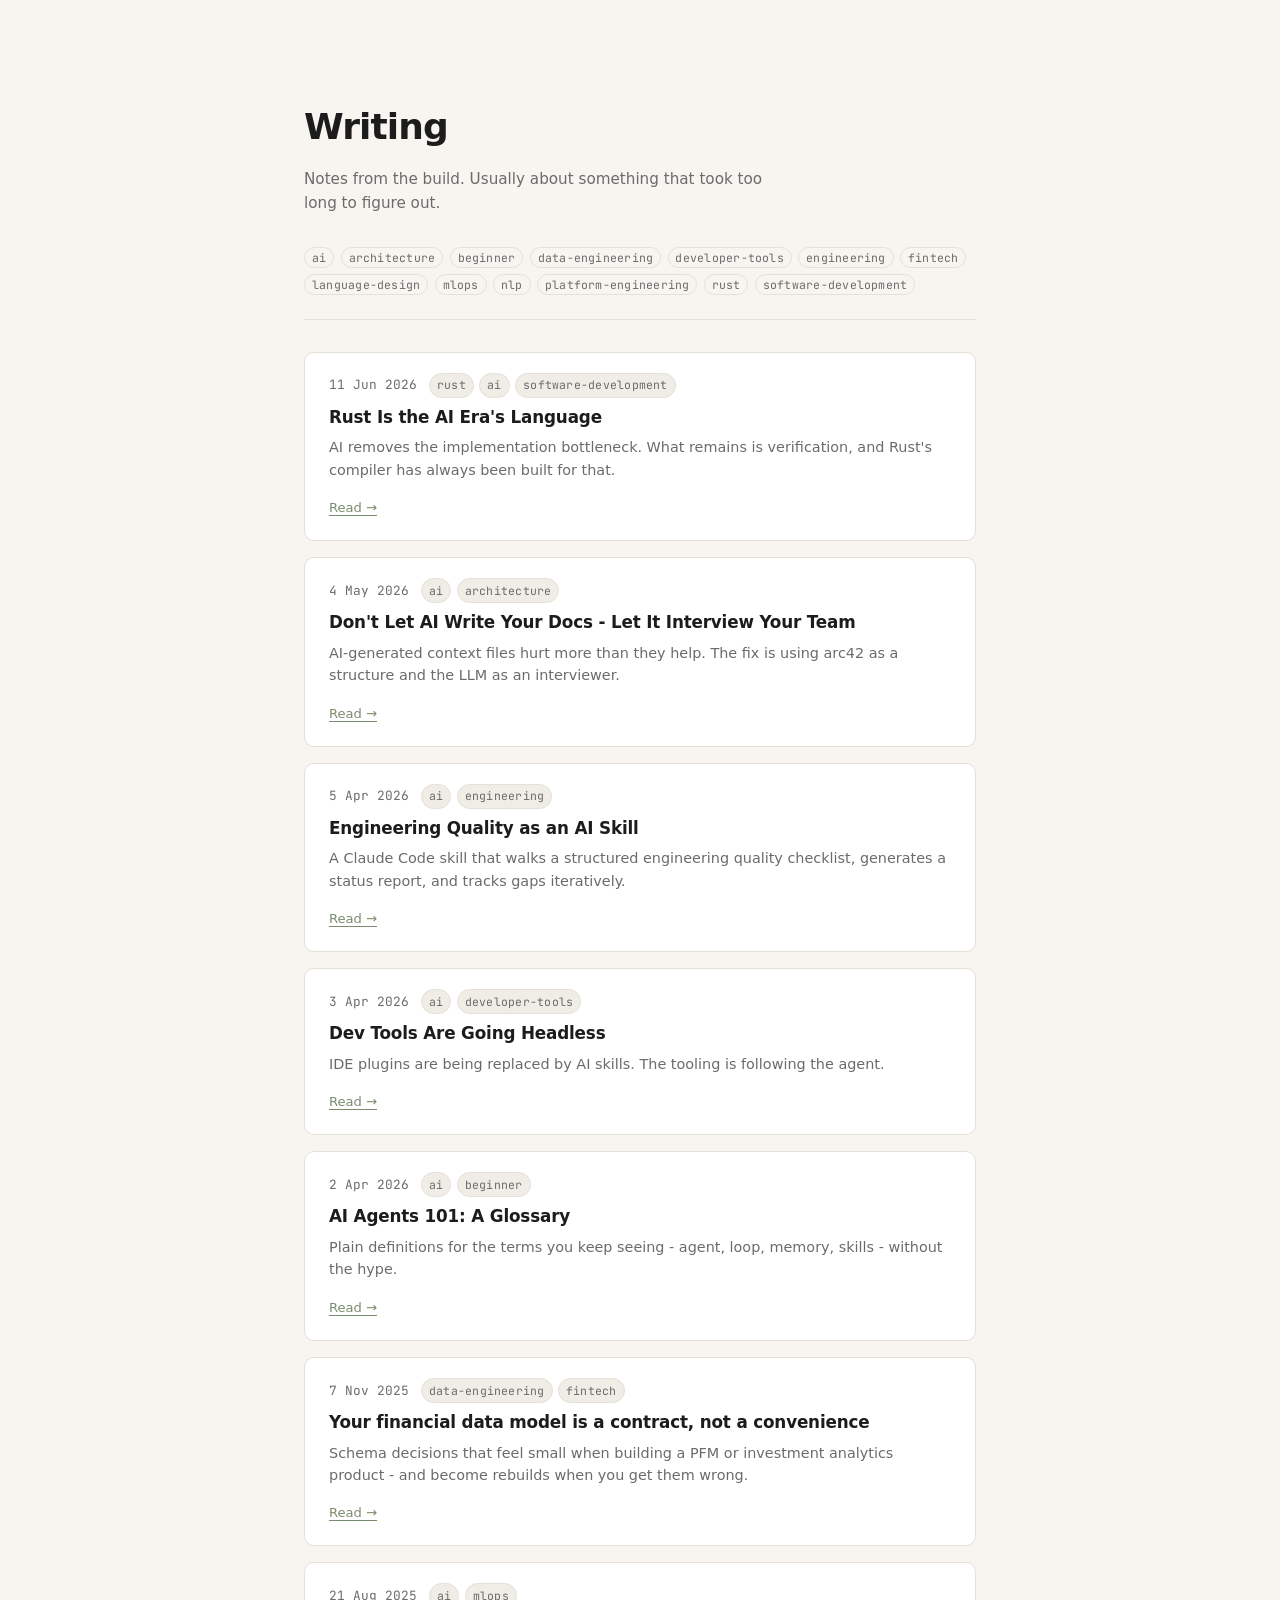
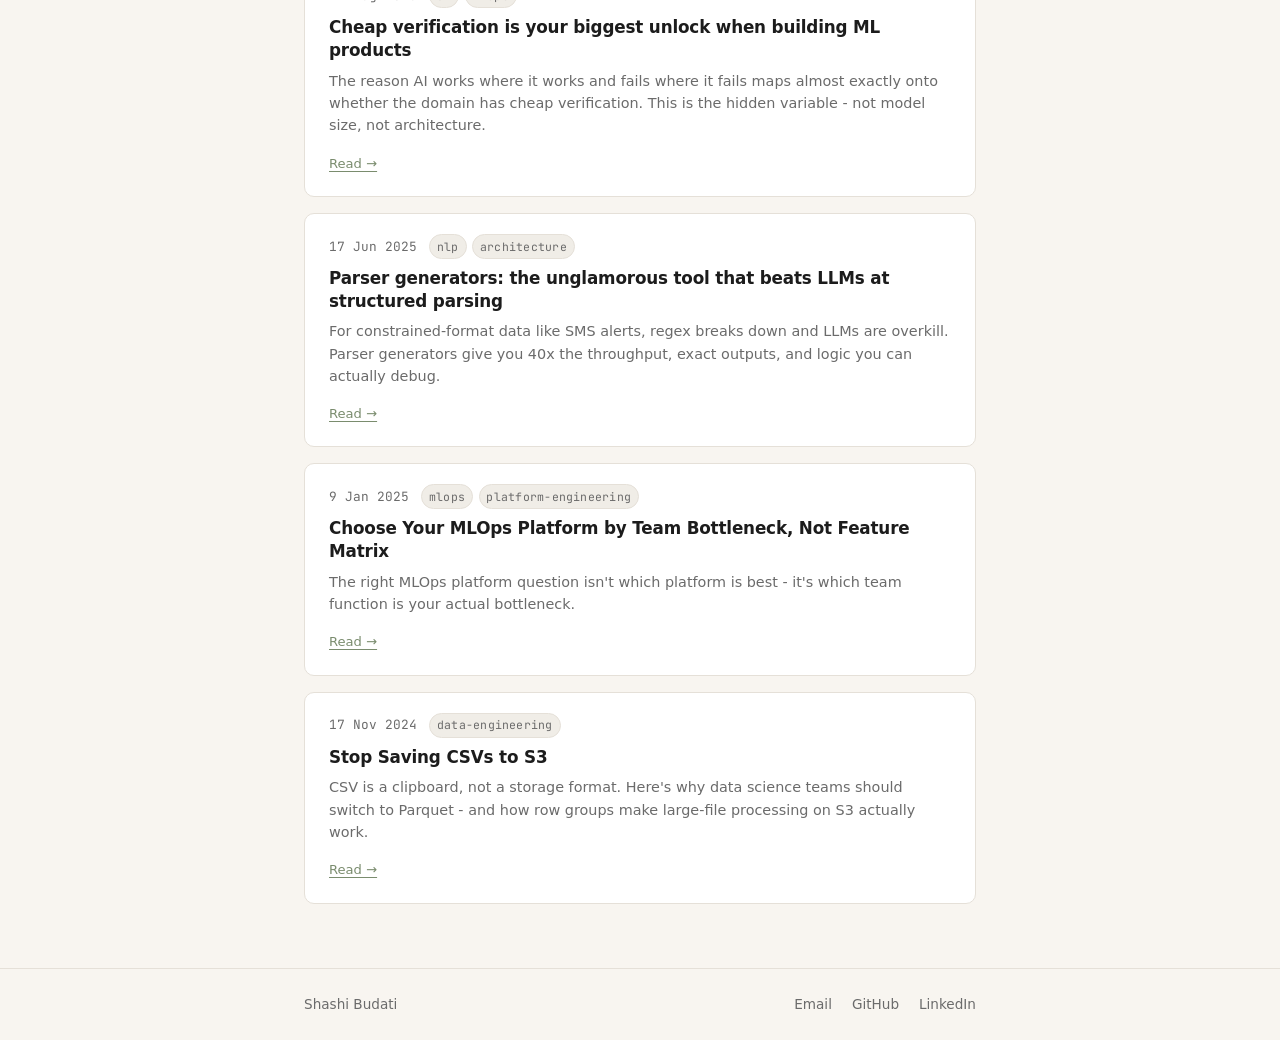
==== commit 2db8e746: "Add rust blog" ====
--- a/blog/index.html
+++ b/blog/index.html
@@ -39,4 +39,4 @@
 	animation-fill-mode: both;
 	animation-name: astroFadeIn; }</style></head> <body data-astro-cid-sckkx6r4> <main class="container" data-astro-cid-sckkx6r4>  <div class="writing-page" data-astro-cid-5tznm7mj> <header class="page-header" data-astro-cid-5tznm7mj data-astro-transition-scope="astro-ttj4brqv-1"> <h1 class="page-title" data-astro-cid-5tznm7mj>Writing</h1> <p class="page-desc" data-astro-cid-5tznm7mj>
 Notes from the build. Usually about something that took too long to figure out.
-</p> </header> <div class="tag-cloud" id="tag-cloud" data-astro-cid-5tznm7mj> <button class="tag tag-filter" data-tag="ai" type="button" data-astro-cid-5tznm7mj>ai</button><button class="tag tag-filter" data-tag="architecture" type="button" data-astro-cid-5tznm7mj>architecture</button><button class="tag tag-filter" data-tag="beginner" type="button" data-astro-cid-5tznm7mj>beginner</button><button class="tag tag-filter" data-tag="data-engineering" type="button" data-astro-cid-5tznm7mj>data-engineering</button><button class="tag tag-filter" data-tag="developer-tools" type="button" data-astro-cid-5tznm7mj>developer-tools</button><button class="tag tag-filter" data-tag="engineering" type="button" data-astro-cid-5tznm7mj>engineering</button><button class="tag tag-filter" data-tag="fintech" type="button" data-astro-cid-5tznm7mj>fintech</button><button class="tag tag-filter" data-tag="mlops" type="button" data-astro-cid-5tznm7mj>mlops</button><button class="tag tag-filter" data-tag="nlp" type="button" data-astro-cid-5tznm7mj>nlp</button><button class="tag tag-filter" data-tag="platform-engineering" type="button" data-astro-cid-5tznm7mj>platform-engineering</button> </div> <div class="posts-list" id="posts-list" data-astro-cid-5tznm7mj> <div class="post-item" data-tags="ai,architecture" data-astro-cid-5tznm7mj> <div class="card" data-astro-cid-iyiqi2so> <div class="card-meta" data-astro-cid-iyiqi2so> <time datetime="2026-05-04" data-astro-cid-iyiqi2so>4 May 2026</time> <div class="tags" data-astro-cid-iyiqi2so> <span class="tag" data-astro-cid-iyiqi2so>ai</span><span class="tag" data-astro-cid-iyiqi2so>architecture</span> </div> </div> <h3 class="card-title" data-astro-cid-iyiqi2so>Don&#39;t Let AI Write Your Docs - Let It Interview Your Team</h3> <p class="card-desc" data-astro-cid-iyiqi2so>AI-generated context files hurt more than they help. The fix is using arc42 as a structure and the LLM as an interviewer.</p> <a href="/blog/arc42-ai-era-documentation" class="card-cta" data-astro-cid-iyiqi2so>Read →</a> </div>  </div><div class="post-item" data-tags="ai,engineering" data-astro-cid-5tznm7mj> <div class="card" data-astro-cid-iyiqi2so> <div class="card-meta" data-astro-cid-iyiqi2so> <time datetime="2026-04-05" data-astro-cid-iyiqi2so>5 Apr 2026</time> <div class="tags" data-astro-cid-iyiqi2so> <span class="tag" data-astro-cid-iyiqi2so>ai</span><span class="tag" data-astro-cid-iyiqi2so>engineering</span> </div> </div> <h3 class="card-title" data-astro-cid-iyiqi2so>Engineering Quality as an AI Skill</h3> <p class="card-desc" data-astro-cid-iyiqi2so>A Claude Code skill that walks a structured engineering quality checklist, generates a status report, and tracks gaps iteratively.</p> <a href="/blog/engineering-quality-ai-skill" class="card-cta" data-astro-cid-iyiqi2so>Read →</a> </div>  </div><div class="post-item" data-tags="ai,developer-tools" data-astro-cid-5tznm7mj> <div class="card" data-astro-cid-iyiqi2so> <div class="card-meta" data-astro-cid-iyiqi2so> <time datetime="2026-04-03" data-astro-cid-iyiqi2so>3 Apr 2026</time> <div class="tags" data-astro-cid-iyiqi2so> <span class="tag" data-astro-cid-iyiqi2so>ai</span><span class="tag" data-astro-cid-iyiqi2so>developer-tools</span> </div> </div> <h3 class="card-title" data-astro-cid-iyiqi2so>Dev Tools Are Going Headless</h3> <p class="card-desc" data-astro-cid-iyiqi2so>IDE plugins are being replaced by AI skills. The tooling is following the agent.</p> <a href="/blog/dev-tools-going-headless" class="card-cta" data-astro-cid-iyiqi2so>Read →</a> </div>  </div><div class="post-item" data-tags="ai,beginner" data-astro-cid-5tznm7mj> <div class="card" data-astro-cid-iyiqi2so> <div class="card-meta" data-astro-cid-iyiqi2so> <time datetime="2026-04-02" data-astro-cid-iyiqi2so>2 Apr 2026</time> <div class="tags" data-astro-cid-iyiqi2so> <span class="tag" data-astro-cid-iyiqi2so>ai</span><span class="tag" data-astro-cid-iyiqi2so>beginner</span> </div> </div> <h3 class="card-title" data-astro-cid-iyiqi2so>AI Agents 101: A Glossary</h3> <p class="card-desc" data-astro-cid-iyiqi2so>Plain definitions for the terms you keep seeing - agent, loop, memory, skills - without the hype.</p> <a href="/blog/ai-agents-101-glossary" class="card-cta" data-astro-cid-iyiqi2so>Read →</a> </div>  </div><div class="post-item" data-tags="data-engineering,fintech" data-astro-cid-5tznm7mj> <div class="card" data-astro-cid-iyiqi2so> <div class="card-meta" data-astro-cid-iyiqi2so> <time datetime="2025-11-07" data-astro-cid-iyiqi2so>7 Nov 2025</time> <div class="tags" data-astro-cid-iyiqi2so> <span class="tag" data-astro-cid-iyiqi2so>data-engineering</span><span class="tag" data-astro-cid-iyiqi2so>fintech</span> </div> </div> <h3 class="card-title" data-astro-cid-iyiqi2so>Your financial data model is a contract, not a convenience</h3> <p class="card-desc" data-astro-cid-iyiqi2so>Schema decisions that feel small when building a PFM or investment analytics product - and become rebuilds when you get them wrong.</p> <a href="/blog/financial-data-model-contract" class="card-cta" data-astro-cid-iyiqi2so>Read →</a> </div>  </div><div class="post-item" data-tags="ai,mlops" data-astro-cid-5tznm7mj> <div class="card" data-astro-cid-iyiqi2so> <div class="card-meta" data-astro-cid-iyiqi2so> <time datetime="2025-08-21" data-astro-cid-iyiqi2so>21 Aug 2025</time> <div class="tags" data-astro-cid-iyiqi2so> <span class="tag" data-astro-cid-iyiqi2so>ai</span><span class="tag" data-astro-cid-iyiqi2so>mlops</span> </div> </div> <h3 class="card-title" data-astro-cid-iyiqi2so>Cheap verification is your biggest unlock when building ML products</h3> <p class="card-desc" data-astro-cid-iyiqi2so>The reason AI works where it works and fails where it fails maps almost exactly onto whether the domain has cheap verification. This is the hidden variable - not model size, not architecture.</p> <a href="/blog/cheap-verification-signal" class="card-cta" data-astro-cid-iyiqi2so>Read →</a> </div>  </div><div class="post-item" data-tags="nlp,architecture" data-astro-cid-5tznm7mj> <div class="card" data-astro-cid-iyiqi2so> <div class="card-meta" data-astro-cid-iyiqi2so> <time datetime="2025-06-17" data-astro-cid-iyiqi2so>17 Jun 2025</time> <div class="tags" data-astro-cid-iyiqi2so> <span class="tag" data-astro-cid-iyiqi2so>nlp</span><span class="tag" data-astro-cid-iyiqi2so>architecture</span> </div> </div> <h3 class="card-title" data-astro-cid-iyiqi2so>Parser generators: the unglamorous tool that beats LLMs at structured parsing</h3> <p class="card-desc" data-astro-cid-iyiqi2so>For constrained-format data like SMS alerts, regex breaks down and LLMs are overkill. Parser generators give you 40x the throughput, exact outputs, and logic you can actually debug.</p> <a href="/blog/parser-generators-for-structured-parsing" class="card-cta" data-astro-cid-iyiqi2so>Read →</a> </div>  </div><div class="post-item" data-tags="mlops,platform-engineering" data-astro-cid-5tznm7mj> <div class="card" data-astro-cid-iyiqi2so> <div class="card-meta" data-astro-cid-iyiqi2so> <time datetime="2025-01-09" data-astro-cid-iyiqi2so>9 Jan 2025</time> <div class="tags" data-astro-cid-iyiqi2so> <span class="tag" data-astro-cid-iyiqi2so>mlops</span><span class="tag" data-astro-cid-iyiqi2so>platform-engineering</span> </div> </div> <h3 class="card-title" data-astro-cid-iyiqi2so>Choose Your MLOps Platform by Team Bottleneck, Not Feature Matrix</h3> <p class="card-desc" data-astro-cid-iyiqi2so>The right MLOps platform question isn&#39;t which platform is best - it&#39;s which team function is your actual bottleneck.</p> <a href="/blog/mlops-platform-choice-by-team-function" class="card-cta" data-astro-cid-iyiqi2so>Read →</a> </div>  </div><div class="post-item" data-tags="data-engineering" data-astro-cid-5tznm7mj> <div class="card" data-astro-cid-iyiqi2so> <div class="card-meta" data-astro-cid-iyiqi2so> <time datetime="2024-11-17" data-astro-cid-iyiqi2so>17 Nov 2024</time> <div class="tags" data-astro-cid-iyiqi2so> <span class="tag" data-astro-cid-iyiqi2so>data-engineering</span> </div> </div> <h3 class="card-title" data-astro-cid-iyiqi2so>Stop Saving CSVs to S3</h3> <p class="card-desc" data-astro-cid-iyiqi2so>CSV is a clipboard, not a storage format. Here&#39;s why data science teams should switch to Parquet - and how row groups make large-file processing on S3 actually work.</p> <a href="/blog/stop-saving-csvs-to-s3" class="card-cta" data-astro-cid-iyiqi2so>Read →</a> </div>  </div> </div> </div>  </main> <footer data-astro-cid-sckkx6r4> <div class="container footer-inner" data-astro-cid-sckkx6r4> <a href="/" class="footer-name" data-astro-cid-sckkx6r4>Shashi Budati</a> <div class="footer-links" data-astro-cid-sckkx6r4> <a href="mailto:shashibudati@gmail.com" aria-label="Email" data-astro-cid-sckkx6r4>Email</a> <a href="https://www.github.com/shashi-budati" target="_blank" rel="noopener" aria-label="GitHub" data-astro-cid-sckkx6r4>GitHub</a> <a href="https://www.linkedin.com/in/shashi-budati/" target="_blank" rel="noopener" aria-label="LinkedIn" data-astro-cid-sckkx6r4>LinkedIn</a> </div> </div> </footer> </body></html>  <script type="module">const l=document.querySelectorAll(".tag-filter"),d=document.querySelectorAll(".post-item"),t=new Set;l.forEach(e=>{e.addEventListener("click",()=>{const s=e.dataset.tag;t.has(s)?(t.delete(s),e.classList.remove("active")):(t.add(s),e.classList.add("active")),d.forEach(a=>{const c=a.dataset.tags?.split(",")??[],o=t.size===0||c.some(i=>t.has(i));a.classList.toggle("hidden",!o)})})});</script>+</p> </header> <div class="tag-cloud" id="tag-cloud" data-astro-cid-5tznm7mj> <button class="tag tag-filter" data-tag="ai" type="button" data-astro-cid-5tznm7mj>ai</button><button class="tag tag-filter" data-tag="architecture" type="button" data-astro-cid-5tznm7mj>architecture</button><button class="tag tag-filter" data-tag="beginner" type="button" data-astro-cid-5tznm7mj>beginner</button><button class="tag tag-filter" data-tag="data-engineering" type="button" data-astro-cid-5tznm7mj>data-engineering</button><button class="tag tag-filter" data-tag="developer-tools" type="button" data-astro-cid-5tznm7mj>developer-tools</button><button class="tag tag-filter" data-tag="engineering" type="button" data-astro-cid-5tznm7mj>engineering</button><button class="tag tag-filter" data-tag="fintech" type="button" data-astro-cid-5tznm7mj>fintech</button><button class="tag tag-filter" data-tag="language-design" type="button" data-astro-cid-5tznm7mj>language-design</button><button class="tag tag-filter" data-tag="mlops" type="button" data-astro-cid-5tznm7mj>mlops</button><button class="tag tag-filter" data-tag="nlp" type="button" data-astro-cid-5tznm7mj>nlp</button><button class="tag tag-filter" data-tag="platform-engineering" type="button" data-astro-cid-5tznm7mj>platform-engineering</button><button class="tag tag-filter" data-tag="rust" type="button" data-astro-cid-5tznm7mj>rust</button><button class="tag tag-filter" data-tag="software-development" type="button" data-astro-cid-5tznm7mj>software-development</button> </div> <div class="posts-list" id="posts-list" data-astro-cid-5tznm7mj> <div class="post-item" data-tags="rust,ai,software-development,language-design" data-astro-cid-5tznm7mj> <div class="card" data-astro-cid-iyiqi2so> <div class="card-meta" data-astro-cid-iyiqi2so> <time datetime="2026-06-11" data-astro-cid-iyiqi2so>11 Jun 2026</time> <div class="tags" data-astro-cid-iyiqi2so> <span class="tag" data-astro-cid-iyiqi2so>rust</span><span class="tag" data-astro-cid-iyiqi2so>ai</span><span class="tag" data-astro-cid-iyiqi2so>software-development</span> </div> </div> <h3 class="card-title" data-astro-cid-iyiqi2so>Rust Is the AI Era&#39;s Language</h3> <p class="card-desc" data-astro-cid-iyiqi2so>AI removes the implementation bottleneck. What remains is verification, and Rust&#39;s compiler has always been built for that.</p> <a href="/blog/rust-ai-era" class="card-cta" data-astro-cid-iyiqi2so>Read →</a> </div>  </div><div class="post-item" data-tags="ai,architecture" data-astro-cid-5tznm7mj> <div class="card" data-astro-cid-iyiqi2so> <div class="card-meta" data-astro-cid-iyiqi2so> <time datetime="2026-05-04" data-astro-cid-iyiqi2so>4 May 2026</time> <div class="tags" data-astro-cid-iyiqi2so> <span class="tag" data-astro-cid-iyiqi2so>ai</span><span class="tag" data-astro-cid-iyiqi2so>architecture</span> </div> </div> <h3 class="card-title" data-astro-cid-iyiqi2so>Don&#39;t Let AI Write Your Docs - Let It Interview Your Team</h3> <p class="card-desc" data-astro-cid-iyiqi2so>AI-generated context files hurt more than they help. The fix is using arc42 as a structure and the LLM as an interviewer.</p> <a href="/blog/arc42-ai-era-documentation" class="card-cta" data-astro-cid-iyiqi2so>Read →</a> </div>  </div><div class="post-item" data-tags="ai,engineering" data-astro-cid-5tznm7mj> <div class="card" data-astro-cid-iyiqi2so> <div class="card-meta" data-astro-cid-iyiqi2so> <time datetime="2026-04-05" data-astro-cid-iyiqi2so>5 Apr 2026</time> <div class="tags" data-astro-cid-iyiqi2so> <span class="tag" data-astro-cid-iyiqi2so>ai</span><span class="tag" data-astro-cid-iyiqi2so>engineering</span> </div> </div> <h3 class="card-title" data-astro-cid-iyiqi2so>Engineering Quality as an AI Skill</h3> <p class="card-desc" data-astro-cid-iyiqi2so>A Claude Code skill that walks a structured engineering quality checklist, generates a status report, and tracks gaps iteratively.</p> <a href="/blog/engineering-quality-ai-skill" class="card-cta" data-astro-cid-iyiqi2so>Read →</a> </div>  </div><div class="post-item" data-tags="ai,developer-tools" data-astro-cid-5tznm7mj> <div class="card" data-astro-cid-iyiqi2so> <div class="card-meta" data-astro-cid-iyiqi2so> <time datetime="2026-04-03" data-astro-cid-iyiqi2so>3 Apr 2026</time> <div class="tags" data-astro-cid-iyiqi2so> <span class="tag" data-astro-cid-iyiqi2so>ai</span><span class="tag" data-astro-cid-iyiqi2so>developer-tools</span> </div> </div> <h3 class="card-title" data-astro-cid-iyiqi2so>Dev Tools Are Going Headless</h3> <p class="card-desc" data-astro-cid-iyiqi2so>IDE plugins are being replaced by AI skills. The tooling is following the agent.</p> <a href="/blog/dev-tools-going-headless" class="card-cta" data-astro-cid-iyiqi2so>Read →</a> </div>  </div><div class="post-item" data-tags="ai,beginner" data-astro-cid-5tznm7mj> <div class="card" data-astro-cid-iyiqi2so> <div class="card-meta" data-astro-cid-iyiqi2so> <time datetime="2026-04-02" data-astro-cid-iyiqi2so>2 Apr 2026</time> <div class="tags" data-astro-cid-iyiqi2so> <span class="tag" data-astro-cid-iyiqi2so>ai</span><span class="tag" data-astro-cid-iyiqi2so>beginner</span> </div> </div> <h3 class="card-title" data-astro-cid-iyiqi2so>AI Agents 101: A Glossary</h3> <p class="card-desc" data-astro-cid-iyiqi2so>Plain definitions for the terms you keep seeing - agent, loop, memory, skills - without the hype.</p> <a href="/blog/ai-agents-101-glossary" class="card-cta" data-astro-cid-iyiqi2so>Read →</a> </div>  </div><div class="post-item" data-tags="data-engineering,fintech" data-astro-cid-5tznm7mj> <div class="card" data-astro-cid-iyiqi2so> <div class="card-meta" data-astro-cid-iyiqi2so> <time datetime="2025-11-07" data-astro-cid-iyiqi2so>7 Nov 2025</time> <div class="tags" data-astro-cid-iyiqi2so> <span class="tag" data-astro-cid-iyiqi2so>data-engineering</span><span class="tag" data-astro-cid-iyiqi2so>fintech</span> </div> </div> <h3 class="card-title" data-astro-cid-iyiqi2so>Your financial data model is a contract, not a convenience</h3> <p class="card-desc" data-astro-cid-iyiqi2so>Schema decisions that feel small when building a PFM or investment analytics product - and become rebuilds when you get them wrong.</p> <a href="/blog/financial-data-model-contract" class="card-cta" data-astro-cid-iyiqi2so>Read →</a> </div>  </div><div class="post-item" data-tags="ai,mlops" data-astro-cid-5tznm7mj> <div class="card" data-astro-cid-iyiqi2so> <div class="card-meta" data-astro-cid-iyiqi2so> <time datetime="2025-08-21" data-astro-cid-iyiqi2so>21 Aug 2025</time> <div class="tags" data-astro-cid-iyiqi2so> <span class="tag" data-astro-cid-iyiqi2so>ai</span><span class="tag" data-astro-cid-iyiqi2so>mlops</span> </div> </div> <h3 class="card-title" data-astro-cid-iyiqi2so>Cheap verification is your biggest unlock when building ML products</h3> <p class="card-desc" data-astro-cid-iyiqi2so>The reason AI works where it works and fails where it fails maps almost exactly onto whether the domain has cheap verification. This is the hidden variable - not model size, not architecture.</p> <a href="/blog/cheap-verification-signal" class="card-cta" data-astro-cid-iyiqi2so>Read →</a> </div>  </div><div class="post-item" data-tags="nlp,architecture" data-astro-cid-5tznm7mj> <div class="card" data-astro-cid-iyiqi2so> <div class="card-meta" data-astro-cid-iyiqi2so> <time datetime="2025-06-17" data-astro-cid-iyiqi2so>17 Jun 2025</time> <div class="tags" data-astro-cid-iyiqi2so> <span class="tag" data-astro-cid-iyiqi2so>nlp</span><span class="tag" data-astro-cid-iyiqi2so>architecture</span> </div> </div> <h3 class="card-title" data-astro-cid-iyiqi2so>Parser generators: the unglamorous tool that beats LLMs at structured parsing</h3> <p class="card-desc" data-astro-cid-iyiqi2so>For constrained-format data like SMS alerts, regex breaks down and LLMs are overkill. Parser generators give you 40x the throughput, exact outputs, and logic you can actually debug.</p> <a href="/blog/parser-generators-for-structured-parsing" class="card-cta" data-astro-cid-iyiqi2so>Read →</a> </div>  </div><div class="post-item" data-tags="mlops,platform-engineering" data-astro-cid-5tznm7mj> <div class="card" data-astro-cid-iyiqi2so> <div class="card-meta" data-astro-cid-iyiqi2so> <time datetime="2025-01-09" data-astro-cid-iyiqi2so>9 Jan 2025</time> <div class="tags" data-astro-cid-iyiqi2so> <span class="tag" data-astro-cid-iyiqi2so>mlops</span><span class="tag" data-astro-cid-iyiqi2so>platform-engineering</span> </div> </div> <h3 class="card-title" data-astro-cid-iyiqi2so>Choose Your MLOps Platform by Team Bottleneck, Not Feature Matrix</h3> <p class="card-desc" data-astro-cid-iyiqi2so>The right MLOps platform question isn&#39;t which platform is best - it&#39;s which team function is your actual bottleneck.</p> <a href="/blog/mlops-platform-choice-by-team-function" class="card-cta" data-astro-cid-iyiqi2so>Read →</a> </div>  </div><div class="post-item" data-tags="data-engineering" data-astro-cid-5tznm7mj> <div class="card" data-astro-cid-iyiqi2so> <div class="card-meta" data-astro-cid-iyiqi2so> <time datetime="2024-11-17" data-astro-cid-iyiqi2so>17 Nov 2024</time> <div class="tags" data-astro-cid-iyiqi2so> <span class="tag" data-astro-cid-iyiqi2so>data-engineering</span> </div> </div> <h3 class="card-title" data-astro-cid-iyiqi2so>Stop Saving CSVs to S3</h3> <p class="card-desc" data-astro-cid-iyiqi2so>CSV is a clipboard, not a storage format. Here&#39;s why data science teams should switch to Parquet - and how row groups make large-file processing on S3 actually work.</p> <a href="/blog/stop-saving-csvs-to-s3" class="card-cta" data-astro-cid-iyiqi2so>Read →</a> </div>  </div> </div> </div>  </main> <footer data-astro-cid-sckkx6r4> <div class="container footer-inner" data-astro-cid-sckkx6r4> <a href="/" class="footer-name" data-astro-cid-sckkx6r4>Shashi Budati</a> <div class="footer-links" data-astro-cid-sckkx6r4> <a href="mailto:shashibudati@gmail.com" aria-label="Email" data-astro-cid-sckkx6r4>Email</a> <a href="https://www.github.com/shashi-budati" target="_blank" rel="noopener" aria-label="GitHub" data-astro-cid-sckkx6r4>GitHub</a> <a href="https://www.linkedin.com/in/shashi-budati/" target="_blank" rel="noopener" aria-label="LinkedIn" data-astro-cid-sckkx6r4>LinkedIn</a> </div> </div> </footer> </body></html>  <script type="module">const l=document.querySelectorAll(".tag-filter"),d=document.querySelectorAll(".post-item"),t=new Set;l.forEach(e=>{e.addEventListener("click",()=>{const s=e.dataset.tag;t.has(s)?(t.delete(s),e.classList.remove("active")):(t.add(s),e.classList.add("active")),d.forEach(a=>{const c=a.dataset.tags?.split(",")??[],o=t.size===0||c.some(i=>t.has(i));a.classList.toggle("hidden",!o)})})});</script>
